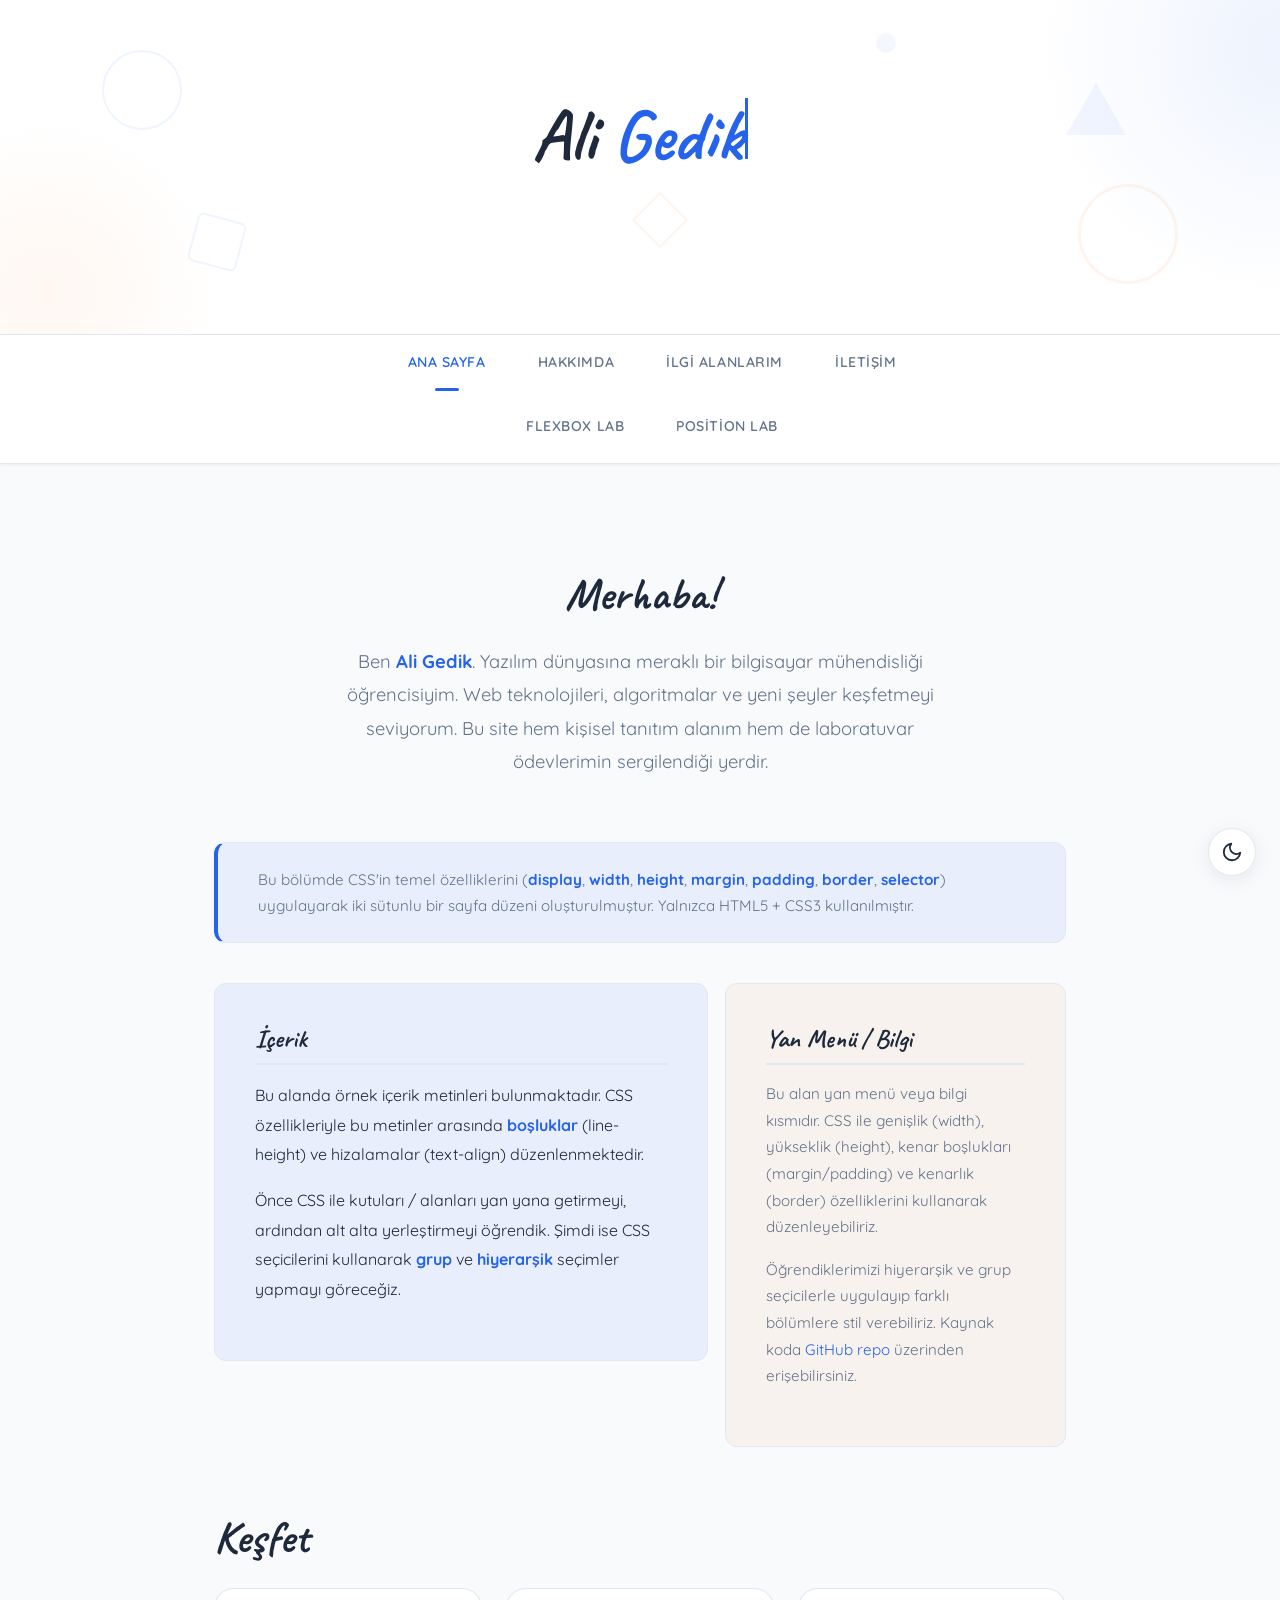
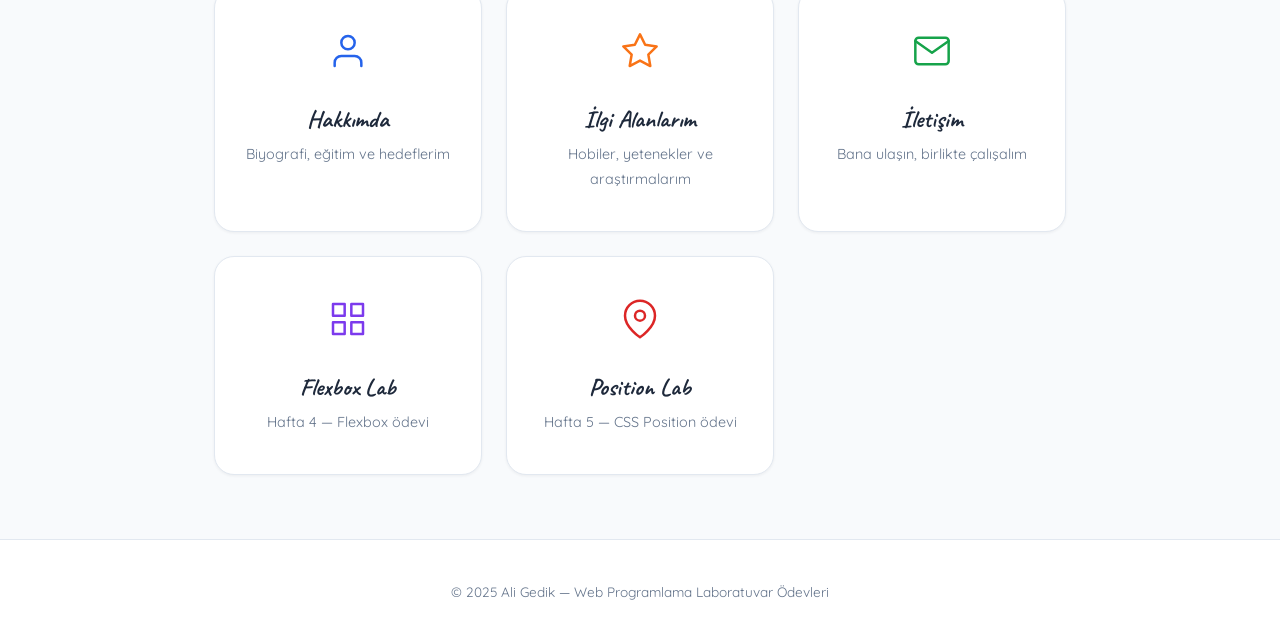
==== index.html @ cea8aae8 "Lab 5: CSS Position ile etkileşimli duyuru kartı - lab-position.html: Üniversite Tech Hackathon duyu" ====
<!DOCTYPE html>
<html lang="tr">
<head>
    <meta charset="UTF-8">
    <meta name="viewport" content="width=device-width, initial-scale=1.0">
    <title>Ali Gedik — Kişisel Portfolyo</title>
    <link rel="preconnect" href="https://fonts.googleapis.com">
    <link rel="preconnect" href="https://fonts.gstatic.com" crossorigin>
    <link href="https://fonts.googleapis.com/css2?family=Caveat:wght@400;500;600;700&family=Quicksand:wght@300;400;500;600;700&display=swap" rel="stylesheet">
    <link rel="stylesheet" href="styles/style.css">
</head>
<body>

<header>
    <div class="floating-shapes" aria-hidden="true">
        <div class="shape shape--circle"></div>
        <div class="shape shape--triangle"></div>
        <div class="shape shape--square"></div>
        <div class="shape shape--ring"></div>
        <div class="shape shape--diamond"></div>
        <div class="shape shape--dot"></div>
    </div>
    <div class="header-content">
        <h1 class="site-title" id="site-title" data-text="Ali |Gedik"></h1>
        <p class="site-slogan" id="site-slogan">Bilgisayar Mühendisliği Öğrencisi &amp; Web Geliştirici</p>
    </div>
</header>

<nav>
    <ul>
        <li><a href="index.html" class="active">Ana Sayfa</a></li>
        <li><a href="about.html">Hakkımda</a></li>
        <li><a href="interests.html">İlgi Alanlarım</a></li>
        <li><a href="contact.html">İletişim</a></li>
        <li><a href="flexbox.html">Flexbox Lab</a></li>
        <li><a href="lab-position.html">Position Lab</a></li>
    </ul>
</nav>

<main>
    <section class="hero reveal">
        <h2>Merhaba!</h2>
        <p>
            Ben <strong>Ali Gedik</strong>. Yazılım dünyasına meraklı bir
            bilgisayar mühendisliği öğrencisiyim. Web teknolojileri, algoritmalar
            ve yeni şeyler keşfetmeyi seviyorum. Bu site hem kişisel tanıtım
            alanım hem de laboratuvar ödevlerimin sergilendiği yerdir.
        </p>
    </section>

    <section class="css-info-box reveal">
        <p>
            Bu bölümde CSS'in temel özelliklerini (<strong>display</strong>, <strong>width</strong>,
            <strong>height</strong>, <strong>margin</strong>, <strong>padding</strong>,
            <strong>border</strong>, <strong>selector</strong>) uygulayarak iki sütunlu bir
            sayfa düzeni oluşturulmuştur. Yalnızca HTML5 + CSS3 kullanılmıştır.
        </p>
    </section>

    <section class="two-column-area reveal">
        <div class="column main-content">
            <h2>İçerik</h2>
            <p>
                Bu alanda örnek içerik metinleri bulunmaktadır. CSS özellikleriyle bu
                metinler arasında <strong>boşluklar</strong> (line-height) ve hizalamalar
                (text-align) düzenlenmektedir.
            </p>
            <p>
                Önce CSS ile kutuları / alanları yan yana getirmeyi, ardından alt alta
                yerleştirmeyi öğrendik. Şimdi ise CSS seçicilerini kullanarak <strong>grup</strong>
                ve <strong>hiyerarşik</strong> seçimler yapmayı göreceğiz.
            </p>
        </div>
        <div class="column sidebar">
            <h2>Yan Menü / Bilgi</h2>
            <p>
                Bu alan yan menü veya bilgi kısmıdır. CSS ile genişlik (width), yükseklik
                (height), kenar boşlukları (margin/padding) ve kenarlık (border) özelliklerini
                kullanarak düzenleyebiliriz.
            </p>
            <p>
                Öğrendiklerimizi hiyerarşik ve grup seçicilerle uygulayıp farklı bölümlere
                stil verebiliriz. Kaynak koda
                <a href="https://github.com/gedik25/gedik25.github.io" target="_blank" rel="noopener">GitHub repo</a>
                üzerinden erişebilirsiniz.
            </p>
        </div>
    </section>

    <section class="reveal">
        <h2>Keşfet</h2>
        <div class="link-cards">
            <a href="about.html" class="card">
                <span class="card-icon" aria-hidden="true">
                    <svg xmlns="http://www.w3.org/2000/svg" width="40" height="40" viewBox="0 0 24 24" fill="none" stroke="#2563EB" stroke-width="1.5" stroke-linecap="round" stroke-linejoin="round"><path d="M20 21v-2a4 4 0 0 0-4-4H8a4 4 0 0 0-4 4v2"/><circle cx="12" cy="7" r="4"/></svg>
                </span>
                <h3>Hakkımda</h3>
                <p>Biyografi, eğitim ve hedeflerim</p>
            </a>
            <a href="interests.html" class="card">
                <span class="card-icon" aria-hidden="true">
                    <svg xmlns="http://www.w3.org/2000/svg" width="40" height="40" viewBox="0 0 24 24" fill="none" stroke="#F97316" stroke-width="1.5" stroke-linecap="round" stroke-linejoin="round"><polygon points="12 2 15.09 8.26 22 9.27 17 14.14 18.18 21.02 12 17.77 5.82 21.02 7 14.14 2 9.27 8.91 8.26 12 2"/></svg>
                </span>
                <h3>İlgi Alanlarım</h3>
                <p>Hobiler, yetenekler ve araştırmalarım</p>
            </a>
            <a href="contact.html" class="card">
                <span class="card-icon" aria-hidden="true">
                    <svg xmlns="http://www.w3.org/2000/svg" width="40" height="40" viewBox="0 0 24 24" fill="none" stroke="#16A34A" stroke-width="1.5" stroke-linecap="round" stroke-linejoin="round"><path d="M4 4h16c1.1 0 2 .9 2 2v12c0 1.1-.9 2-2 2H4c-1.1 0-2-.9-2-2V6c0-1.1.9-2 2-2z"/><polyline points="22,6 12,13 2,6"/></svg>
                </span>
                <h3>İletişim</h3>
                <p>Bana ulaşın, birlikte çalışalım</p>
            </a>
            <a href="flexbox.html" class="card">
                <span class="card-icon" aria-hidden="true">
                    <svg xmlns="http://www.w3.org/2000/svg" width="40" height="40" viewBox="0 0 24 24" fill="none" stroke="#7C3AED" stroke-width="1.5" stroke-linecap="round" stroke-linejoin="round"><rect x="3" y="3" width="7" height="7"/><rect x="14" y="3" width="7" height="7"/><rect x="3" y="14" width="7" height="7"/><rect x="14" y="14" width="7" height="7"/></svg>
                </span>
                <h3>Flexbox Lab</h3>
                <p>Hafta 4 — Flexbox ödevi</p>
            </a>
            <a href="lab-position.html" class="card">
                <span class="card-icon" aria-hidden="true">
                    <svg xmlns="http://www.w3.org/2000/svg" width="40" height="40" viewBox="0 0 24 24" fill="none" stroke="#DC2626" stroke-width="1.5" stroke-linecap="round" stroke-linejoin="round"><path d="M21 10c0 7-9 13-9 13s-9-6-9-13a9 9 0 0 1 18 0z"/><circle cx="12" cy="10" r="3"/></svg>
                </span>
                <h3>Position Lab</h3>
                <p>Hafta 5 — CSS Position ödevi</p>
            </a>
        </div>
    </section>
</main>

<footer>
    <p>&copy; 2025 Ali Gedik — Web Programlama Laboratuvar Ödevleri</p>
</footer>

<button class="theme-toggle" id="theme-toggle" aria-label="Tema değiştir">
    <svg class="icon-moon" xmlns="http://www.w3.org/2000/svg" width="22" height="22" viewBox="0 0 24 24" fill="none" stroke="#1E293B" stroke-width="2" stroke-linecap="round" stroke-linejoin="round"><path d="M21 12.79A9 9 0 1 1 11.21 3 7 7 0 0 0 21 12.79z"/></svg>
    <svg class="icon-sun" xmlns="http://www.w3.org/2000/svg" width="22" height="22" viewBox="0 0 24 24" fill="none" stroke="#F1F5F9" stroke-width="2" stroke-linecap="round" stroke-linejoin="round"><circle cx="12" cy="12" r="5"/><line x1="12" y1="1" x2="12" y2="3"/><line x1="12" y1="21" x2="12" y2="23"/><line x1="4.22" y1="4.22" x2="5.64" y2="5.64"/><line x1="18.36" y1="18.36" x2="19.78" y2="19.78"/><line x1="1" y1="12" x2="3" y2="12"/><line x1="21" y1="12" x2="23" y2="12"/><line x1="4.22" y1="19.78" x2="5.64" y2="18.36"/><line x1="18.36" y1="5.64" x2="19.78" y2="4.22"/></svg>
</button>

<script src="scripts/main.js"></script>
</body>
</html>
---- styles/style.css ----
/* ══════════════════════════════════════════
   DESIGN SYSTEM — Ali Gedik Portfolio
   Style: Motion-Driven / Personal Portfolio
   Fonts: Caveat (display) + Quicksand (body)
   ══════════════════════════════════════════ */

:root {
    --color-primary: #2563EB;
    --color-primary-light: #3B82F6;
    --color-primary-dim: rgba(37, 99, 235, 0.08);
    --color-cta: #F97316;
    --color-cta-hover: #EA580C;
    --color-bg: #F8FAFC;
    --color-surface: #FFFFFF;
    --color-text: #1E293B;
    --color-text-muted: #64748B;
    --color-border: #E2E8F0;
    --color-success: #16A34A;
    --color-danger: #DC2626;

    --font-display: 'Caveat', cursive;
    --font-body: 'Quicksand', sans-serif;

    --space-xs: 0.5rem;
    --space-sm: 1rem;
    --space-md: 1.5rem;
    --space-lg: 2.5rem;
    --space-xl: 4rem;
    --space-2xl: 6rem;

    --radius: 12px;
    --radius-lg: 20px;
    --shadow-sm: 0 1px 3px rgba(30, 41, 59, 0.06);
    --shadow-md: 0 4px 20px rgba(30, 41, 59, 0.08);
    --shadow-lg: 0 12px 40px rgba(30, 41, 59, 0.1);
    --transition: 0.3s cubic-bezier(0.4, 0, 0.2, 1);
}

*, *::before, *::after {
    margin: 0;
    padding: 0;
    box-sizing: border-box;
}

html { scroll-behavior: smooth; }

body {
    font-family: var(--font-body);
    background: var(--color-bg);
    color: var(--color-text);
    line-height: 1.7;
    min-height: 100vh;
    display: flex;
    flex-direction: column;
    -webkit-font-smoothing: antialiased;
}

/* ── HEADER ── */
header {
    background: var(--color-surface);
    border-bottom: 1px solid var(--color-border);
    padding: var(--space-2xl) var(--space-md);
    text-align: center;
    position: relative;
    overflow: hidden;
    min-height: 220px;
}

header::before {
    content: '';
    position: absolute;
    top: -60%;
    right: -20%;
    width: 500px;
    height: 500px;
    background: radial-gradient(circle, var(--color-primary-dim) 0%, transparent 70%);
    border-radius: 50%;
    pointer-events: none;
}

header::after {
    content: '';
    position: absolute;
    bottom: -40%;
    left: -10%;
    width: 350px;
    height: 350px;
    background: radial-gradient(circle, rgba(249, 115, 22, 0.06) 0%, transparent 70%);
    border-radius: 50%;
    pointer-events: none;
}

/* ── FLOATING GEOMETRIC SHAPES ── */
.floating-shapes {
    position: absolute;
    inset: 0;
    pointer-events: none;
    overflow: hidden;
}

.shape {
    position: absolute;
    opacity: 0.07;
    border: 2px solid var(--color-primary);
}

.shape--circle {
    border-radius: 50%;
    width: 80px;
    height: 80px;
    top: 15%;
    left: 8%;
    animation: floatA 12s ease-in-out infinite;
}

.shape--triangle {
    width: 0;
    height: 0;
    border: none;
    border-left: 30px solid transparent;
    border-right: 30px solid transparent;
    border-bottom: 52px solid var(--color-primary);
    opacity: 0.06;
    top: 25%;
    right: 12%;
    animation: floatB 15s ease-in-out infinite;
}

.shape--square {
    width: 50px;
    height: 50px;
    border-radius: 6px;
    bottom: 20%;
    left: 15%;
    animation: floatC 10s ease-in-out infinite;
    transform: rotate(15deg);
}

.shape--ring {
    width: 100px;
    height: 100px;
    border-radius: 50%;
    border-width: 3px;
    border-color: var(--color-cta);
    bottom: 15%;
    right: 8%;
    animation: floatA 14s ease-in-out infinite reverse;
}

.shape--diamond {
    width: 40px;
    height: 40px;
    top: 60%;
    left: 50%;
    border-color: var(--color-cta);
    animation: floatB 11s ease-in-out infinite;
    transform: rotate(45deg);
}

.shape--dot {
    width: 20px;
    height: 20px;
    border-radius: 50%;
    border: none;
    background: var(--color-primary);
    opacity: 0.05;
    top: 10%;
    right: 30%;
    animation: floatC 9s ease-in-out infinite;
}

@keyframes floatA {
    0%, 100% { transform: translateY(0) rotate(0deg); }
    33% { transform: translateY(-18px) rotate(8deg); }
    66% { transform: translateY(10px) rotate(-5deg); }
}

@keyframes floatB {
    0%, 100% { transform: translateY(0) translateX(0); }
    50% { transform: translateY(-14px) translateX(10px); }
}

@keyframes floatC {
    0%, 100% { transform: translateY(0) rotate(15deg); }
    50% { transform: translateY(-20px) rotate(25deg); }
}

body.dark .shape { border-color: var(--color-primary-light); }
body.dark .shape--triangle { border-bottom-color: var(--color-primary-light); }
body.dark .shape--ring { border-color: var(--color-cta); }
body.dark .shape--diamond { border-color: var(--color-cta); }
body.dark .shape--dot { background: var(--color-primary-light); }

.header-content { position: relative; z-index: 1; }

/* ── TYPEWRITER ── */
.site-title {
    font-family: var(--font-display);
    font-size: clamp(2.8rem, 7vw, 4.5rem);
    font-weight: 700;
    color: var(--color-text);
    line-height: 1.1;
    min-height: 1.2em;
}

.site-title .typewriter-cursor {
    display: inline-block;
    width: 3px;
    height: 0.85em;
    background: var(--color-primary);
    margin-left: 2px;
    vertical-align: baseline;
    animation: blink 0.7s step-end infinite;
}

@keyframes blink {
    0%, 100% { opacity: 1; }
    50% { opacity: 0; }
}

/* ── GLOW PULSE ── */
.site-title span {
    color: var(--color-primary);
    transition: text-shadow 0.3s ease;
}

.site-title span.glow {
    animation: glowPulse 3s ease-in-out infinite;
}

@keyframes glowPulse {
    0%, 100% { text-shadow: 0 0 4px rgba(37, 99, 235, 0.15); }
    50% { text-shadow: 0 0 20px rgba(37, 99, 235, 0.4), 0 0 40px rgba(37, 99, 235, 0.15); }
}

body.dark .site-title span.glow {
    animation: glowPulseDark 3s ease-in-out infinite;
}

@keyframes glowPulseDark {
    0%, 100% { text-shadow: 0 0 6px rgba(59, 130, 246, 0.2); }
    50% { text-shadow: 0 0 24px rgba(59, 130, 246, 0.5), 0 0 50px rgba(59, 130, 246, 0.2); }
}

.site-slogan {
    font-size: 1.15rem;
    color: var(--color-text-muted);
    font-weight: 400;
    margin-top: var(--space-xs);
    letter-spacing: 0.03em;
    opacity: 0;
    transform: translateY(8px);
    transition: opacity 0.6s ease 0.2s, transform 0.6s ease 0.2s;
}

.site-slogan.visible {
    opacity: 1;
    transform: translateY(0);
}

/* ── NAV ── */
nav {
    background: var(--color-surface);
    border-bottom: 1px solid var(--color-border);
    position: sticky;
    top: 0;
    z-index: 100;
    box-shadow: var(--shadow-sm);
}

nav ul {
    list-style: none;
    text-align: center;
    max-width: 700px;
    margin: 0 auto;
}

nav li {
    display: inline-block;
}

nav a {
    display: block;
    padding: var(--space-sm) var(--space-md);
    color: var(--color-text-muted);
    text-decoration: none;
    font-weight: 600;
    font-size: 0.88rem;
    letter-spacing: 0.04em;
    text-transform: uppercase;
    transition: color var(--transition);
    position: relative;
    cursor: pointer;
}

nav a::after {
    content: '';
    position: absolute;
    bottom: 0;
    left: 50%;
    transform: translateX(-50%) scaleX(0);
    width: 24px;
    height: 3px;
    background: var(--color-primary);
    border-radius: 2px;
    transition: transform var(--transition);
}

nav a:hover { color: var(--color-primary); }
nav a:hover::after,
nav a.active::after { transform: translateX(-50%) scaleX(1); }
nav a.active { color: var(--color-primary); }

/* ── MAIN ── */
main {
    flex: 1;
    max-width: 900px;
    width: 100%;
    margin: 0 auto;
    padding: var(--space-xl) var(--space-md);
}

/* ── GRUP SEÇİCİ (Lab 2 requirement) ── */
h1, h2, h3 {
    font-family: var(--font-display);
    color: var(--color-text);
    line-height: 1.2;
}

h2 {
    font-size: clamp(2rem, 4vw, 2.8rem);
    margin-bottom: var(--space-md);
}

h3 {
    font-size: 1.5rem;
    margin-bottom: var(--space-sm);
}

p { margin-bottom: var(--space-sm); }

a {
    color: var(--color-primary);
    text-decoration: none;
    transition: color var(--transition);
    cursor: pointer;
}

a:hover { color: var(--color-cta); }

strong { color: var(--color-primary); font-weight: 700; }
em { color: var(--color-cta); font-style: italic; }

/* ── SECTION ANIMATIONS ── */
.reveal {
    opacity: 0;
    transform: translateY(30px);
    transition: opacity 0.7s ease-out, transform 0.7s ease-out;
}

.reveal.visible {
    opacity: 1;
    transform: translateY(0);
}

/* ── PAGE INTRO ── */
.page-intro {
    text-align: center;
    margin-bottom: var(--space-xl);
}

.page-intro p {
    color: var(--color-text-muted);
    font-size: 1.1rem;
    max-width: 550px;
    margin: 0 auto;
}

/* ── HERO (index) ── */
.hero {
    text-align: center;
    padding: var(--space-lg) 0 var(--space-xl);
}

.hero p {
    font-size: 1.15rem;
    max-width: 600px;
    margin: 0 auto;
    color: var(--color-text-muted);
    line-height: 1.8;
}

/* ── CSS BİLGİ KUTUSU (Lab 2) ── */
.css-info-box {
    background: var(--color-primary-dim);
    border: 1px solid var(--color-border);
    border-left: 4px solid var(--color-primary);
    border-radius: var(--radius);
    padding: var(--space-md) var(--space-lg);
    margin-bottom: var(--space-lg);
}

.css-info-box p {
    font-size: 0.95rem;
    color: var(--color-text-muted);
    line-height: 1.7;
    margin-bottom: 0;
}

.css-info-box strong { color: var(--color-primary); }

/* ── İKİ SÜTUNLU ALAN (Lab 2 — display: inline-block) ── */
.two-column-area {
    text-align: left;
    font-size: 0;
    margin-bottom: var(--space-xl);
}

.column {
    display: inline-block;
    vertical-align: top;
    font-size: 1rem;
    border-radius: var(--radius);
    padding: var(--space-lg);
}

.main-content {
    width: 58%;
    margin-right: 2%;
    background: var(--color-primary-dim);
    border: 1px solid var(--color-border);
}

.sidebar {
    width: 40%;
    background: rgba(249, 115, 22, 0.06);
    border: 1px solid var(--color-border);
}

.main-content h2, .sidebar h2 {
    font-size: 1.6rem;
    margin-bottom: var(--space-sm);
    padding-bottom: var(--space-xs);
    border-bottom: 2px solid var(--color-border);
}

.main-content p {
    font-size: 1rem;
    color: var(--color-text);
    line-height: 1.85;
    text-align: left;
}

.sidebar p {
    font-size: 0.95rem;
    color: var(--color-text-muted);
    line-height: 1.75;
    text-align: left;
}

/* ── CARDS ── */
.link-cards {
    display: grid;
    grid-template-columns: repeat(auto-fit, minmax(240px, 1fr));
    gap: var(--space-md);
    margin-top: var(--space-md);
}

.card {
    display: block;
    background: var(--color-surface);
    border: 1px solid var(--color-border);
    border-radius: var(--radius-lg);
    padding: var(--space-lg) var(--space-md);
    text-decoration: none;
    text-align: center;
    box-shadow: var(--shadow-sm);
    transition: transform var(--transition), box-shadow var(--transition), border-color var(--transition);
    cursor: pointer;
}

.card:hover {
    transform: translateY(-6px);
    box-shadow: var(--shadow-lg);
    border-color: var(--color-primary);
}

.card-icon {
    font-size: 2.2rem;
    display: block;
    margin-bottom: var(--space-sm);
}

.card h3 { color: var(--color-text); margin-bottom: var(--space-xs); }
.card p { color: var(--color-text-muted); font-size: 0.9rem; margin-bottom: 0; }

/* ── BIO (about) ── */
.bio p {
    font-size: 1.05rem;
    line-height: 1.85;
}

/* ── BLOCKQUOTE ── */
blockquote {
    border-left: 4px solid var(--color-cta);
    background: rgba(249, 115, 22, 0.05);
    margin: var(--space-lg) 0;
    padding: var(--space-md) var(--space-lg);
    border-radius: 0 var(--radius) var(--radius) 0;
    font-family: var(--font-display);
    font-size: 1.4rem;
    color: var(--color-text-muted);
    line-height: 1.5;
    position: relative;
}

/* ── TIMELINE ── */
.timeline-container {
    position: relative;
    padding-left: 32px;
    margin: var(--space-md) 0 var(--space-lg);
}

.timeline-container::before {
    content: '';
    position: absolute;
    left: 8px;
    top: 0;
    bottom: 0;
    width: 2px;
    background: linear-gradient(to bottom, var(--color-primary), var(--color-cta));
    border-radius: 1px;
}

.timeline-item {
    position: relative;
    margin-bottom: var(--space-lg);
    padding-left: var(--space-md);
}

.timeline-marker {
    position: absolute;
    left: -28px;
    top: 6px;
    width: 14px;
    height: 14px;
    border-radius: 50%;
    background: var(--color-primary);
    border: 3px solid var(--color-bg);
    box-shadow: 0 0 0 2px var(--color-primary);
}

.timeline-content h3 { font-size: 1.2rem; margin-bottom: 4px; }
.timeline-content p { color: var(--color-text-muted); font-size: 0.95rem; margin-bottom: 0; }

/* ── LISTS (interests) ── */
.interests-section {
    background: var(--color-surface);
    border: 1px solid var(--color-border);
    border-radius: var(--radius-lg);
    padding: var(--space-lg);
    margin-bottom: var(--space-md);
    box-shadow: var(--shadow-sm);
    transition: transform var(--transition), box-shadow var(--transition);
}

.interests-section:hover {
    transform: translateY(-3px);
    box-shadow: var(--shadow-md);
}

.interests-section h3 {
    color: var(--color-primary);
    margin-bottom: var(--space-sm);
    padding-bottom: var(--space-xs);
    border-bottom: 2px solid var(--color-border);
}

ul, ol { padding-left: var(--space-md); margin-bottom: var(--space-sm); }
li { margin-bottom: var(--space-xs); line-height: 1.7; }
ul li::marker { color: var(--color-primary); }
ol li::marker { color: var(--color-cta); font-weight: 700; }

dl { margin-bottom: var(--space-sm); }

dt {
    font-weight: 700;
    color: var(--color-text);
    font-size: 1.05rem;
    margin-top: var(--space-md);
    padding-bottom: 6px;
    border-bottom: 1px dashed var(--color-border);
}

dd {
    margin-left: 0;
    padding: var(--space-xs) 0 var(--space-xs) var(--space-sm);
    color: var(--color-text-muted);
    line-height: 1.8;
}

/* ── CONTACT CARDS ── */
.contact-info {
    display: grid;
    grid-template-columns: repeat(auto-fit, minmax(220px, 1fr));
    gap: var(--space-md);
    margin-bottom: var(--space-xl);
}

.contact-card {
    background: var(--color-surface);
    border: 1px solid var(--color-border);
    border-radius: var(--radius-lg);
    padding: var(--space-lg) var(--space-md);
    text-align: center;
    box-shadow: var(--shadow-sm);
    transition: transform var(--transition), box-shadow var(--transition), border-color var(--transition);
}

.contact-card:hover {
    transform: translateY(-4px);
    box-shadow: var(--shadow-md);
    border-color: var(--color-primary);
}

.contact-icon { font-size: 2.4rem; display: block; margin-bottom: var(--space-sm); }
.contact-card h3 { margin-bottom: var(--space-xs); }
.contact-card a { font-size: 0.9rem; }

/* ── İLETİŞİM FORMU (Lab 3 — contact-container / Box Model) ── */
.contact-container {
    width: 600px;
    max-width: 100%;
    margin: 0 auto var(--space-xl) auto;
    padding: var(--space-xl);
    background: var(--color-surface);
    border: 2px solid var(--color-border);
    border-radius: var(--radius-lg);
    box-shadow: var(--shadow-md);
}

.contact-container h3 {
    color: var(--color-text);
    font-size: 1.6rem;
    margin-bottom: var(--space-lg);
    text-align: center;
}

.form-group { margin-bottom: var(--space-md); }

.form-group label {
    display: block;
    font-weight: 600;
    margin-bottom: 6px;
    color: var(--color-text);
    font-size: 0.9rem;
}

/* Çoklu seçici (Lab 3) */
.contact-container input,
.contact-container select,
.contact-container textarea {
    width: 100%;
    padding: 12px 16px;
    margin-bottom: 4px;
    background: var(--color-bg);
    border: 1px solid var(--color-border);
    border-radius: 8px;
    color: var(--color-text);
    font-family: var(--font-body);
    font-size: 1rem;
    transition: border-color var(--transition), box-shadow var(--transition);
}

.contact-container input:focus,
.contact-container select:focus,
.contact-container textarea:focus {
    outline: none;
    border-color: var(--color-primary);
    box-shadow: 0 0 0 3px var(--color-primary-dim);
}

.contact-container select {
    appearance: none;
    -webkit-appearance: none;
    background-image: url("data:image/svg+xml,%3Csvg xmlns='http://www.w3.org/2000/svg' width='12' height='8'%3E%3Cpath d='M1 1l5 5 5-5' stroke='%2364748B' stroke-width='1.5' fill='none'/%3E%3C/svg%3E");
    background-repeat: no-repeat;
    background-position: right 16px center;
    cursor: pointer;
}

.contact-container textarea { resize: vertical; min-height: 120px; }

.contact-container input[type="file"] {
    padding: 10px;
    font-size: 0.9rem;
    cursor: pointer;
}

/* Fieldset & Legend */
.form-fieldset {
    border: 1px solid var(--color-border);
    border-radius: 8px;
    padding: var(--space-sm) var(--space-md);
    margin-bottom: var(--space-md);
    background: var(--color-bg);
}

.form-fieldset legend {
    color: var(--color-text);
    font-weight: 600;
    font-size: 0.9rem;
    padding: 0 8px;
}

.radio-label, .checkbox-label {
    display: block;
    padding: 6px 0;
    color: var(--color-text);
    font-size: 0.95rem;
    cursor: pointer;
}

.radio-label input, .checkbox-label input {
    width: auto;
    margin-right: 8px;
    accent-color: var(--color-primary);
    cursor: pointer;
}

/* Butonlar */
.form-buttons {
    display: flex;
    gap: var(--space-sm);
    margin-top: var(--space-sm);
}

.btn-submit {
    flex: 1;
    padding: 14px 24px;
    background: var(--color-success);
    color: #fff;
    border: none;
    border-radius: 8px;
    font-family: var(--font-body);
    font-size: 1rem;
    font-weight: 700;
    cursor: pointer;
    transition: background var(--transition), transform var(--transition);
}

.btn-submit:hover { background: #15803D; transform: translateY(-1px); }

.btn-reset {
    flex: 1;
    padding: 14px 24px;
    background: var(--color-danger);
    color: #fff;
    border: none;
    border-radius: 8px;
    font-family: var(--font-body);
    font-size: 1rem;
    font-weight: 700;
    cursor: pointer;
    transition: background var(--transition), transform var(--transition);
}

.btn-reset:hover { background: #B91C1C; transform: translateY(-1px); }

/* ── FOOTER ── */
footer {
    background: var(--color-surface);
    border-top: 1px solid var(--color-border);
    text-align: center;
    padding: var(--space-lg) var(--space-md);
    margin-top: auto;
}

footer p {
    color: var(--color-text-muted);
    font-size: 0.85rem;
    margin-bottom: 0;
}

/* ── RESPONSIVE ── */
@media (max-width: 768px) {
    nav ul { text-align: center; }
    nav a { padding: var(--space-xs) var(--space-sm); font-size: 0.8rem; }
    main { padding: var(--space-lg) var(--space-sm); }
    .link-cards { grid-template-columns: 1fr; }
    .contact-info { grid-template-columns: 1fr; }

    .main-content, .sidebar {
        display: block;
        width: 100%;
        margin-right: 0;
        margin-bottom: var(--space-md);
    }

    .contact-container { padding: var(--space-md); }
    .form-buttons { flex-direction: column; }
}

/* ── DARK MODE TOGGLE BUTTON ── */
.theme-toggle {
    position: fixed;
    bottom: 24px;
    right: 24px;
    z-index: 200;
    width: 48px;
    height: 48px;
    border: 1px solid var(--color-border);
    border-radius: 50%;
    background: var(--color-surface);
    box-shadow: var(--shadow-md);
    cursor: pointer;
    display: flex;
    align-items: center;
    justify-content: center;
    transition: background var(--transition), box-shadow var(--transition), transform var(--transition);
}

.theme-toggle:hover {
    transform: scale(1.1);
    box-shadow: var(--shadow-lg);
}

.theme-toggle svg { transition: transform 0.4s ease; }
.theme-toggle:hover svg { transform: rotate(20deg); }

.theme-toggle .icon-sun { display: none; }
.theme-toggle .icon-moon { display: block; }
body.dark .theme-toggle .icon-sun { display: block; }
body.dark .theme-toggle .icon-moon { display: none; }

/* ── DARK MODE ── */
body.dark {
    --color-bg: #0F172A;
    --color-surface: #1E293B;
    --color-text: #F1F5F9;
    --color-text-muted: #94A3B8;
    --color-border: #334155;
    --color-primary-dim: rgba(37, 99, 235, 0.15);
    --shadow-sm: 0 1px 3px rgba(0, 0, 0, 0.2);
    --shadow-md: 0 4px 20px rgba(0, 0, 0, 0.3);
    --shadow-lg: 0 12px 40px rgba(0, 0, 0, 0.35);
}

body.dark .sidebar {
    background: rgba(249, 115, 22, 0.1);
}

body.dark blockquote {
    background: rgba(249, 115, 22, 0.08);
}

body.dark .contact-container select {
    background-image: url("data:image/svg+xml,%3Csvg xmlns='http://www.w3.org/2000/svg' width='12' height='8'%3E%3Cpath d='M1 1l5 5 5-5' stroke='%2394A3B8' stroke-width='1.5' fill='none'/%3E%3C/svg%3E");
}

body.dark .card-icon svg,
body.dark .contact-icon svg {
    stroke: currentColor;
}

body.dark .card-icon svg { color: var(--color-primary-light); }

@media (max-width: 768px) {
    .theme-toggle { bottom: 16px; right: 16px; width: 44px; height: 44px; }
}

@media (prefers-reduced-motion: reduce) {
    .reveal { opacity: 1; transform: none; transition: none; }
    * { animation-duration: 0.01ms !important; transition-duration: 0.01ms !important; }
}
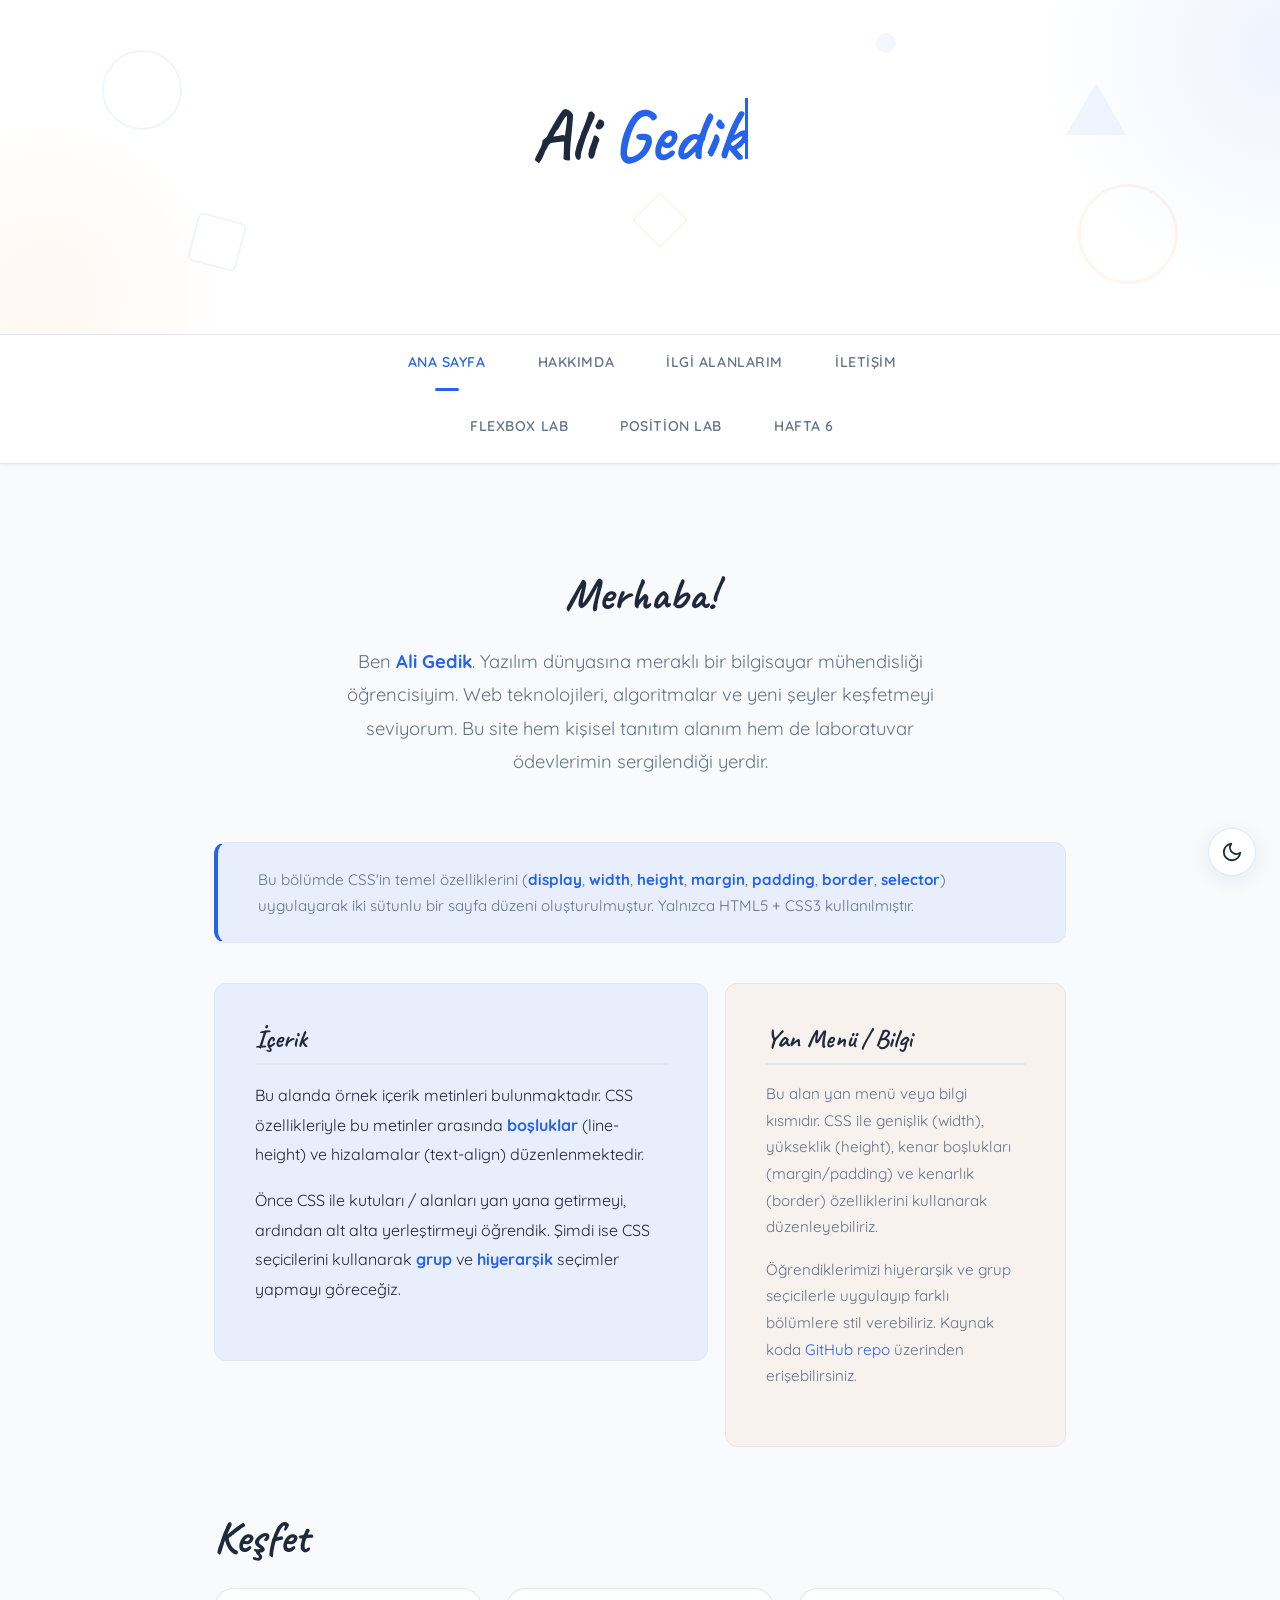
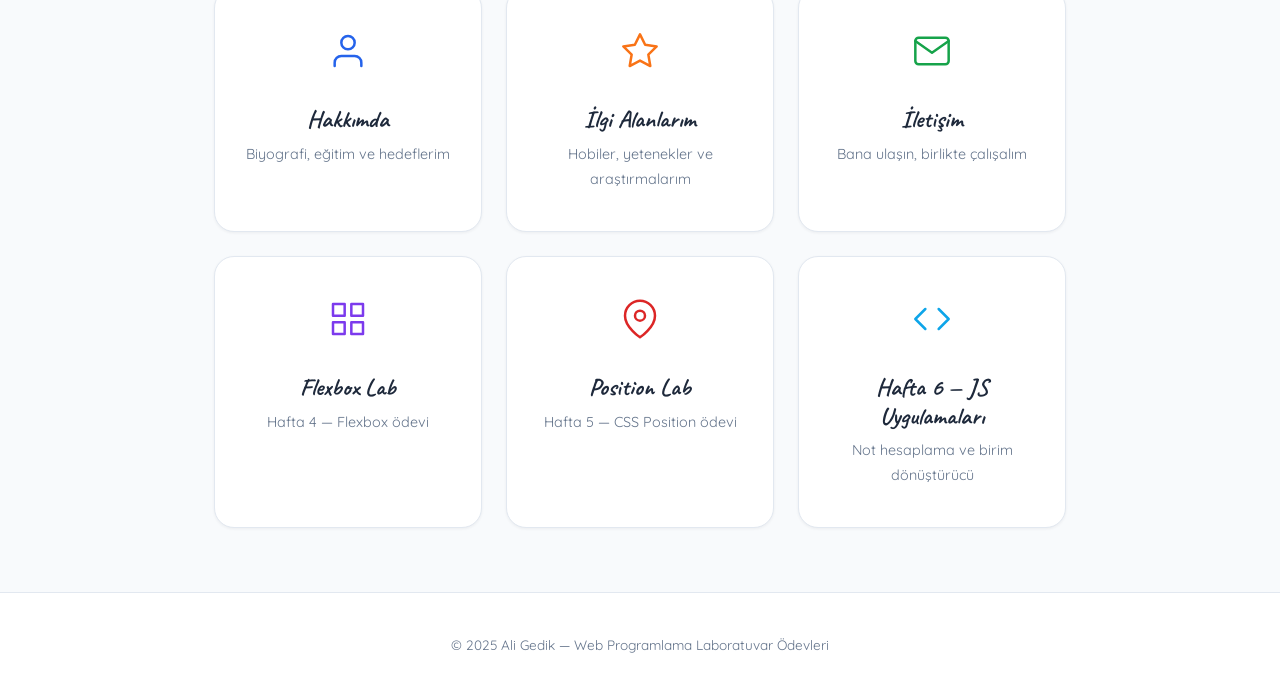
==== commit cde73327: "Hafta 6: Not hesaplama ve birim dönüştürücü uygulamaları eklendi - hafta6/uygulama1.html + scripts/u" ====
--- a/index.html
+++ b/index.html
@@ -34,6 +34,7 @@
         <li><a href="contact.html">İletişim</a></li>
         <li><a href="flexbox.html">Flexbox Lab</a></li>
         <li><a href="lab-position.html">Position Lab</a></li>
+        <li><a href="hafta6/index.html">Hafta 6</a></li>
     </ul>
 </nav>
 
@@ -125,6 +126,13 @@
                 <h3>Position Lab</h3>
                 <p>Hafta 5 — CSS Position ödevi</p>
             </a>
+            <a href="hafta6/index.html" class="card">
+                <span class="card-icon" aria-hidden="true">
+                    <svg xmlns="http://www.w3.org/2000/svg" width="40" height="40" viewBox="0 0 24 24" fill="none" stroke="#0EA5E9" stroke-width="1.5" stroke-linecap="round" stroke-linejoin="round"><polyline points="16 18 22 12 16 6"/><polyline points="8 6 2 12 8 18"/></svg>
+                </span>
+                <h3>Hafta 6 — JS Uygulamaları</h3>
+                <p>Not hesaplama ve birim dönüştürücü</p>
+            </a>
         </div>
     </section>
 </main>
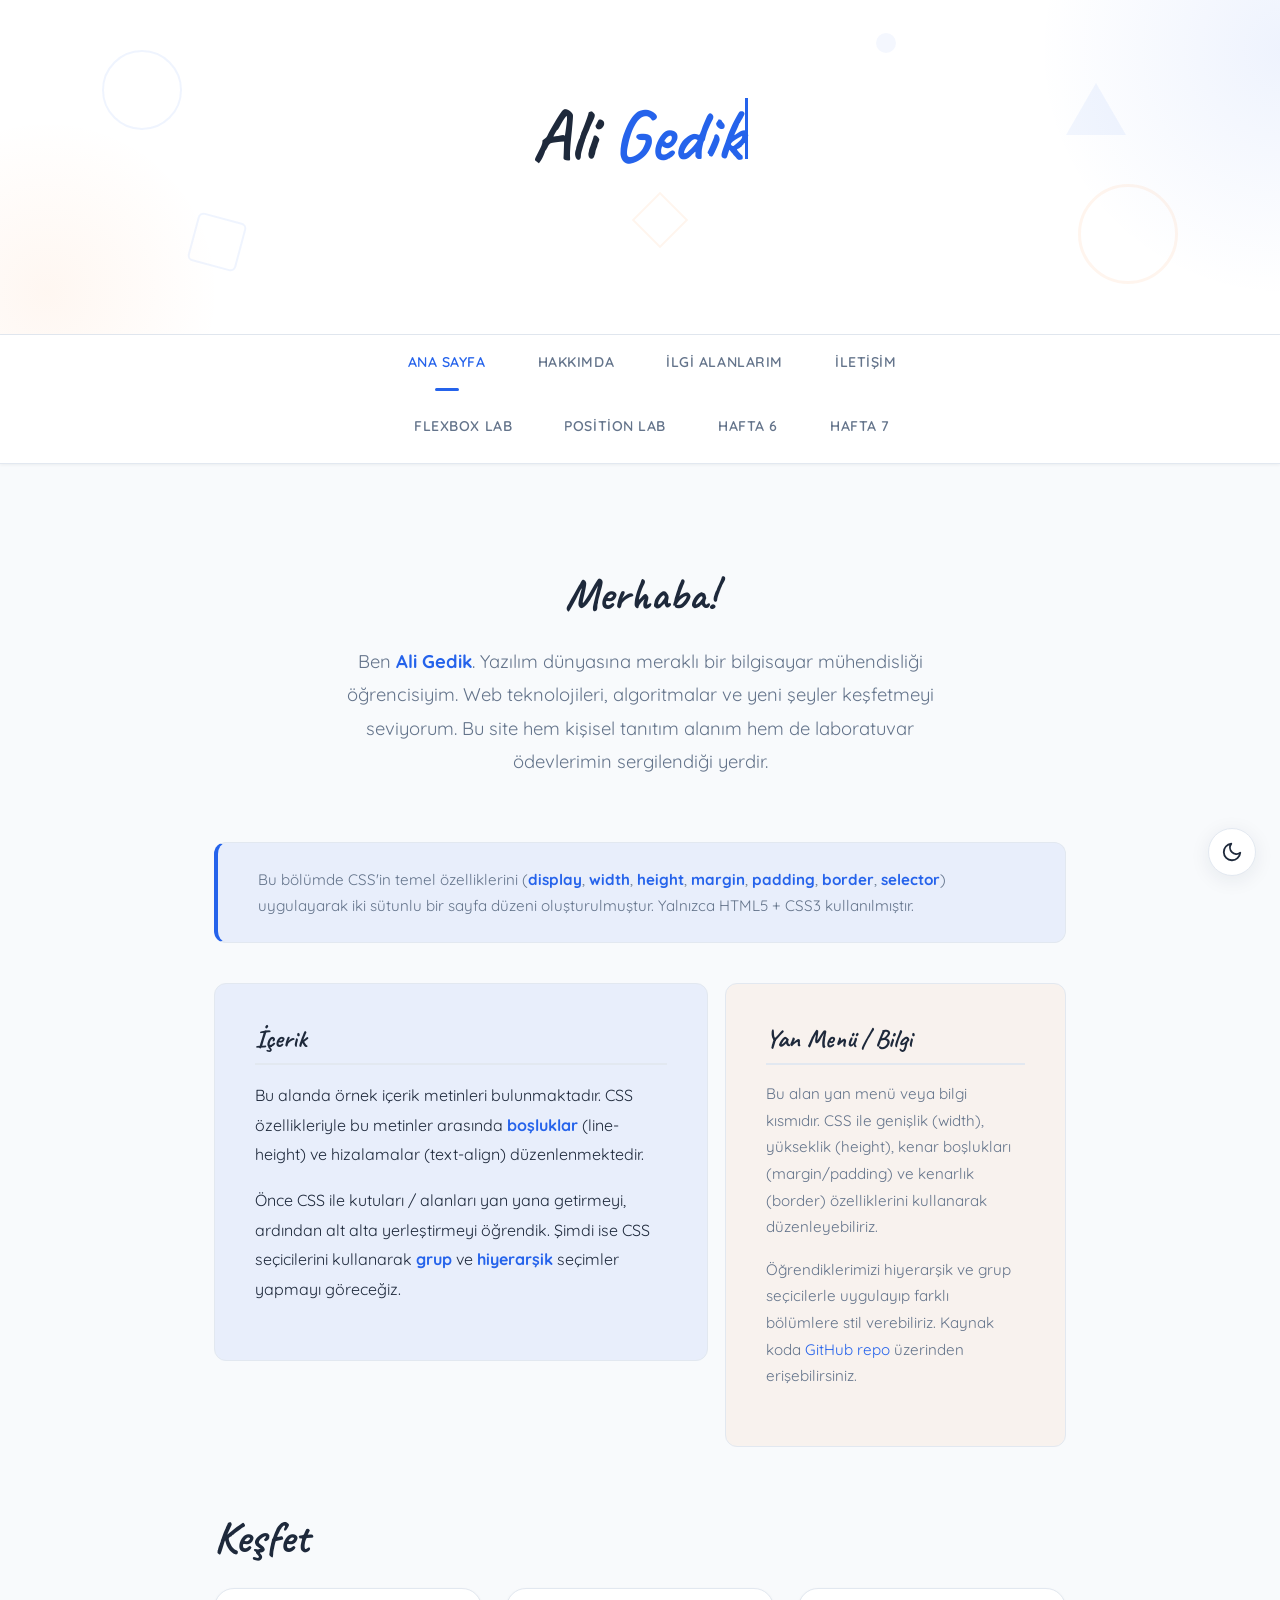
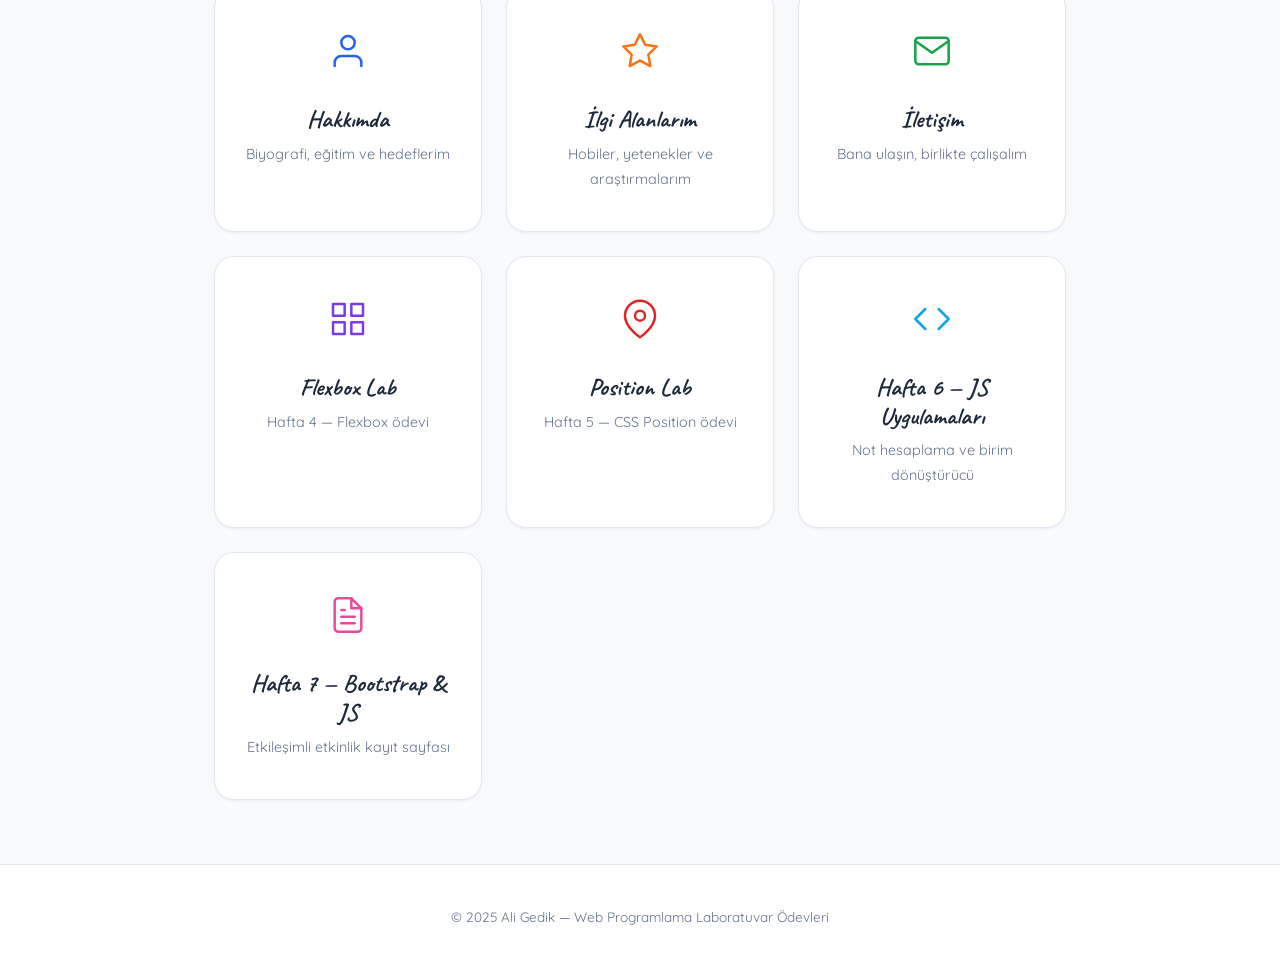
==== commit bb7e58f4: "feat: Hafta 7 Bootstrap ve JS uygulaması eklendi" ====
--- a/index.html
+++ b/index.html
@@ -35,6 +35,7 @@
         <li><a href="flexbox.html">Flexbox Lab</a></li>
         <li><a href="lab-position.html">Position Lab</a></li>
         <li><a href="hafta6/index.html">Hafta 6</a></li>
+        <li><a href="hafta7.html">Hafta 7</a></li>
     </ul>
 </nav>
 
@@ -133,6 +134,13 @@
                 <h3>Hafta 6 — JS Uygulamaları</h3>
                 <p>Not hesaplama ve birim dönüştürücü</p>
             </a>
+            <a href="hafta7.html" class="card">
+                <span class="card-icon" aria-hidden="true">
+                    <svg xmlns="http://www.w3.org/2000/svg" width="40" height="40" viewBox="0 0 24 24" fill="none" stroke="#EC4899" stroke-width="1.5" stroke-linecap="round" stroke-linejoin="round"><path d="M14 2H6a2 2 0 0 0-2 2v16a2 2 0 0 0 2 2h12a2 2 0 0 0 2-2V8z"/><polyline points="14 2 14 8 20 8"/><path d="M16 13H8"/><path d="M16 17H8"/><path d="M10 9H8"/></svg>
+                </span>
+                <h3>Hafta 7 — Bootstrap &amp; JS</h3>
+                <p>Etkileşimli etkinlik kayıt sayfası</p>
+            </a>
         </div>
     </section>
 </main>
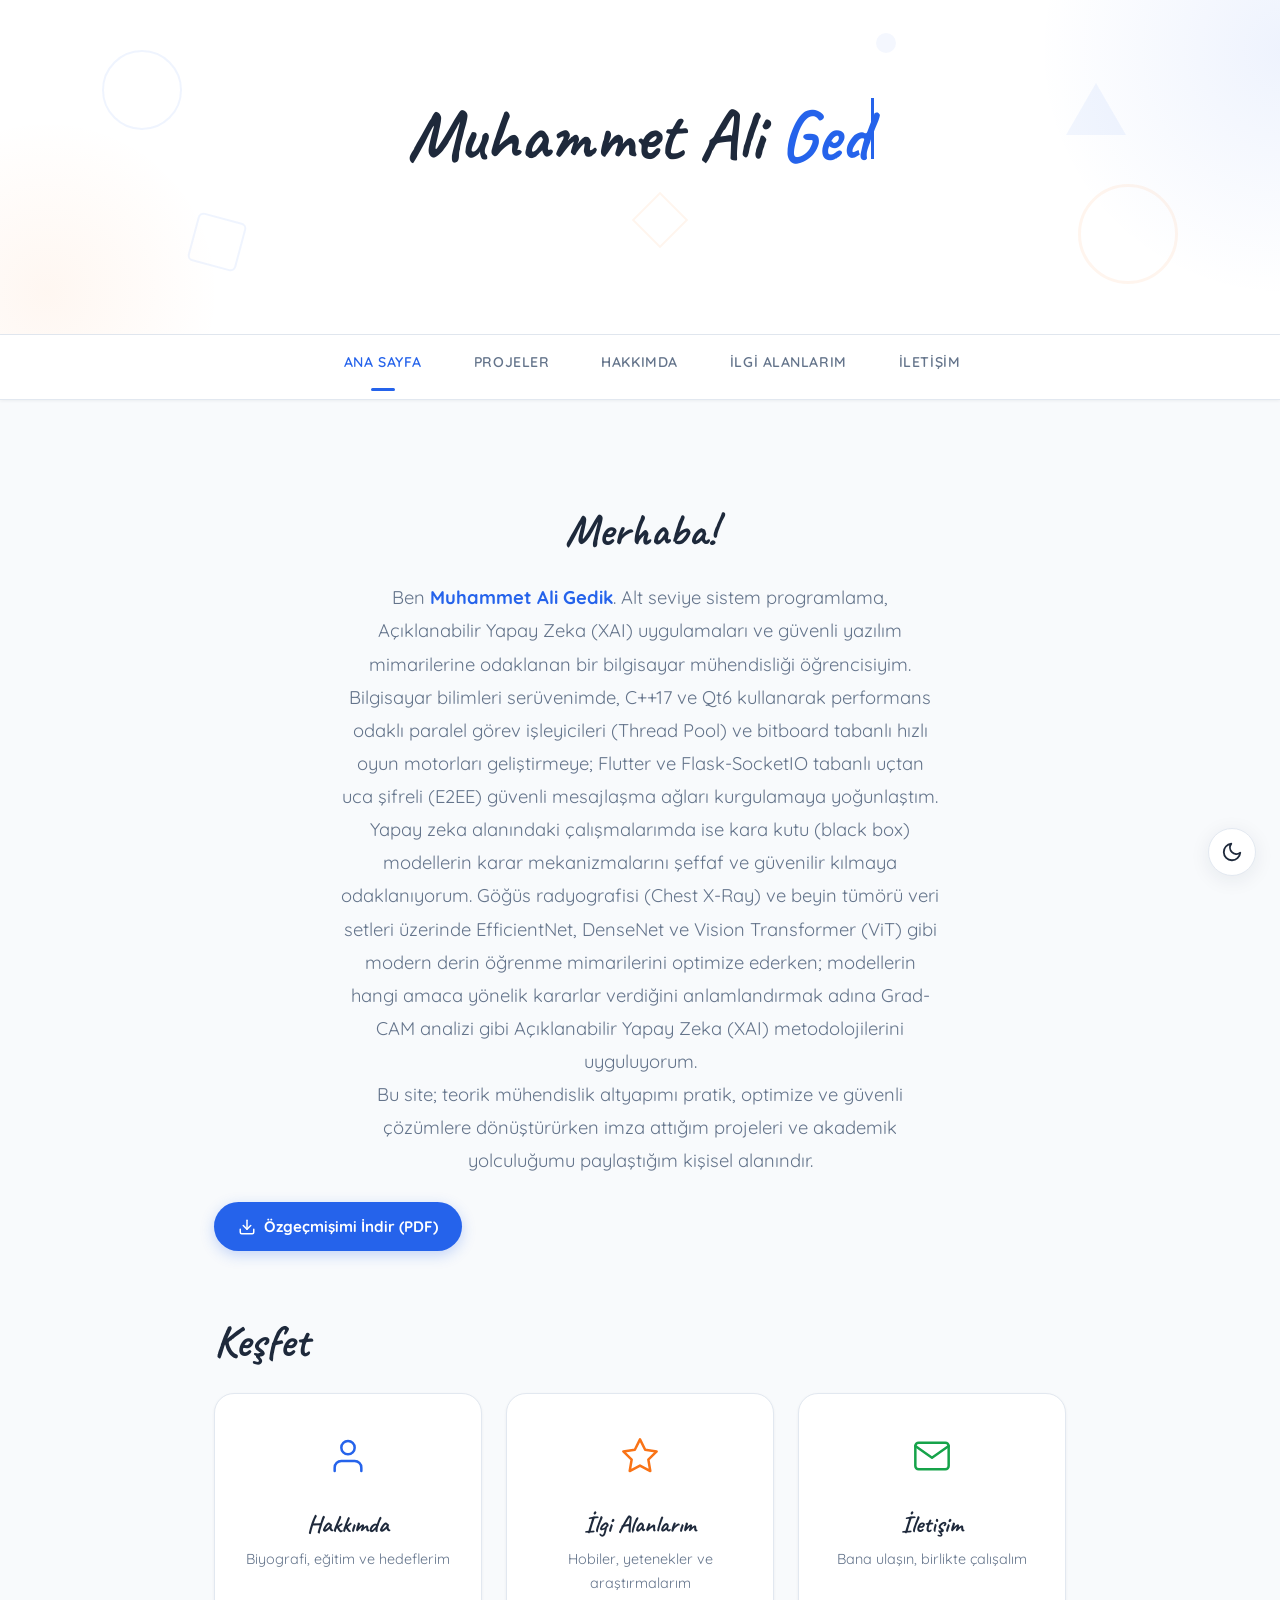
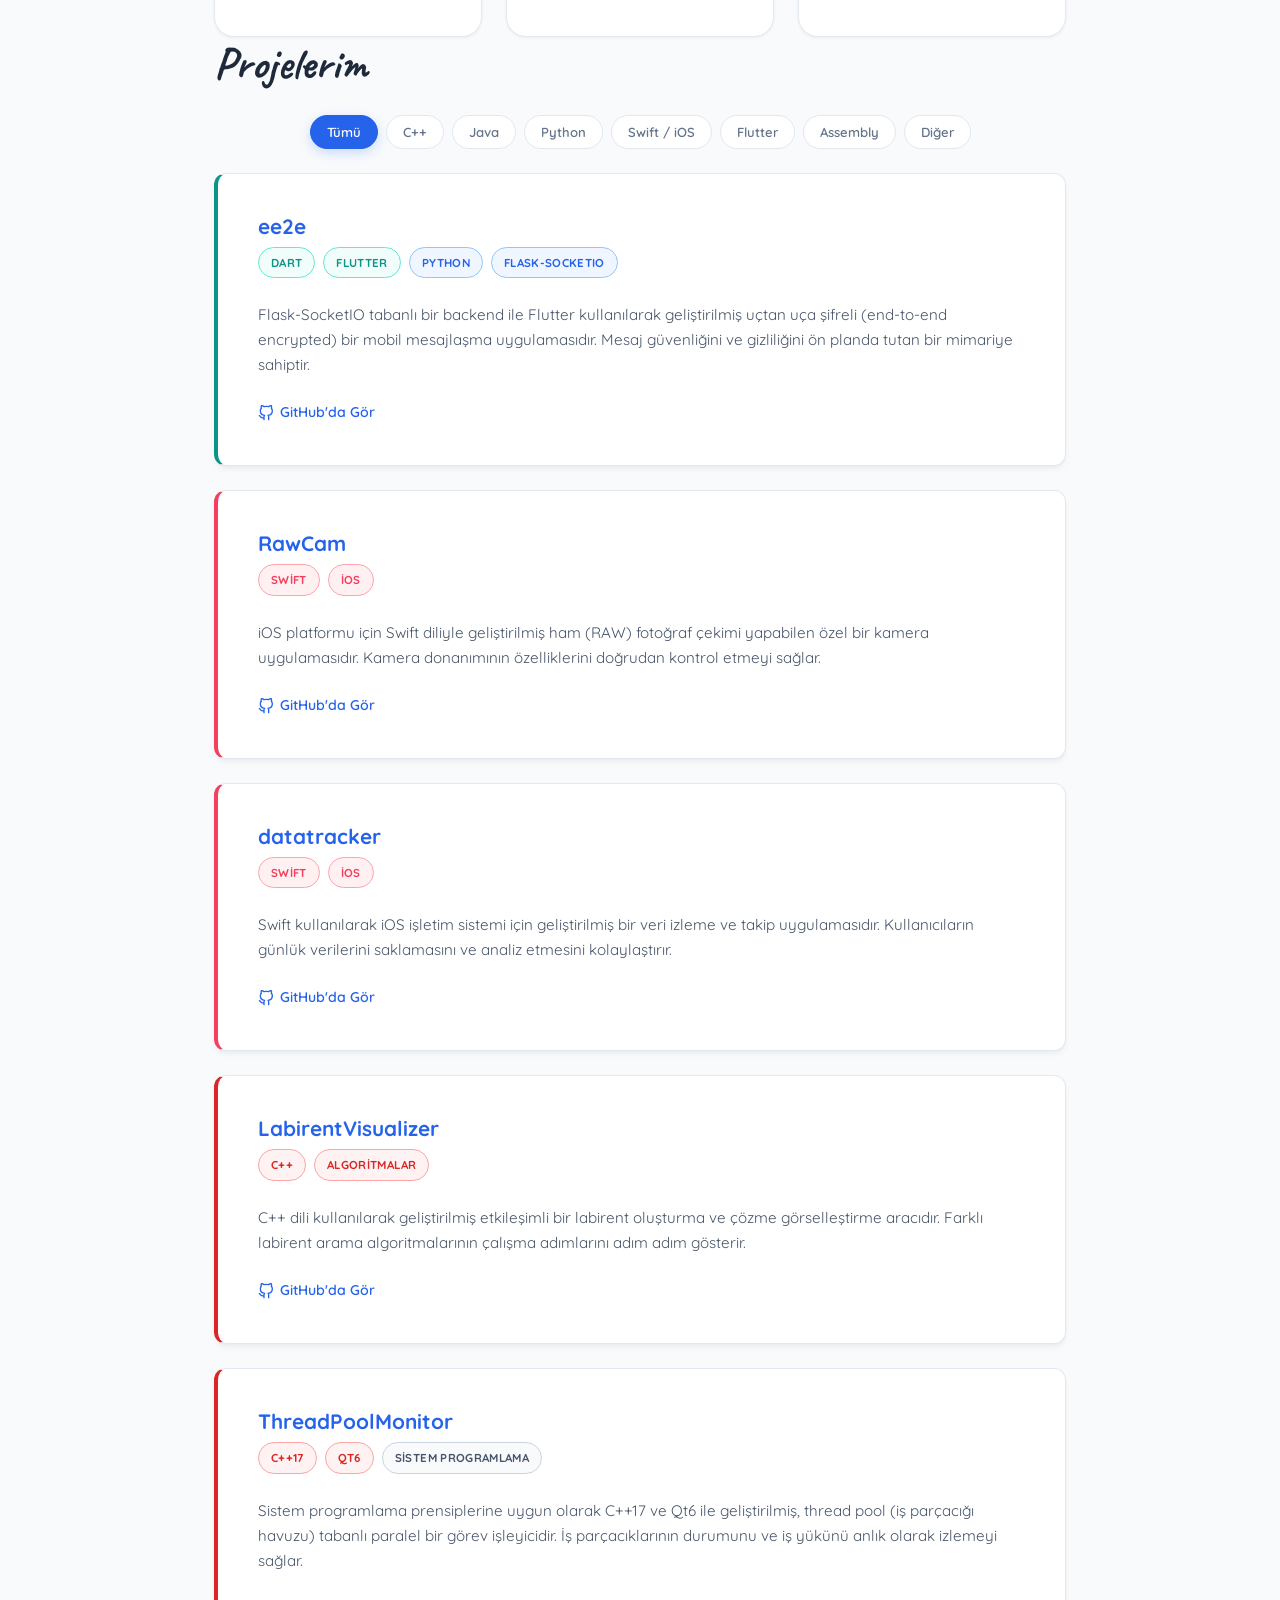
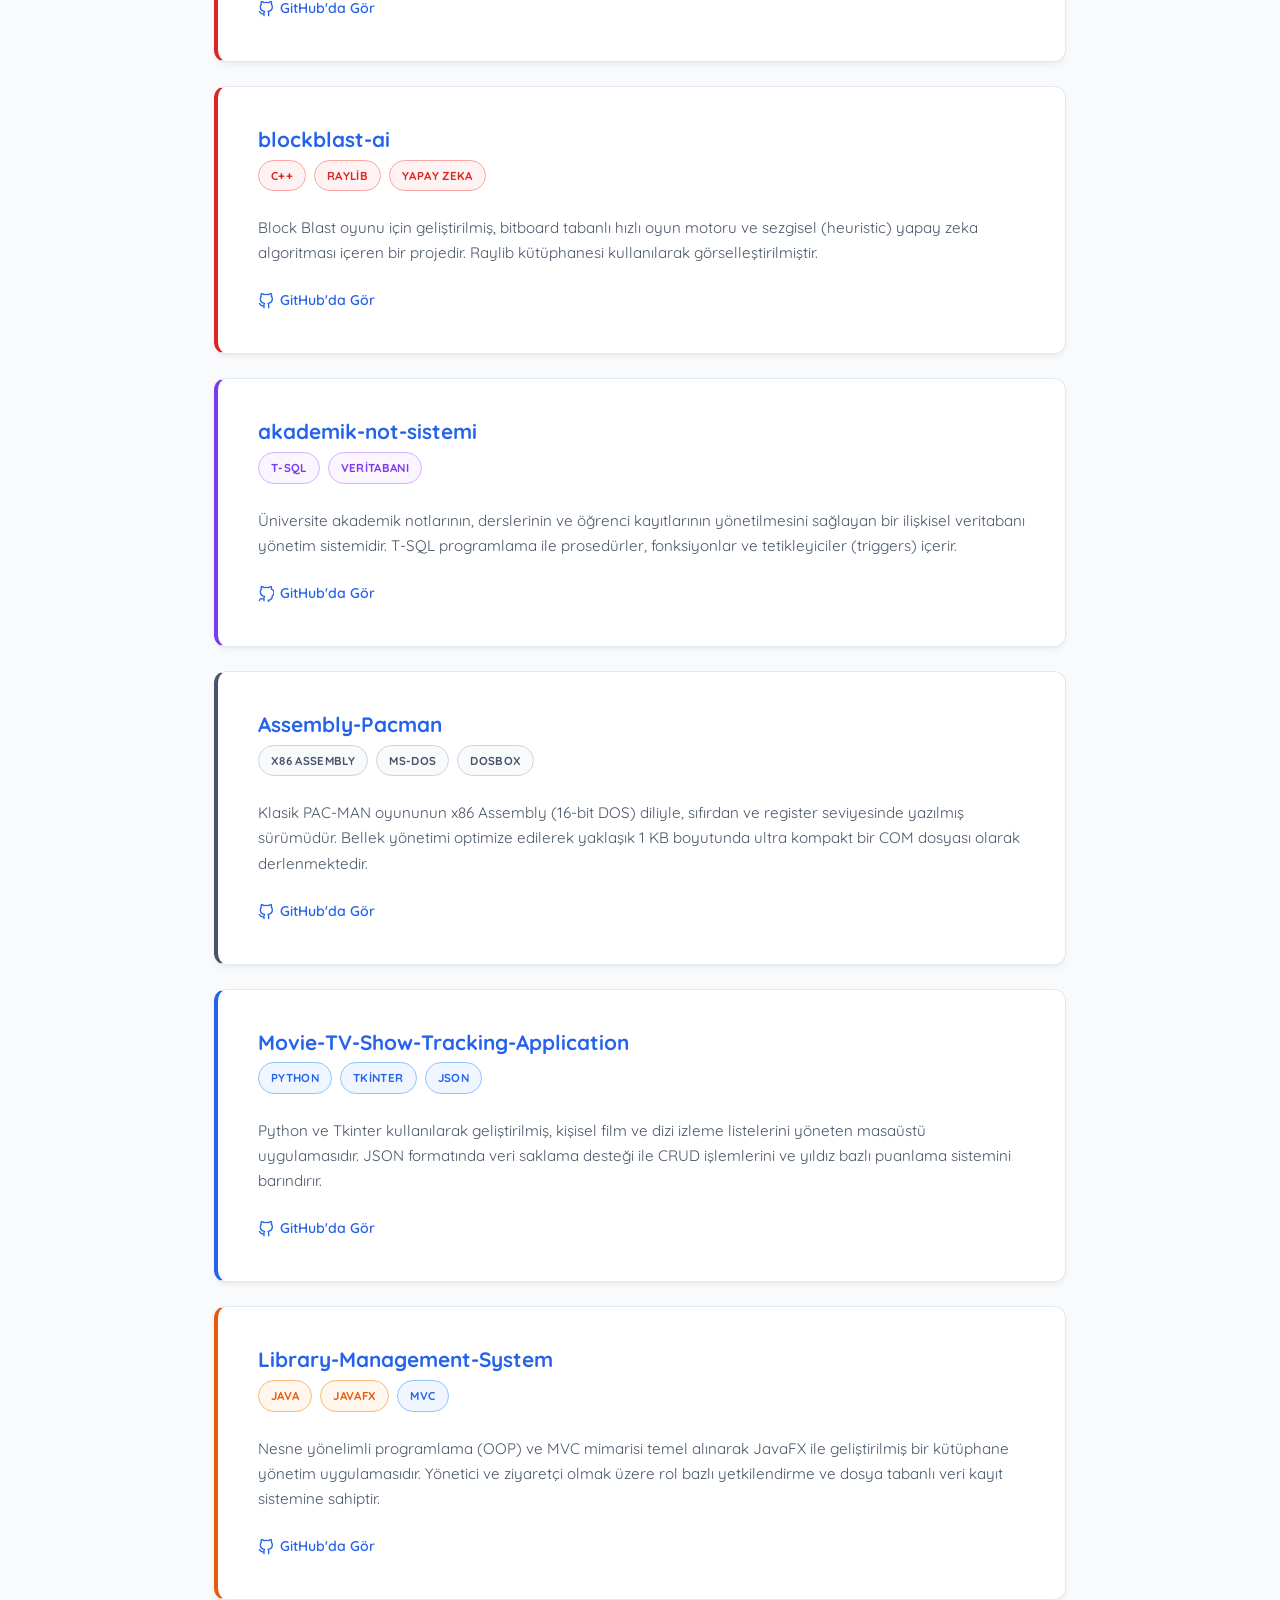
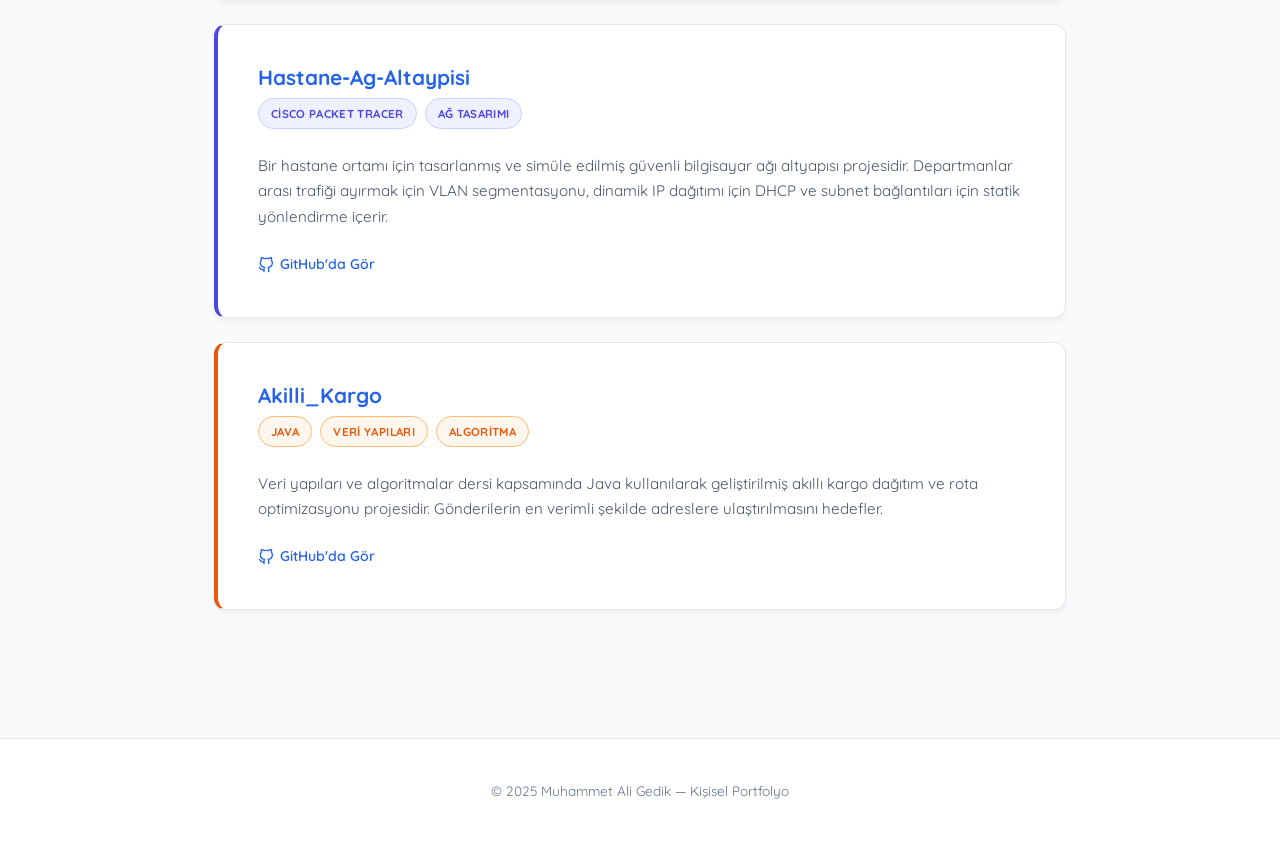
==== commit 92133485: "feat: modern portfolyo tasarımı, dinamik proje filtreleme ve CV entegrasyonu" ====
--- a/index.html
+++ b/index.html
@@ -3,11 +3,12 @@
 <head>
     <meta charset="UTF-8">
     <meta name="viewport" content="width=device-width, initial-scale=1.0">
-    <title>Ali Gedik — Kişisel Portfolyo</title>
+    <title>Muhammet Ali Gedik — Kişisel Portfolyo</title>
     <link rel="preconnect" href="https://fonts.googleapis.com">
     <link rel="preconnect" href="https://fonts.gstatic.com" crossorigin>
     <link href="https://fonts.googleapis.com/css2?family=Caveat:wght@400;500;600;700&family=Quicksand:wght@300;400;500;600;700&display=swap" rel="stylesheet">
-    <link rel="stylesheet" href="styles/style.css">
+    <link rel="icon" href="data:image/svg+xml,<svg xmlns=%22http://www.w3.org/2000/svg%22 viewBox=%220 0 100 100%22><text y=%22.9em%22 font-size=%2280%22>🚀</text></svg>">
+    <link rel="stylesheet" href="styles/style.css?v=1.3">
 </head>
 <body>
 
@@ -21,21 +22,18 @@
         <div class="shape shape--dot"></div>
     </div>
     <div class="header-content">
-        <h1 class="site-title" id="site-title" data-text="Ali |Gedik"></h1>
-        <p class="site-slogan" id="site-slogan">Bilgisayar Mühendisliği Öğrencisi &amp; Web Geliştirici</p>
+        <h1 class="site-title" id="site-title" data-text="Muhammet Ali |Gedik"></h1>
+        <p class="site-slogan" id="site-slogan">Bilgisayar Mühendisliği Öğrencisi</p>
     </div>
 </header>
 
 <nav>
     <ul>
         <li><a href="index.html" class="active">Ana Sayfa</a></li>
+        <li><a href="index.html#projects">Projeler</a></li>
         <li><a href="about.html">Hakkımda</a></li>
         <li><a href="interests.html">İlgi Alanlarım</a></li>
         <li><a href="contact.html">İletişim</a></li>
-        <li><a href="flexbox.html">Flexbox Lab</a></li>
-        <li><a href="lab-position.html">Position Lab</a></li>
-        <li><a href="hafta6/index.html">Hafta 6</a></li>
-        <li><a href="hafta7.html">Hafta 7</a></li>
     </ul>
 </nav>
 
@@ -43,49 +41,34 @@
     <section class="hero reveal">
         <h2>Merhaba!</h2>
         <p>
-            Ben <strong>Ali Gedik</strong>. Yazılım dünyasına meraklı bir
-            bilgisayar mühendisliği öğrencisiyim. Web teknolojileri, algoritmalar
-            ve yeni şeyler keşfetmeyi seviyorum. Bu site hem kişisel tanıtım
-            alanım hem de laboratuvar ödevlerimin sergilendiği yerdir.
-        </p>
-    </section>
-
-    <section class="css-info-box reveal">
-        <p>
-            Bu bölümde CSS'in temel özelliklerini (<strong>display</strong>, <strong>width</strong>,
-            <strong>height</strong>, <strong>margin</strong>, <strong>padding</strong>,
-            <strong>border</strong>, <strong>selector</strong>) uygulayarak iki sütunlu bir
-            sayfa düzeni oluşturulmuştur. Yalnızca HTML5 + CSS3 kullanılmıştır.
-        </p>
-    </section>
-
-    <section class="two-column-area reveal">
-        <div class="column main-content">
-            <h2>İçerik</h2>
-            <p>
-                Bu alanda örnek içerik metinleri bulunmaktadır. CSS özellikleriyle bu
-                metinler arasında <strong>boşluklar</strong> (line-height) ve hizalamalar
-                (text-align) düzenlenmektedir.
-            </p>
-            <p>
-                Önce CSS ile kutuları / alanları yan yana getirmeyi, ardından alt alta
-                yerleştirmeyi öğrendik. Şimdi ise CSS seçicilerini kullanarak <strong>grup</strong>
-                ve <strong>hiyerarşik</strong> seçimler yapmayı göreceğiz.
-            </p>
-        </div>
-        <div class="column sidebar">
-            <h2>Yan Menü / Bilgi</h2>
-            <p>
-                Bu alan yan menü veya bilgi kısmıdır. CSS ile genişlik (width), yükseklik
-                (height), kenar boşlukları (margin/padding) ve kenarlık (border) özelliklerini
-                kullanarak düzenleyebiliriz.
-            </p>
-            <p>
-                Öğrendiklerimizi hiyerarşik ve grup seçicilerle uygulayıp farklı bölümlere
-                stil verebiliriz. Kaynak koda
-                <a href="https://github.com/gedik25/gedik25.github.io" target="_blank" rel="noopener">GitHub repo</a>
-                üzerinden erişebilirsiniz.
-            </p>
+            Ben <strong>Muhammet Ali Gedik</strong>. Alt seviye sistem programlama,
+            Açıklanabilir Yapay Zeka (XAI) uygulamaları ve güvenli yazılım mimarilerine
+            odaklanan bir bilgisayar mühendisliği öğrencisiyim.
+        </p>
+        <p>
+            Bilgisayar bilimleri serüvenimde, C++17 ve Qt6 kullanarak performans
+            odaklı paralel görev işleyicileri (Thread Pool) ve bitboard tabanlı hızlı oyun
+            motorları geliştirmeye; Flutter ve Flask-SocketIO tabanlı uçtan uca şifreli
+            (E2EE) güvenli mesajlaşma ağları kurgulamaya yoğunlaştım.
+        </p>
+        <p>
+            Yapay zeka alanındaki çalışmalarımda ise kara kutu (black box) modellerin
+            karar mekanizmalarını şeffaf ve güvenilir kılmaya odaklanıyorum. Göğüs
+            radyografisi (Chest X-Ray) ve beyin tümörü veri setleri üzerinde EfficientNet,
+            DenseNet ve Vision Transformer (ViT) gibi modern derin öğrenme mimarilerini
+            optimize ederken; modellerin hangi amaca yönelik kararlar verdiğini anlamlandırmak
+            adına Grad-CAM analizi gibi Açıklanabilir Yapay Zeka (XAI) metodolojilerini uyguluyorum.
+        </p>
+        <p>
+            Bu site; teorik mühendislik altyapımı pratik, optimize ve güvenli çözümlere
+            dönüştürürken imza attığım projeleri ve akademik yolculuğumu paylaştığım
+            kişisel alanındır.
+        </p>
+        <div class="hero-actions">
+            <a href="Muhammet_Ali_Gedik_CV2.pdf" target="_blank" class="btn-cv">
+                <svg xmlns="http://www.w3.org/2000/svg" width="18" height="18" viewBox="0 0 24 24" fill="none" stroke="currentColor" stroke-width="2" stroke-linecap="round" stroke-linejoin="round"><path d="M21 15v4a2 2 0 0 1-2 2H5a2 2 0 0 1-2-2v-4"/><polyline points="7 10 12 15 17 10"/><line x1="12" y1="15" x2="12" y2="3"/></svg>
+                Özgeçmişimi İndir (PDF)
+            </a>
         </div>
     </section>
 
@@ -113,41 +96,196 @@
                 <h3>İletişim</h3>
                 <p>Bana ulaşın, birlikte çalışalım</p>
             </a>
-            <a href="flexbox.html" class="card">
-                <span class="card-icon" aria-hidden="true">
-                    <svg xmlns="http://www.w3.org/2000/svg" width="40" height="40" viewBox="0 0 24 24" fill="none" stroke="#7C3AED" stroke-width="1.5" stroke-linecap="round" stroke-linejoin="round"><rect x="3" y="3" width="7" height="7"/><rect x="14" y="3" width="7" height="7"/><rect x="3" y="14" width="7" height="7"/><rect x="14" y="14" width="7" height="7"/></svg>
-                </span>
-                <h3>Flexbox Lab</h3>
-                <p>Hafta 4 — Flexbox ödevi</p>
-            </a>
-            <a href="lab-position.html" class="card">
-                <span class="card-icon" aria-hidden="true">
-                    <svg xmlns="http://www.w3.org/2000/svg" width="40" height="40" viewBox="0 0 24 24" fill="none" stroke="#DC2626" stroke-width="1.5" stroke-linecap="round" stroke-linejoin="round"><path d="M21 10c0 7-9 13-9 13s-9-6-9-13a9 9 0 0 1 18 0z"/><circle cx="12" cy="10" r="3"/></svg>
-                </span>
-                <h3>Position Lab</h3>
-                <p>Hafta 5 — CSS Position ödevi</p>
-            </a>
-            <a href="hafta6/index.html" class="card">
-                <span class="card-icon" aria-hidden="true">
-                    <svg xmlns="http://www.w3.org/2000/svg" width="40" height="40" viewBox="0 0 24 24" fill="none" stroke="#0EA5E9" stroke-width="1.5" stroke-linecap="round" stroke-linejoin="round"><polyline points="16 18 22 12 16 6"/><polyline points="8 6 2 12 8 18"/></svg>
-                </span>
-                <h3>Hafta 6 — JS Uygulamaları</h3>
-                <p>Not hesaplama ve birim dönüştürücü</p>
-            </a>
-            <a href="hafta7.html" class="card">
-                <span class="card-icon" aria-hidden="true">
-                    <svg xmlns="http://www.w3.org/2000/svg" width="40" height="40" viewBox="0 0 24 24" fill="none" stroke="#EC4899" stroke-width="1.5" stroke-linecap="round" stroke-linejoin="round"><path d="M14 2H6a2 2 0 0 0-2 2v16a2 2 0 0 0 2 2h12a2 2 0 0 0 2-2V8z"/><polyline points="14 2 14 8 20 8"/><path d="M16 13H8"/><path d="M16 17H8"/><path d="M10 9H8"/></svg>
-                </span>
-                <h3>Hafta 7 — Bootstrap &amp; JS</h3>
-                <p>Etkileşimli etkinlik kayıt sayfası</p>
-            </a>
+        </div>
+    </section>
+
+    <section class="reveal" id="projects">
+        <h2>Projelerim</h2>
+        <div class="project-filters">
+            <button class="filter-btn active" data-filter="all">Tümü</button>
+            <button class="filter-btn" data-filter="cpp">C++</button>
+            <button class="filter-btn" data-filter="java">Java</button>
+            <button class="filter-btn" data-filter="python">Python</button>
+            <button class="filter-btn" data-filter="swift">Swift / iOS</button>
+            <button class="filter-btn" data-filter="dart">Flutter</button>
+            <button class="filter-btn" data-filter="asm">Assembly</button>
+            <button class="filter-btn" data-filter="other">Diğer</button>
+        </div>
+        <div class="projects-grid">
+            <div class="project-card accent-dart show" data-category="dart">
+                <h3>ee2e</h3>
+                <div class="project-meta">
+                    <span class="tech-badge badge-dart">Dart</span>
+                    <span class="tech-badge badge-dart">Flutter</span>
+                    <span class="tech-badge badge-python">Python</span>
+                    <span class="tech-badge badge-python">Flask-SocketIO</span>
+                </div>
+                <p>Flask-SocketIO tabanlı bir backend ile Flutter kullanılarak geliştirilmiş uçtan uça şifreli (end-to-end encrypted) bir mobil mesajlaşma uygulamasıdır. Mesaj güvenliğini ve gizliliğini ön planda tutan bir mimariye sahiptir.</p>
+                <a href="https://github.com/gedik25/ee2e" target="_blank" rel="noopener" class="project-link">
+                    <svg xmlns="http://www.w3.org/2000/svg" width="16" height="16" viewBox="0 0 24 24" fill="none" stroke="currentColor" stroke-width="2" stroke-linecap="round" stroke-linejoin="round"><path d="M9 19c-5 1.5-5-2.5-7-3m14 6v-3.87a3.37 3.37 0 0 0-.94-2.61c3.14-.35 6.44-1.54 6.44-7A5.44 5.44 0 0 0 20 4.77 5.07 5.07 0 0 0 19.91 1S18.73.65 16 2.48a13.38 13.38 0 0 0-7 0C6.27.65 5.09 1 5.09 1A5.07 5.07 0 0 0 5 4.77a5.44 5.44 0 0 0-1.5 3.78c0 5.42 3.3 6.61 6.44 7A3.37 3.37 0 0 0 9 18.13V22"></path></svg>
+                    GitHub'da Gör
+                </a>
+            </div>
+
+            <div class="project-card accent-swift show" data-category="swift">
+                <h3>RawCam</h3>
+                <div class="project-meta">
+                    <span class="tech-badge badge-swift">Swift</span>
+                    <span class="tech-badge badge-swift">iOS</span>
+                </div>
+                <p>iOS platformu için Swift diliyle geliştirilmiş ham (RAW) fotoğraf çekimi yapabilen özel bir kamera uygulamasıdır. Kamera donanımının özelliklerini doğrudan kontrol etmeyi sağlar.</p>
+                <a href="https://github.com/gedik25/RawCam" target="_blank" rel="noopener" class="project-link">
+                    <svg xmlns="http://www.w3.org/2000/svg" width="16" height="16" viewBox="0 0 24 24" fill="none" stroke="currentColor" stroke-width="2" stroke-linecap="round" stroke-linejoin="round"><path d="M9 19c-5 1.5-5-2.5-7-3m14 6v-3.87a3.37 3.37 0 0 0-.94-2.61c3.14-.35 6.44-1.54 6.44-7A5.44 5.44 0 0 0 20 4.77 5.07 5.07 0 0 0 19.91 1S18.73.65 16 2.48a13.38 13.38 0 0 0-7 0C6.27.65 5.09 1 5.09 1A5.07 5.07 0 0 0 5 4.77a5.44 5.44 0 0 0-1.5 3.78c0 5.42 3.3 6.61 6.44 7A3.37 3.37 0 0 0 9 18.13V22"></path></svg>
+                    GitHub'da Gör
+                </a>
+            </div>
+
+            <div class="project-card accent-swift show" data-category="swift">
+                <h3>datatracker</h3>
+                <div class="project-meta">
+                    <span class="tech-badge badge-swift">Swift</span>
+                    <span class="tech-badge badge-swift">iOS</span>
+                </div>
+                <p>Swift kullanılarak iOS işletim sistemi için geliştirilmiş bir veri izleme ve takip uygulamasıdır. Kullanıcıların günlük verilerini saklamasını ve analiz etmesini kolaylaştırır.</p>
+                <a href="https://github.com/gedik25/datatracker" target="_blank" rel="noopener" class="project-link">
+                    <svg xmlns="http://www.w3.org/2000/svg" width="16" height="16" viewBox="0 0 24 24" fill="none" stroke="currentColor" stroke-width="2" stroke-linecap="round" stroke-linejoin="round"><path d="M9 19c-5 1.5-5-2.5-7-3m14 6v-3.87a3.37 3.37 0 0 0-.94-2.61c3.14-.35 6.44-1.54 6.44-7A5.44 5.44 0 0 0 20 4.77 5.07 5.07 0 0 0 19.91 1S18.73.65 16 2.48a13.38 13.38 0 0 0-7 0C6.27.65 5.09 1 5.09 1A5.07 5.07 0 0 0 5 4.77a5.44 5.44 0 0 0-1.5 3.78c0 5.42 3.3 6.61 6.44 7A3.37 3.37 0 0 0 9 18.13V22"></path></svg>
+                    GitHub'da Gör
+                </a>
+            </div>
+
+            <div class="project-card accent-cpp show" data-category="cpp">
+                <h3>LabirentVisualizer</h3>
+                <div class="project-meta">
+                    <span class="tech-badge badge-cpp">C++</span>
+                    <span class="tech-badge badge-cpp">Algoritmalar</span>
+                </div>
+                <p>C++ dili kullanılarak geliştirilmiş etkileşimli bir labirent oluşturma ve çözme görselleştirme aracıdır. Farklı labirent arama algoritmalarının çalışma adımlarını adım adım gösterir.</p>
+                <a href="https://github.com/gedik25/LabirentVisualizer" target="_blank" rel="noopener" class="project-link">
+                    <svg xmlns="http://www.w3.org/2000/svg" width="16" height="16" viewBox="0 0 24 24" fill="none" stroke="currentColor" stroke-width="2" stroke-linecap="round" stroke-linejoin="round"><path d="M9 19c-5 1.5-5-2.5-7-3m14 6v-3.87a3.37 3.37 0 0 0-.94-2.61c3.14-.35 6.44-1.54 6.44-7A5.44 5.44 0 0 0 20 4.77 5.07 5.07 0 0 0 19.91 1S18.73.65 16 2.48a13.38 13.38 0 0 0-7 0C6.27.65 5.09 1 5.09 1A5.07 5.07 0 0 0 5 4.77a5.44 5.44 0 0 0-1.5 3.78c0 5.42 3.3 6.61 6.44 7A3.37 3.37 0 0 0 9 18.13V22"></path></svg>
+                    GitHub'da Gör
+                </a>
+            </div>
+
+            <div class="project-card accent-cpp show" data-category="cpp">
+                <h3>ThreadPoolMonitor</h3>
+                <div class="project-meta">
+                    <span class="tech-badge badge-cpp">C++17</span>
+                    <span class="tech-badge badge-cpp">Qt6</span>
+                    <span class="tech-badge badge-asm">Sistem Programlama</span>
+                </div>
+                <p>Sistem programlama prensiplerine uygun olarak C++17 ve Qt6 ile geliştirilmiş, thread pool (iş parçacığı havuzu) tabanlı paralel bir görev işleyicidir. İş parçacıklarının durumunu ve iş yükünü anlık olarak izlemeyi sağlar.</p>
+                <a href="https://github.com/gedik25/ThreadPoolMonitor" target="_blank" rel="noopener" class="project-link">
+                    <svg xmlns="http://www.w3.org/2000/svg" width="16" height="16" viewBox="0 0 24 24" fill="none" stroke="currentColor" stroke-width="2" stroke-linecap="round" stroke-linejoin="round"><path d="M9 19c-5 1.5-5-2.5-7-3m14 6v-3.87a3.37 3.37 0 0 0-.94-2.61c3.14-.35 6.44-1.54 6.44-7A5.44 5.44 0 0 0 20 4.77 5.07 5.07 0 0 0 19.91 1S18.73.65 16 2.48a13.38 13.38 0 0 0-7 0C6.27.65 5.09 1 5.09 1A5.07 5.07 0 0 0 5 4.77a5.44 5.44 0 0 0-1.5 3.78c0 5.42 3.3 6.61 6.44 7A3.37 3.37 0 0 0 9 18.13V22"></path></svg>
+                    GitHub'da Gör
+                </a>
+            </div>
+
+            <div class="project-card accent-cpp show" data-category="cpp">
+                <h3>blockblast-ai</h3>
+                <div class="project-meta">
+                    <span class="tech-badge badge-cpp">C++</span>
+                    <span class="tech-badge badge-cpp">Raylib</span>
+                    <span class="tech-badge badge-cpp">Yapay Zeka</span>
+                </div>
+                <p>Block Blast oyunu için geliştirilmiş, bitboard tabanlı hızlı oyun motoru ve sezgisel (heuristic) yapay zeka algoritması içeren bir projedir. Raylib kütüphanesi kullanılarak görselleştirilmiştir.</p>
+                <a href="https://github.com/gedik25/blockblast-ai" target="_blank" rel="noopener" class="project-link">
+                    <svg xmlns="http://www.w3.org/2000/svg" width="16" height="16" viewBox="0 0 24 24" fill="none" stroke="currentColor" stroke-width="2" stroke-linecap="round" stroke-linejoin="round"><path d="M9 19c-5 1.5-5-2.5-7-3m14 6v-3.87a3.37 3.37 0 0 0-.94-2.61c3.14-.35 6.44-1.54 6.44-7A5.44 5.44 0 0 0 20 4.77 5.07 5.07 0 0 0 19.91 1S18.73.65 16 2.48a13.38 13.38 0 0 0-7 0C6.27.65 5.09 1 5.09 1A5.07 5.07 0 0 0 5 4.77a5.44 5.44 0 0 0-1.5 3.78c0 5.42 3.3 6.61 6.44 7A3.37 3.37 0 0 0 9 18.13V22"></path></svg>
+                    GitHub'da Gör
+                </a>
+            </div>
+
+            <div class="project-card accent-db show" data-category="other">
+                <h3>akademik-not-sistemi</h3>
+                <div class="project-meta">
+                    <span class="tech-badge badge-db">T-SQL</span>
+                    <span class="tech-badge badge-db">Veritabanı</span>
+                </div>
+                <p>Üniversite akademik notlarının, derslerinin ve öğrenci kayıtlarının yönetilmesini sağlayan bir ilişkisel veritabanı yönetim sistemidir. T-SQL programlama ile prosedürler, fonksiyonlar ve tetikleyiciler (triggers) içerir.</p>
+                <a href="https://github.com/gedik25/akademik-not-sistemi" target="_blank" rel="noopener" class="project-link">
+                    <svg xmlns="http://www.w3.org/2000/svg" width="16" height="16" viewBox="0 0 24 24" fill="none" stroke="currentColor" stroke-width="2" stroke-linecap="round" stroke-linejoin="round"><path d="M9 19c-5 1.5-5-2.5-7 3m14 6v-3.87a3.37 3.37 0 0 0-.94-2.61c3.14-.35 6.44-1.54 6.44-7A5.44 5.44 0 0 0 20 4.77 5.07 5.07 0 0 0 19.91 1S18.73.65 16 2.48a13.38 13.38 0 0 0-7 0C6.27.65 5.09 1 5.09 1A5.07 5.07 0 0 0 5 4.77a5.44 5.44 0 0 0-1.5 3.78c0 5.42 3.3 6.61 6.44 7A3.37 3.37 0 0 0 9 18.13V22"></path></svg>
+                    GitHub'da Gör
+                </a>
+            </div>
+
+            <div class="project-card accent-asm show" data-category="asm">
+                <h3>Assembly-Pacman</h3>
+                <div class="project-meta">
+                    <span class="tech-badge badge-asm">x86 Assembly</span>
+                    <span class="tech-badge badge-asm">MS-DOS</span>
+                    <span class="tech-badge badge-asm">DOSBox</span>
+                </div>
+                <p>Klasik PAC-MAN oyununun x86 Assembly (16-bit DOS) diliyle, sıfırdan ve register seviyesinde yazılmış sürümüdür. Bellek yönetimi optimize edilerek yaklaşık 1 KB boyutunda ultra kompakt bir COM dosyası olarak derlenmektedir.</p>
+                <a href="https://github.com/gedik25/Assembly-Pacman" target="_blank" rel="noopener" class="project-link">
+                    <svg xmlns="http://www.w3.org/2000/svg" width="16" height="16" viewBox="0 0 24 24" fill="none" stroke="currentColor" stroke-width="2" stroke-linecap="round" stroke-linejoin="round"><path d="M9 19c-5 1.5-5-2.5-7-3m14 6v-3.87a3.37 3.37 0 0 0-.94-2.61c3.14-.35 6.44-1.54 6.44-7A5.44 5.44 0 0 0 20 4.77 5.07 5.07 0 0 0 19.91 1S18.73.65 16 2.48a13.38 13.38 0 0 0-7 0C6.27.65 5.09 1 5.09 1A5.07 5.07 0 0 0 5 4.77a5.44 5.44 0 0 0-1.5 3.78c0 5.42 3.3 6.61 6.44 7A3.37 3.37 0 0 0 9 18.13V22"></path></svg>
+                    GitHub'da Gör
+                </a>
+            </div>
+
+            <div class="project-card accent-python show" data-category="python">
+                <h3>Movie-TV-Show-Tracking-Application</h3>
+                <div class="project-meta">
+                    <span class="tech-badge badge-python">Python</span>
+                    <span class="tech-badge badge-python">Tkinter</span>
+                    <span class="tech-badge badge-python">JSON</span>
+                </div>
+                <p>Python ve Tkinter kullanılarak geliştirilmiş, kişisel film ve dizi izleme listelerini yöneten masaüstü uygulamasıdır. JSON formatında veri saklama desteği ile CRUD işlemlerini ve yıldız bazlı puanlama sistemini barındırır.</p>
+                <a href="https://github.com/gedik25/Movie-TV-Show-Tracking-Application" target="_blank" rel="noopener" class="project-link">
+                    <svg xmlns="http://www.w3.org/2000/svg" width="16" height="16" viewBox="0 0 24 24" fill="none" stroke="currentColor" stroke-width="2" stroke-linecap="round" stroke-linejoin="round"><path d="M9 19c-5 1.5-5-2.5-7-3m14 6v-3.87a3.37 3.37 0 0 0-.94-2.61c3.14-.35 6.44-1.54 6.44-7A5.44 5.44 0 0 0 20 4.77 5.07 5.07 0 0 0 19.91 1S18.73.65 16 2.48a13.38 13.38 0 0 0-7 0C6.27.65 5.09 1 5.09 1A5.07 5.07 0 0 0 5 4.77a5.44 5.44 0 0 0-1.5 3.78c0 5.42 3.3 6.61 6.44 7A3.37 3.37 0 0 0 9 18.13V22"></path></svg>
+                    GitHub'da Gör
+                </a>
+            </div>
+
+            <div class="project-card accent-java show" data-category="java">
+                <h3>Library-Management-System</h3>
+                <div class="project-meta">
+                    <span class="tech-badge badge-java">Java</span>
+                    <span class="tech-badge badge-java">JavaFX</span>
+                    <span class="tech-badge badge-python">MVC</span>
+                </div>
+                <p>Nesne yönelimli programlama (OOP) ve MVC mimarisi temel alınarak JavaFX ile geliştirilmiş bir kütüphane yönetim uygulamasıdır. Yönetici ve ziyaretçi olmak üzere rol bazlı yetkilendirme ve dosya tabanlı veri kayıt sistemine sahiptir.</p>
+                <a href="https://github.com/gedik25/Library-Management-System" target="_blank" rel="noopener" class="project-link">
+                    <svg xmlns="http://www.w3.org/2000/svg" width="16" height="16" viewBox="0 0 24 24" fill="none" stroke="currentColor" stroke-width="2" stroke-linecap="round" stroke-linejoin="round"><path d="M9 19c-5 1.5-5-2.5-7-3m14 6v-3.87a3.37 3.37 0 0 0-.94-2.61c3.14-.35 6.44-1.54 6.44-7A5.44 5.44 0 0 0 20 4.77 5.07 5.07 0 0 0 19.91 1S18.73.65 16 2.48a13.38 13.38 0 0 0-7 0C6.27.65 5.09 1 5.09 1A5.07 5.07 0 0 0 5 4.77a5.44 5.44 0 0 0-1.5 3.78c0 5.42 3.3 6.61 6.44 7A3.37 3.37 0 0 0 9 18.13V22"></path></svg>
+                    GitHub'da Gör
+                </a>
+            </div>
+
+            <div class="project-card accent-network show" data-category="other">
+                <h3>Hastane-Ag-Altaypisi</h3>
+                <div class="project-meta">
+                    <span class="tech-badge badge-network">Cisco Packet Tracer</span>
+                    <span class="tech-badge badge-network">Ağ Tasarımı</span>
+                </div>
+                <p>Bir hastane ortamı için tasarlanmış ve simüle edilmiş güvenli bilgisayar ağı altyapısı projesidir. Departmanlar arası trafiği ayırmak için VLAN segmentasyonu, dinamik IP dağıtımı için DHCP ve subnet bağlantıları için statik yönlendirme içerir.</p>
+                <a href="https://github.com/gedik25/Hastane-Ag-Altaypisi" target="_blank" rel="noopener" class="project-link">
+                    <svg xmlns="http://www.w3.org/2000/svg" width="16" height="16" viewBox="0 0 24 24" fill="none" stroke="currentColor" stroke-width="2" stroke-linecap="round" stroke-linejoin="round"><path d="M9 19c-5 1.5-5-2.5-7-3m14 6v-3.87a3.37 3.37 0 0 0-.94-2.61c3.14-.35 6.44-1.54 6.44-7A5.44 5.44 0 0 0 20 4.77 5.07 5.07 0 0 0 19.91 1S18.73.65 16 2.48a13.38 13.38 0 0 0-7 0C6.27.65 5.09 1 5.09 1A5.07 5.07 0 0 0 5 4.77a5.44 5.44 0 0 0-1.5 3.78c0 5.42 3.3 6.61 6.44 7A3.37 3.37 0 0 0 9 18.13V22"></path></svg>
+                    GitHub'da Gör
+                </a>
+            </div>
+
+            <div class="project-card accent-java show" data-category="java">
+                <h3>Akilli_Kargo</h3>
+                <div class="project-meta">
+                    <span class="tech-badge badge-java">Java</span>
+                    <span class="tech-badge badge-java">Veri Yapıları</span>
+                    <span class="tech-badge badge-java">Algoritma</span>
+                </div>
+                <p>Veri yapıları ve algoritmalar dersi kapsamında Java kullanılarak geliştirilmiş akıllı kargo dağıtım ve rota optimizasyonu projesidir. Gönderilerin en verimli şekilde adreslere ulaştırılmasını hedefler.</p>
+                <a href="https://github.com/gedik25/Akilli_Kargo" target="_blank" rel="noopener" class="project-link">
+                    <svg xmlns="http://www.w3.org/2000/svg" width="16" height="16" viewBox="0 0 24 24" fill="none" stroke="currentColor" stroke-width="2" stroke-linecap="round" stroke-linejoin="round"><path d="M9 19c-5 1.5-5-2.5-7-3m14 6v-3.87a3.37 3.37 0 0 0-.94-2.61c3.14-.35 6.44-1.54 6.44-7A5.44 5.44 0 0 0 20 4.77 5.07 5.07 0 0 0 19.91 1S18.73.65 16 2.48a13.38 13.38 0 0 0-7 0C6.27.65 5.09 1 5.09 1A5.07 5.07 0 0 0 5 4.77a5.44 5.44 0 0 0-1.5 3.78c0 5.42 3.3 6.61 6.44 7A3.37 3.37 0 0 0 9 18.13V22"></path></svg>
+                    GitHub'da Gör
+                </a>
+            </div>
         </div>
     </section>
 </main>
 
 <footer>
-    <p>&copy; 2025 Ali Gedik — Web Programlama Laboratuvar Ödevleri</p>
+    <p>&copy; 2025 Muhammet Ali Gedik — Kişisel Portfolyo</p>
 </footer>
+
+<button class="scroll-to-top" id="scroll-to-top" aria-label="Yukarı git">
+    <svg xmlns="http://www.w3.org/2000/svg" width="22" height="22" viewBox="0 0 24 24" fill="none" stroke="currentColor" stroke-width="2.5" stroke-linecap="round" stroke-linejoin="round"><polyline points="18 15 12 9 6 15"/></svg>
+</button>
 
 <button class="theme-toggle" id="theme-toggle" aria-label="Tema değiştir">
     <svg class="icon-moon" xmlns="http://www.w3.org/2000/svg" width="22" height="22" viewBox="0 0 24 24" fill="none" stroke="#1E293B" stroke-width="2" stroke-linecap="round" stroke-linejoin="round"><path d="M21 12.79A9 9 0 1 1 11.21 3 7 7 0 0 0 21 12.79z"/></svg>
--- a/styles/style.css
+++ b/styles/style.css
@@ -34,6 +34,17 @@
     --shadow-md: 0 4px 20px rgba(30, 41, 59, 0.08);
     --shadow-lg: 0 12px 40px rgba(30, 41, 59, 0.1);
     --transition: 0.3s cubic-bezier(0.4, 0, 0.2, 1);
+
+    /* Tech Badge Variables (Light Mode) */
+    --badge-cpp-bg: #FEF2F2; --badge-cpp-color: #DC2626; --badge-cpp-border: #FCA5A5; --badge-cpp-glow: rgba(220, 38, 38, 0.25);
+    --badge-java-bg: #FFF7ED; --badge-java-color: #EA580C; --badge-java-border: #FDBA74; --badge-java-glow: rgba(234, 88, 12, 0.25);
+    --badge-python-bg: #EFF6FF; --badge-python-color: #2563EB; --badge-python-border: #93C5FD; --badge-python-glow: rgba(37, 99, 235, 0.25);
+    --badge-swift-bg: #FFF1F2; --badge-swift-color: #F43F5E; --badge-swift-border: #FDA4AF; --badge-swift-glow: rgba(244, 63, 94, 0.25);
+    --badge-dart-bg: #F0FDFA; --badge-dart-color: #0D9488; --badge-dart-border: #5EEAD4; --badge-dart-glow: rgba(13, 148, 136, 0.25);
+    --badge-db-bg: #FAF5FF; --badge-db-color: #7C3AED; --badge-db-border: #D8B4FE; --badge-db-glow: rgba(124, 58, 237, 0.25);
+    --badge-network-bg: #EEF2FF; --badge-network-color: #4F46E5; --badge-network-border: #C7D2FE; --badge-network-glow: rgba(79, 70, 229, 0.25);
+    --badge-asm-bg: #F8FAFC; --badge-asm-color: #475569; --badge-asm-border: #CBD5E1; --badge-asm-glow: rgba(71, 85, 105, 0.25);
+    --badge-web-bg: #F0FDF4; --badge-web-color: #16A34A; --badge-web-border: #86EFAC; --badge-web-glow: rgba(22, 163, 74, 0.25);
 }
 
 *, *::before, *::after {
@@ -833,6 +844,55 @@
 body.dark .theme-toggle .icon-sun { display: block; }
 body.dark .theme-toggle .icon-moon { display: none; }
 
+/* ── SCROLL TO TOP BUTTON ── */
+.scroll-to-top {
+    position: fixed;
+    bottom: 84px;
+    right: 24px;
+    z-index: 200;
+    width: 48px;
+    height: 48px;
+    border: 1px solid var(--color-border);
+    border-radius: 50%;
+    background: var(--color-surface);
+    box-shadow: var(--shadow-md);
+    cursor: pointer;
+    display: flex;
+    align-items: center;
+    justify-content: center;
+    color: var(--color-text);
+    opacity: 0;
+    visibility: hidden;
+    transform: translateY(10px) scale(0.9);
+    transition: background var(--transition), 
+                box-shadow var(--transition), 
+                transform var(--transition),
+                opacity var(--transition),
+                visibility var(--transition),
+                color var(--transition);
+}
+
+.scroll-to-top.visible {
+    opacity: 1;
+    visibility: visible;
+    transform: translateY(0) scale(1);
+}
+
+.scroll-to-top:hover {
+    transform: translateY(-3px) scale(1.1);
+    box-shadow: var(--shadow-lg);
+    background: var(--color-primary-dim);
+    color: var(--color-primary);
+}
+
+.scroll-to-top svg {
+    transition: transform var(--transition);
+}
+
+.scroll-to-top:hover svg {
+    transform: translateY(-2px);
+}
+
 /* ── DARK MODE ── */
 body.dark {
     --color-bg: #0F172A;
@@ -844,6 +904,17 @@
     --shadow-sm: 0 1px 3px rgba(0, 0, 0, 0.2);
     --shadow-md: 0 4px 20px rgba(0, 0, 0, 0.3);
     --shadow-lg: 0 12px 40px rgba(0, 0, 0, 0.35);
+
+    /* Tech Badge Variables (Dark Mode) */
+    --badge-cpp-bg: rgba(239, 68, 68, 0.12); --badge-cpp-color: #FCA5A5; --badge-cpp-border: rgba(239, 68, 68, 0.3); --badge-cpp-glow: rgba(239, 68, 68, 0.4);
+    --badge-java-bg: rgba(249, 115, 22, 0.12); --badge-java-color: #FDBA74; --badge-java-border: rgba(249, 115, 22, 0.3); --badge-java-glow: rgba(249, 115, 22, 0.4);
+    --badge-python-bg: rgba(59, 130, 246, 0.12); --badge-python-color: #93C5FD; --badge-python-border: rgba(59, 130, 246, 0.3); --badge-python-glow: rgba(59, 130, 246, 0.4);
+    --badge-swift-bg: rgba(244, 63, 94, 0.12); --badge-swift-color: #FDA4AF; --badge-swift-border: rgba(244, 63, 94, 0.3); --badge-swift-glow: rgba(244, 63, 94, 0.4);
+    --badge-dart-bg: rgba(20, 184, 166, 0.12); --badge-dart-color: #5EEAD4; --badge-dart-border: rgba(20, 184, 166, 0.3); --badge-dart-glow: rgba(20, 184, 166, 0.4);
+    --badge-db-bg: rgba(139, 92, 246, 0.12); --badge-db-color: #C084FC; --badge-db-border: rgba(139, 92, 246, 0.3); --badge-db-glow: rgba(139, 92, 246, 0.4);
+    --badge-network-bg: rgba(99, 102, 241, 0.12); --badge-network-color: #A5B4FC; --badge-network-border: rgba(99, 102, 241, 0.3); --badge-network-glow: rgba(99, 102, 241, 0.4);
+    --badge-asm-bg: rgba(100, 116, 139, 0.15); --badge-asm-color: #CBD5E1; --badge-asm-border: rgba(100, 116, 139, 0.3); --badge-asm-glow: rgba(100, 116, 139, 0.4);
+    --badge-web-bg: rgba(34, 197, 94, 0.12); --badge-web-color: #86EFAC; --badge-web-border: rgba(34, 197, 94, 0.3); --badge-web-glow: rgba(34, 197, 94, 0.4);
 }
 
 body.dark .sidebar {
@@ -867,7 +938,334 @@
 
 @media (max-width: 768px) {
     .theme-toggle { bottom: 16px; right: 16px; width: 44px; height: 44px; }
-}
+    .scroll-to-top { bottom: 68px; right: 16px; width: 44px; height: 44px; }
+}
+
+/* ── PROJECTS SECTION ── */
+.projects-grid {
+    display: grid;
+    grid-template-columns: 1fr; /* Single column layout! */
+    gap: var(--space-md);
+    margin-top: var(--space-md);
+    margin-bottom: var(--space-xl);
+}
+
+.project-card {
+    display: flex;
+    flex-direction: column;
+    background: var(--color-surface);
+    border: 1px solid var(--color-border);
+    border-left: 4px solid var(--accent-color, var(--color-border)) !important;
+    border-radius: var(--radius);
+    padding: var(--space-lg);
+    box-shadow: 0 4px 6px -1px rgba(0, 0, 0, 0.05), 0 2px 4px -1px rgba(0, 0, 0, 0.03);
+    position: relative;
+    transition: transform 0.4s cubic-bezier(0.34, 1.56, 0.64, 1), 
+                box-shadow 0.4s ease, 
+                border-color 0.4s ease,
+                border-left-color 0.4s ease,
+                opacity 0.4s ease;
+}
+
+/* Card hover dynamic states */
+.project-card:hover {
+    transform: translateY(-6px);
+    box-shadow: 0 12px 24px -5px rgba(0, 0, 0, 0.1), 0 8px 16px -6px rgba(0, 0, 0, 0.05);
+    border-color: var(--accent-color, var(--color-primary)) !important;
+}
+
+body.dark .project-card:hover {
+    box-shadow: 0 12px 24px -5px rgba(0, 0, 0, 0.4), 0 0 15px rgba(255, 255, 255, 0.02);
+}
+
+.project-card.show {
+    display: flex !important;
+    animation: cardFadeIn 0.4s cubic-bezier(0.34, 1.56, 0.64, 1) forwards;
+}
+
+.project-card.hide {
+    display: none !important;
+}
+
+@keyframes cardFadeIn {
+    from {
+        opacity: 0;
+        transform: translateY(15px);
+    }
+    to {
+        opacity: 1;
+        transform: translateY(0);
+    }
+}
+
+/* Left Accent Categories */
+.project-card.accent-cpp { --accent-color: var(--badge-cpp-color); }
+.project-card.accent-java { --accent-color: var(--badge-java-color); }
+.project-card.accent-python { --accent-color: var(--badge-python-color); }
+.project-card.accent-swift { --accent-color: var(--badge-swift-color); }
+.project-card.accent-dart { --accent-color: var(--badge-dart-color); }
+.project-card.accent-db { --accent-color: var(--badge-db-color); }
+.project-card.accent-network { --accent-color: var(--badge-network-color); }
+.project-card.accent-asm { --accent-color: var(--badge-asm-color); }
+
+.project-card h3 {
+    font-family: var(--font-body) !important;
+    font-weight: 700 !important;
+    font-size: 1.3rem;
+    color: var(--color-primary);
+    margin-top: 0;
+    margin-bottom: var(--space-xs);
+}
+
+body.dark .project-card h3 {
+    color: var(--color-primary-light);
+}
+
+.project-card p {
+    color: #475569;
+    font-size: 0.95rem;
+    line-height: 1.65;
+    flex: 1;
+    margin-bottom: var(--space-md);
+}
+
+body.dark .project-card p {
+    color: #94A3B8;
+}
+
+.project-meta {
+    display: flex;
+    flex-wrap: wrap;
+    gap: 8px;
+    margin-bottom: var(--space-md);
+}
+
+/* Tech Badges upgraded */
+.tech-badge {
+    display: inline-flex;
+    align-items: center;
+    font-size: 0.72rem;
+    font-weight: 700;
+    padding: 5px 12px;
+    border-radius: 20px;
+    background: var(--badge-bg-active, #F1F5F9);
+    color: var(--badge-color-active, #475569);
+    border: 1px solid var(--badge-border-active, #E2E8F0);
+    text-transform: uppercase;
+    letter-spacing: 0.03em;
+    cursor: pointer;
+    position: relative;
+    overflow: hidden;
+    transition: transform 0.3s cubic-bezier(0.34, 1.56, 0.64, 1), 
+                background-color 0.3s ease, 
+                color 0.3s ease, 
+                border-color 0.3s ease,
+                box-shadow 0.3s ease;
+}
+
+.tech-badge::after {
+    content: '';
+    position: absolute;
+    top: 0;
+    left: -50%;
+    width: 25%;
+    height: 100%;
+    background: linear-gradient(
+        to right,
+        rgba(255, 255, 255, 0) 0%,
+        rgba(255, 255, 255, 0.4) 50%,
+        rgba(255, 255, 255, 0) 100%
+    );
+    transform: skewX(-25deg);
+    transition: none;
+}
+
+.tech-badge:hover::after {
+    left: 150%;
+    transition: left 0.7s ease-in-out;
+}
+
+.tech-badge:hover {
+    transform: translateY(-3px) scale(1.08);
+    background: var(--badge-color-active);
+    color: #FFFFFF !important;
+    border-color: var(--badge-color-active);
+    box-shadow: 0 4px 12px var(--badge-glow-active);
+}
+
+/* Badge specific color scopes (Light Mode variables by default) */
+.badge-cpp {
+    --badge-bg-active: var(--badge-cpp-bg);
+    --badge-color-active: var(--badge-cpp-color);
+    --badge-border-active: var(--badge-cpp-border);
+    --badge-glow-active: var(--badge-cpp-glow);
+}
+.badge-java {
+    --badge-bg-active: var(--badge-java-bg);
+    --badge-color-active: var(--badge-java-color);
+    --badge-border-active: var(--badge-java-border);
+    --badge-glow-active: var(--badge-java-glow);
+}
+.badge-python {
+    --badge-bg-active: var(--badge-python-bg);
+    --badge-color-active: var(--badge-python-color);
+    --badge-border-active: var(--badge-python-border);
+    --badge-glow-active: var(--badge-python-glow);
+}
+.badge-swift {
+    --badge-bg-active: var(--badge-swift-bg);
+    --badge-color-active: var(--badge-swift-color);
+    --badge-border-active: var(--badge-swift-border);
+    --badge-glow-active: var(--badge-swift-glow);
+}
+.badge-dart {
+    --badge-bg-active: var(--badge-dart-bg);
+    --badge-color-active: var(--badge-dart-color);
+    --badge-border-active: var(--badge-dart-border);
+    --badge-glow-active: var(--badge-dart-glow);
+}
+.badge-db {
+    --badge-bg-active: var(--badge-db-bg);
+    --badge-color-active: var(--badge-db-color);
+    --badge-border-active: var(--badge-db-border);
+    --badge-glow-active: var(--badge-db-glow);
+}
+.badge-network {
+    --badge-bg-active: var(--badge-network-bg);
+    --badge-color-active: var(--badge-network-color);
+    --badge-border-active: var(--badge-network-border);
+    --badge-glow-active: var(--badge-network-glow);
+}
+.badge-asm {
+    --badge-bg-active: var(--badge-asm-bg);
+    --badge-color-active: var(--badge-asm-color);
+    --badge-border-active: var(--badge-asm-border);
+    --badge-glow-active: var(--badge-asm-glow);
+}
+.badge-web {
+    --badge-bg-active: var(--badge-web-bg);
+    --badge-color-active: var(--badge-web-color);
+    --badge-border-active: var(--badge-web-border);
+    --badge-glow-active: var(--badge-web-glow);
+}
+
+/* ── PROJECT FILTERS ── */
+.project-filters {
+    display: flex;
+    flex-wrap: wrap;
+    gap: 8px;
+    margin-bottom: var(--space-md);
+    justify-content: center;
+}
+
+.filter-btn {
+    font-family: var(--font-body);
+    font-size: 0.82rem;
+    font-weight: 600;
+    padding: 8px 16px;
+    border-radius: 30px;
+    background: var(--color-surface);
+    color: var(--color-text-muted);
+    border: 1px solid var(--color-border);
+    cursor: pointer;
+    transition: all 0.3s cubic-bezier(0.4, 0, 0.2, 1);
+}
+
+.filter-btn:hover {
+    border-color: var(--color-primary);
+    color: var(--color-primary);
+    transform: translateY(-2px);
+}
+
+.filter-btn.active {
+    background: var(--color-primary);
+    color: #FFFFFF !important;
+    border-color: var(--color-primary);
+    box-shadow: 0 4px 12px rgba(37, 99, 235, 0.2);
+}
+
+body.dark .filter-btn.active {
+    background: var(--color-primary-light);
+    color: #0F172A !important;
+    border-color: var(--color-primary-light);
+    box-shadow: 0 4px 12px rgba(96, 165, 250, 0.3);
+}
+
+.project-link {
+    align-self: flex-start;
+    display: inline-flex;
+    align-items: center;
+    gap: 6px;
+    font-size: 0.88rem;
+    font-weight: 600;
+    color: var(--color-primary);
+    transition: color var(--transition);
+}
+
+.project-link:hover {
+    color: var(--color-cta);
+}
+
+.project-link svg {
+    transition: transform var(--transition);
+}
+
+.project-link:hover svg {
+    transform: translateX(3px);
+}
+
+/* CV Butonu Tasarımı */
+.btn-cv {
+    display: inline-flex;
+    align-items: center;
+    gap: 8px;
+    padding: 12px 24px;
+    background: var(--color-primary);
+    color: #FFFFFF !important;
+    text-decoration: none;
+    border-radius: 30px;
+    font-weight: 700;
+    font-size: 0.95rem;
+    box-shadow: 0 4px 14px rgba(37, 99, 235, 0.25);
+    transition: background var(--transition), transform var(--transition), box-shadow var(--transition);
+}
+
+.btn-cv:hover {
+    background: var(--color-primary-light);
+    transform: translateY(-2px);
+    box-shadow: 0 6px 20px rgba(37, 99, 235, 0.35);
+}
+
+.btn-cv svg {
+    transition: transform var(--transition);
+    stroke: #FFFFFF !important;
+}
+
+.btn-cv:hover svg {
+    transform: translateY(2px);
+}
+
+body.dark .btn-cv {
+    background: var(--color-primary-light);
+    color: #0F172A !important;
+    box-shadow: 0 4px 14px rgba(96, 165, 250, 0.3);
+}
+
+body.dark .btn-cv svg {
+    stroke: #0F172A !important;
+}
+
+body.dark .btn-cv:hover {
+    background: #93C5FD;
+    box-shadow: 0 6px 20px rgba(96, 165, 250, 0.4);
+}
+
+.hero-actions, .bio-actions {
+    display: flex;
+    gap: var(--space-sm);
+    margin-top: var(--space-md);
+}
+
 
 @media (prefers-reduced-motion: reduce) {
     .reveal { opacity: 1; transform: none; transition: none; }
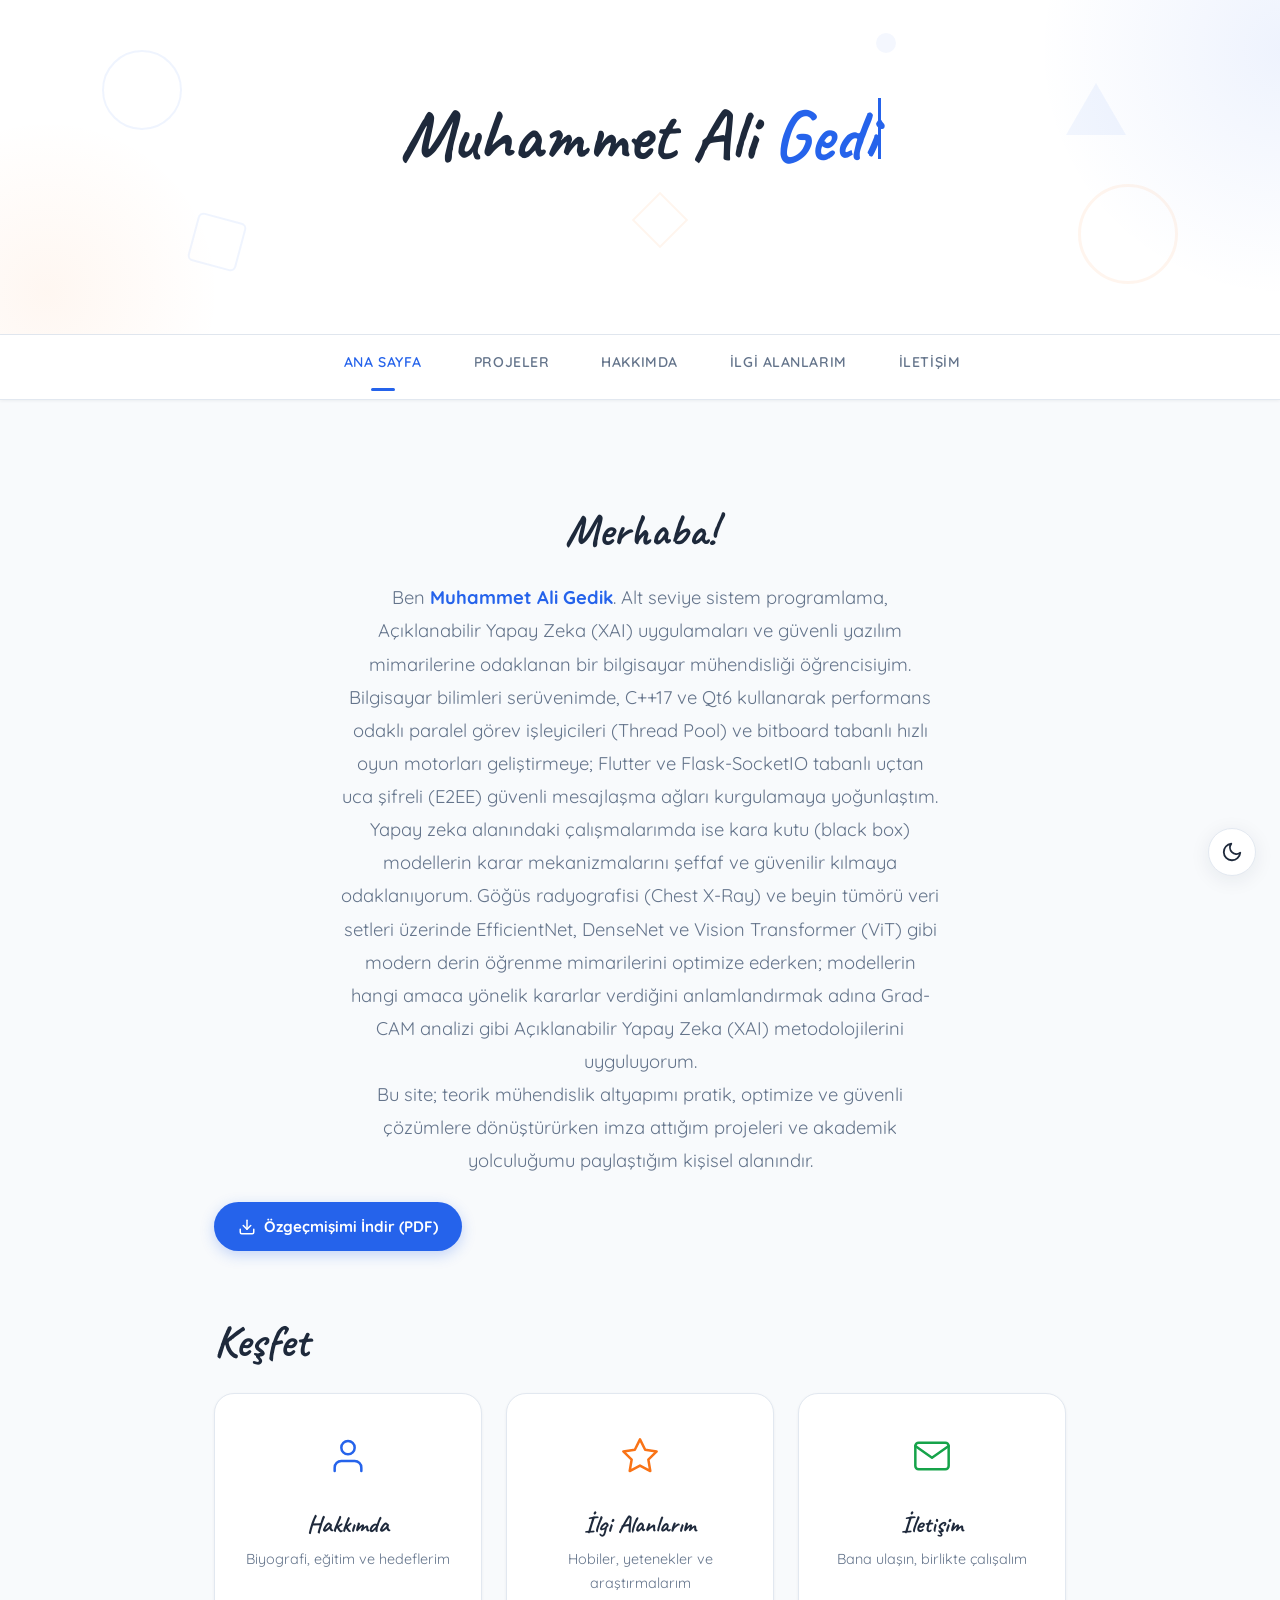
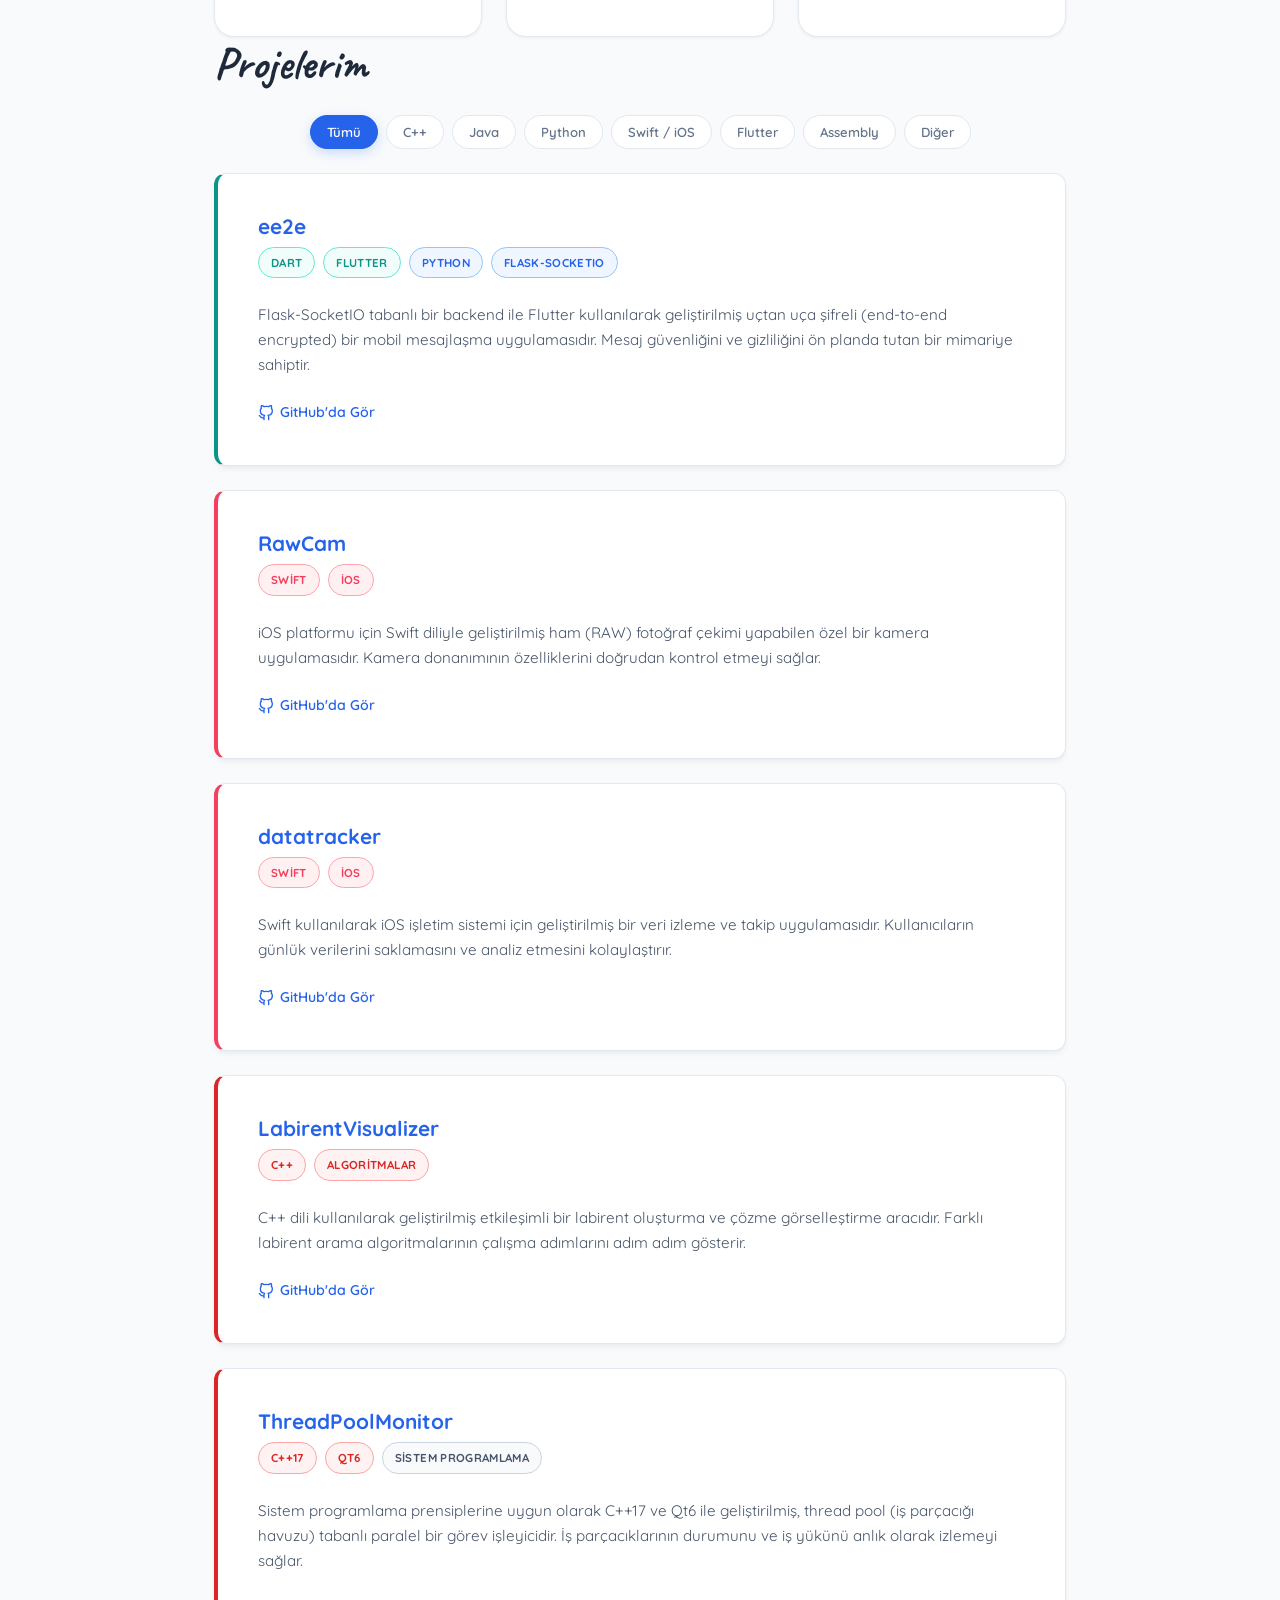
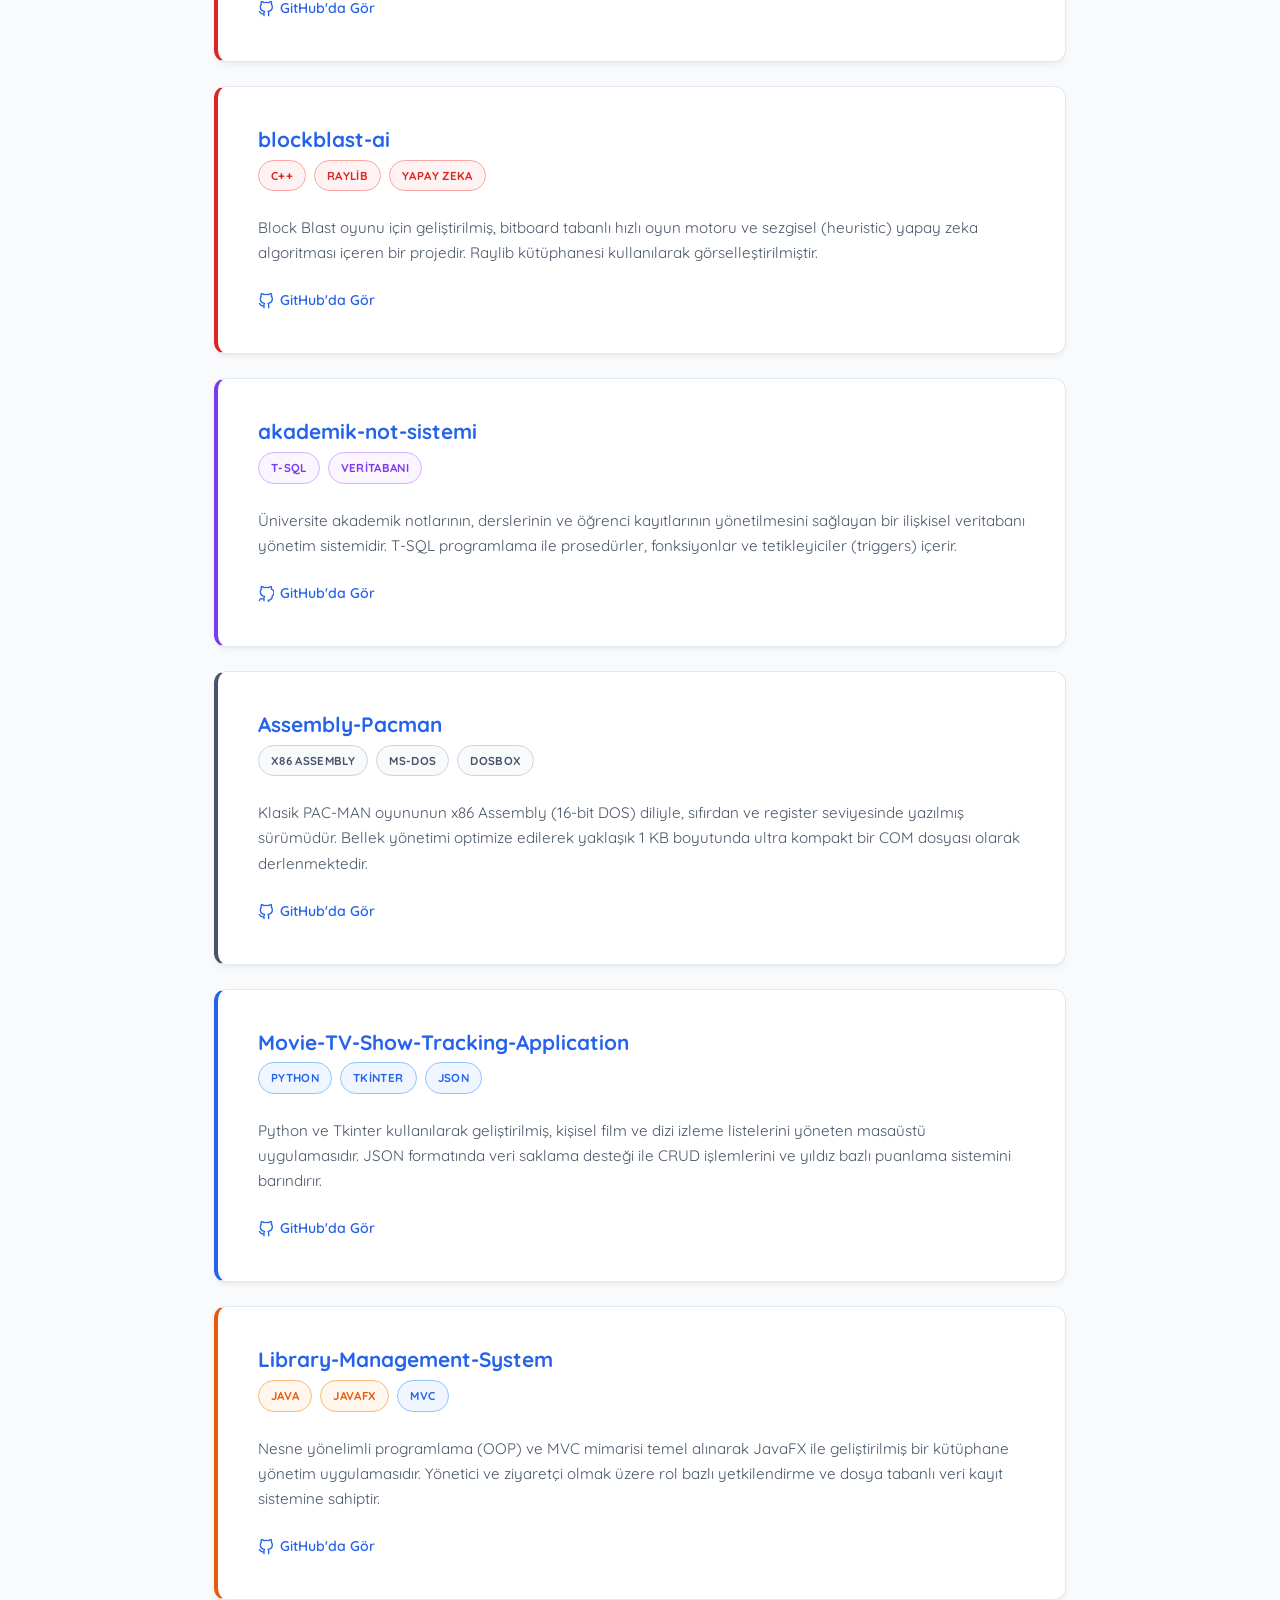
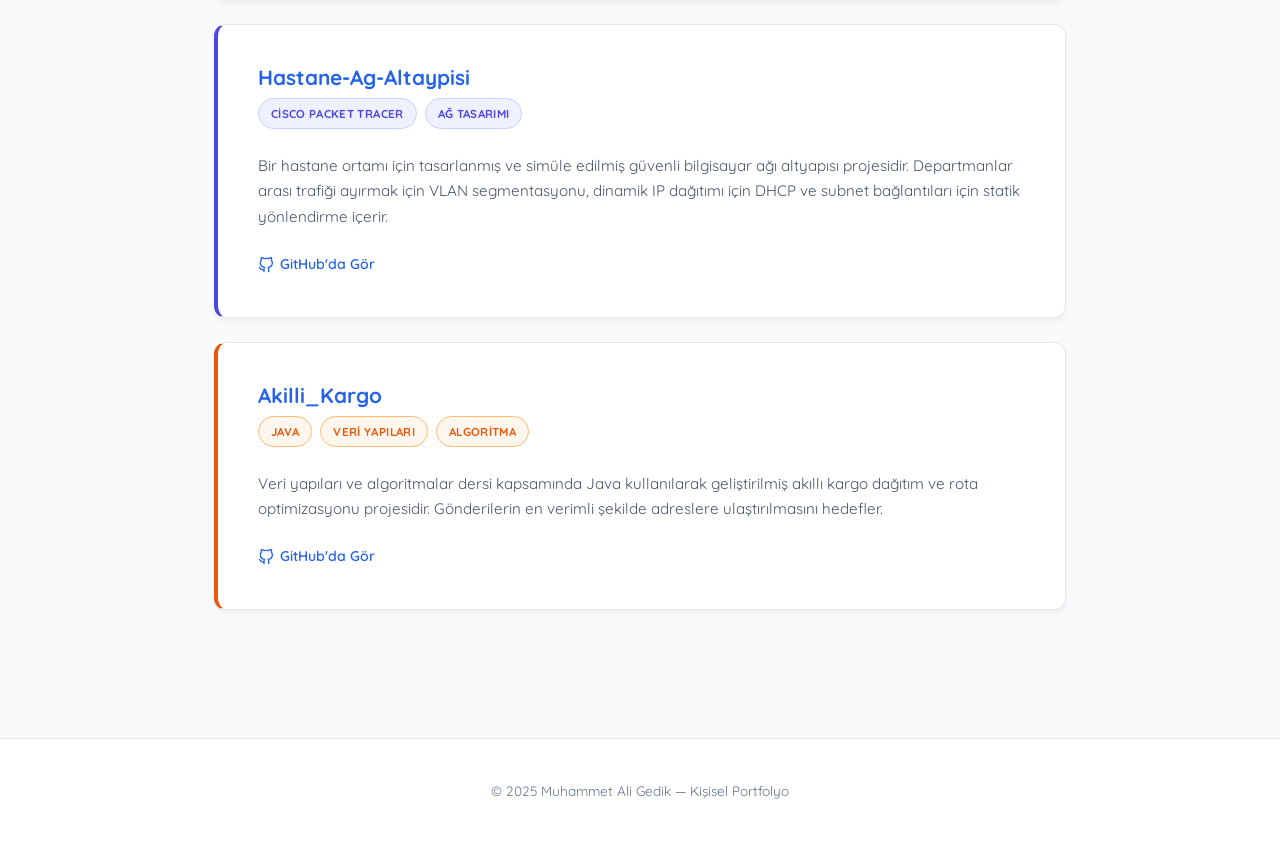
==== commit 8656a377: "fix: force cache bust to fix scroll-to-top on live, and adjust projects scroll-margin-top" ====
--- a/index.html
+++ b/index.html
@@ -8,7 +8,7 @@
     <link rel="preconnect" href="https://fonts.gstatic.com" crossorigin>
     <link href="https://fonts.googleapis.com/css2?family=Caveat:wght@400;500;600;700&family=Quicksand:wght@300;400;500;600;700&display=swap" rel="stylesheet">
     <link rel="icon" href="data:image/svg+xml,<svg xmlns=%22http://www.w3.org/2000/svg%22 viewBox=%220 0 100 100%22><text y=%22.9em%22 font-size=%2280%22>🚀</text></svg>">
-    <link rel="stylesheet" href="styles/style.css?v=1.3">
+    <link rel="stylesheet" href="styles/style.css?v=1.4">
 </head>
 <body>
 
@@ -292,6 +292,6 @@
     <svg class="icon-sun" xmlns="http://www.w3.org/2000/svg" width="22" height="22" viewBox="0 0 24 24" fill="none" stroke="#F1F5F9" stroke-width="2" stroke-linecap="round" stroke-linejoin="round"><circle cx="12" cy="12" r="5"/><line x1="12" y1="1" x2="12" y2="3"/><line x1="12" y1="21" x2="12" y2="23"/><line x1="4.22" y1="4.22" x2="5.64" y2="5.64"/><line x1="18.36" y1="18.36" x2="19.78" y2="19.78"/><line x1="1" y1="12" x2="3" y2="12"/><line x1="21" y1="12" x2="23" y2="12"/><line x1="4.22" y1="19.78" x2="5.64" y2="18.36"/><line x1="18.36" y1="5.64" x2="19.78" y2="4.22"/></svg>
 </button>
 
-<script src="scripts/main.js"></script>
+<script src="scripts/main.js?v=1.4"></script>
 </body>
 </html>
--- a/styles/style.css
+++ b/styles/style.css
@@ -1266,6 +1266,10 @@
     margin-top: var(--space-md);
 }
 
+/* ── SCROLL MARGIN FOR PROJECTS SECTION ── */
+#projects {
+    scroll-margin-top: 100px;
+}
 
 @media (prefers-reduced-motion: reduce) {
     .reveal { opacity: 1; transform: none; transition: none; }
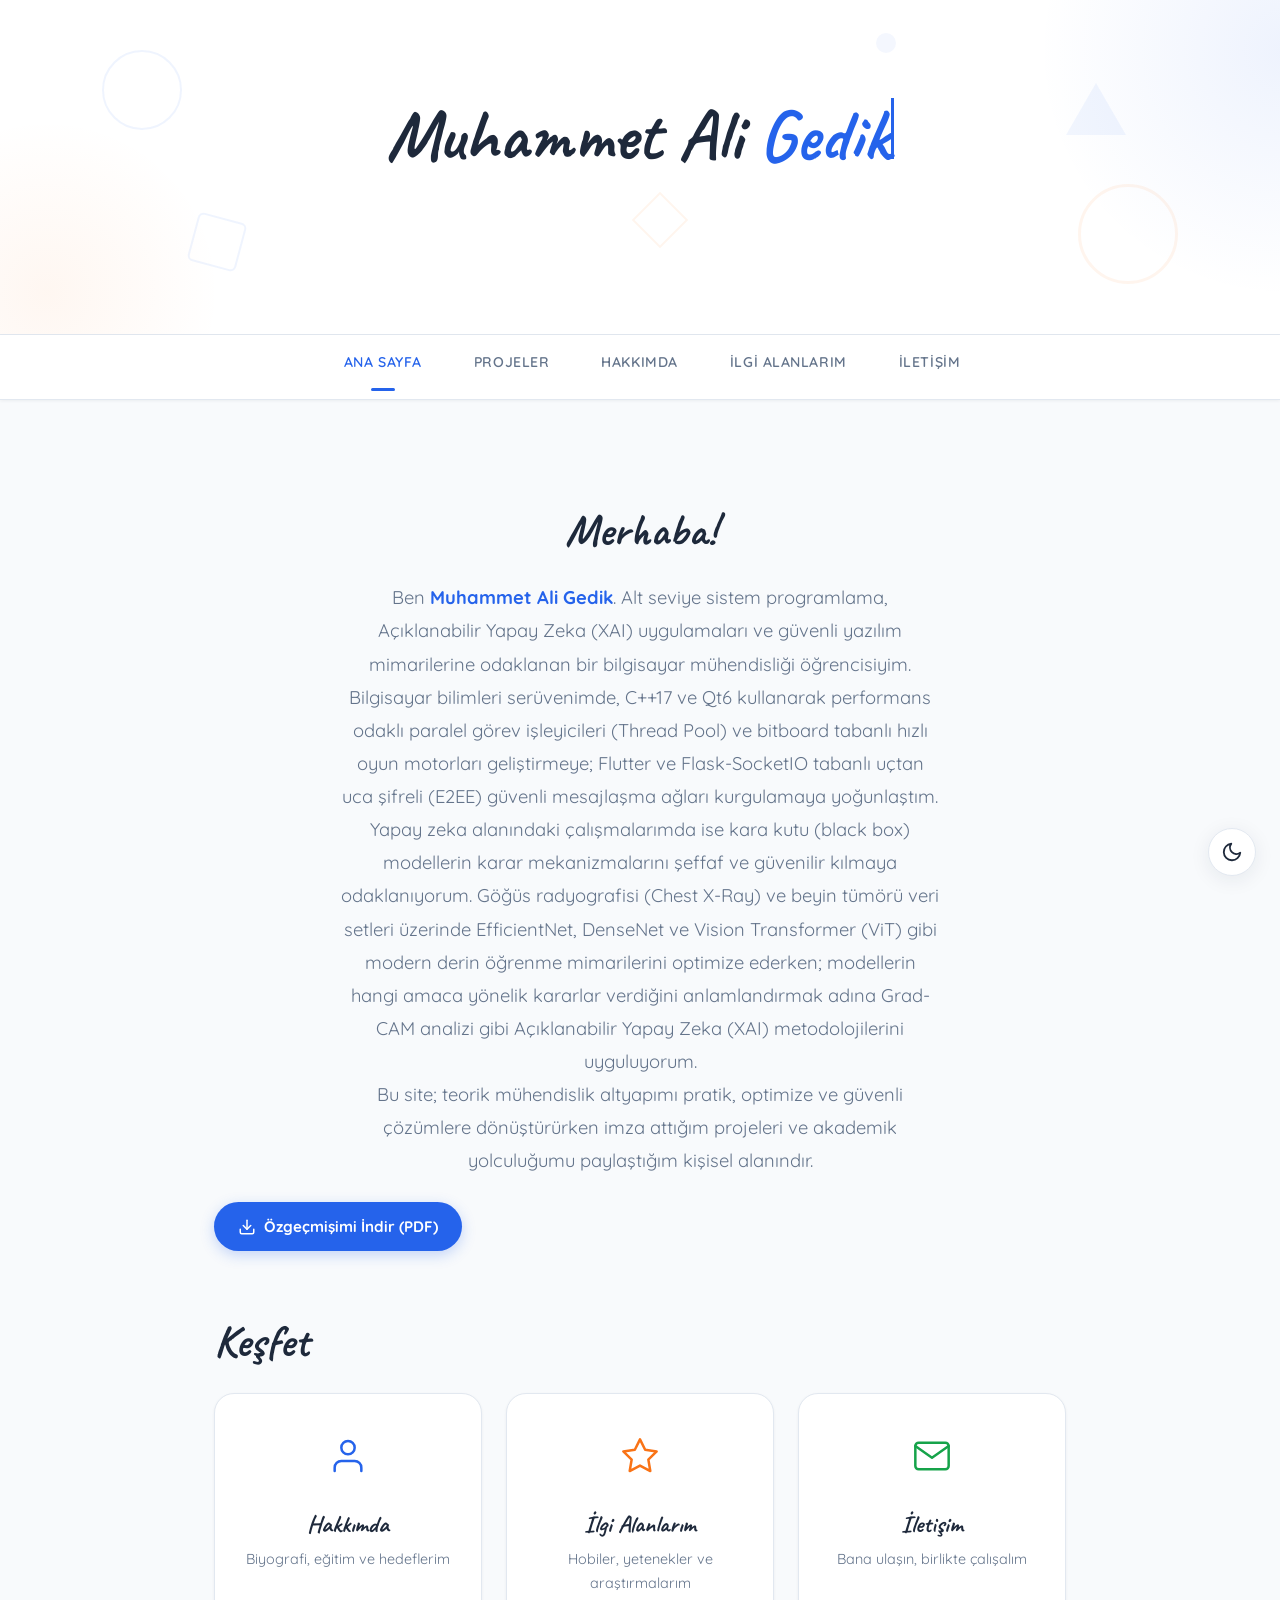
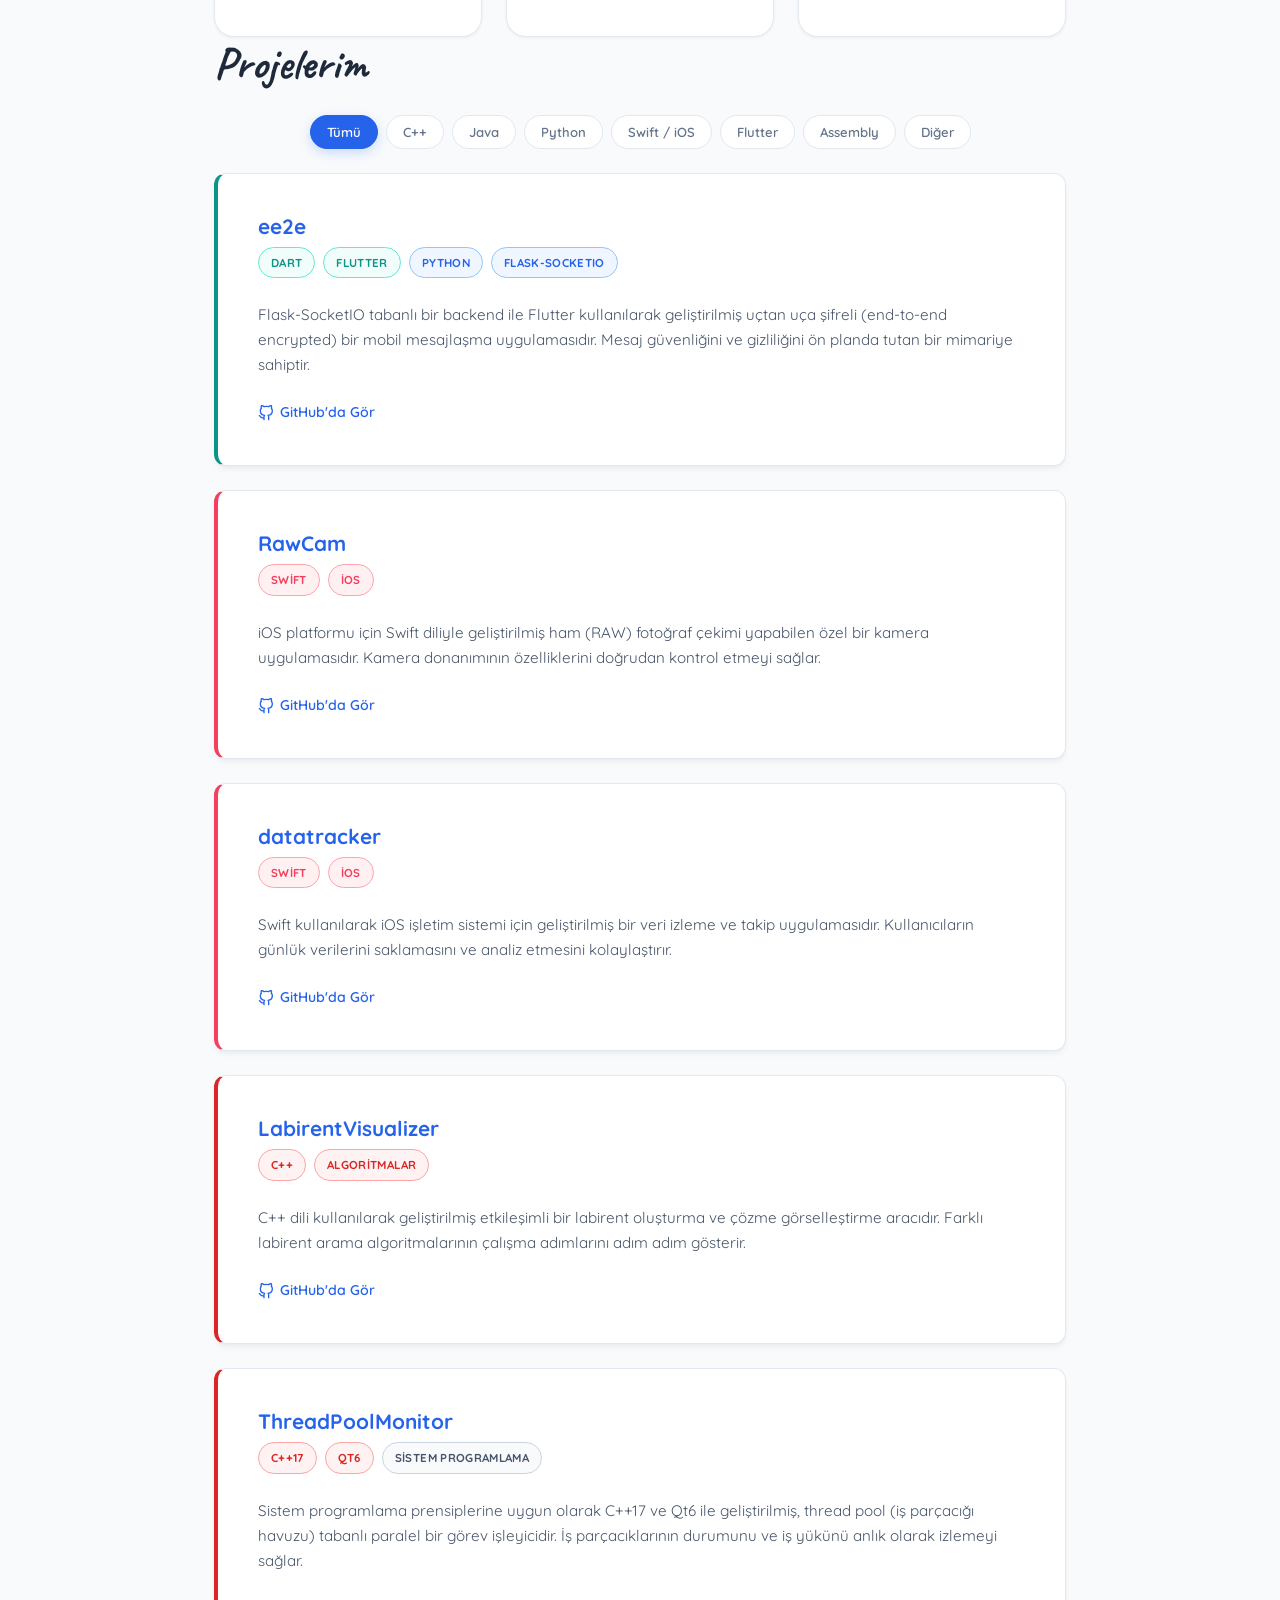
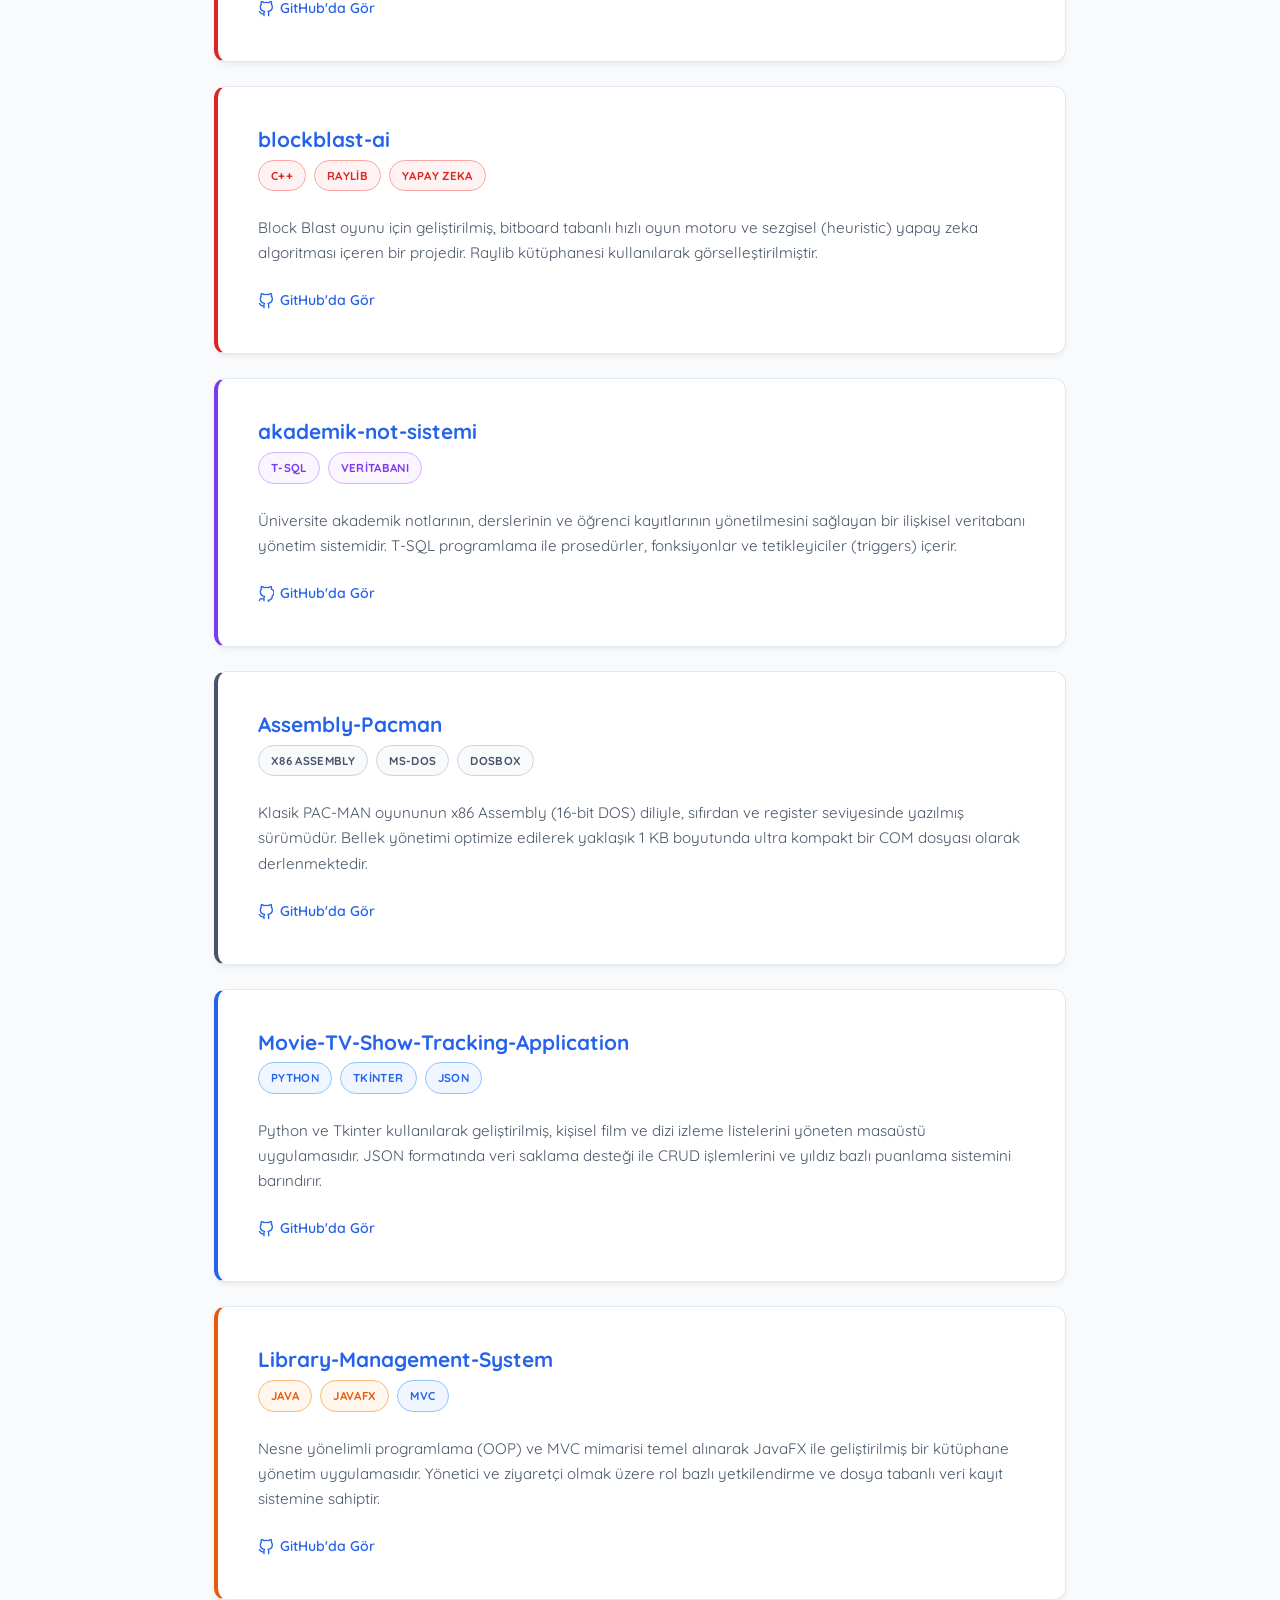
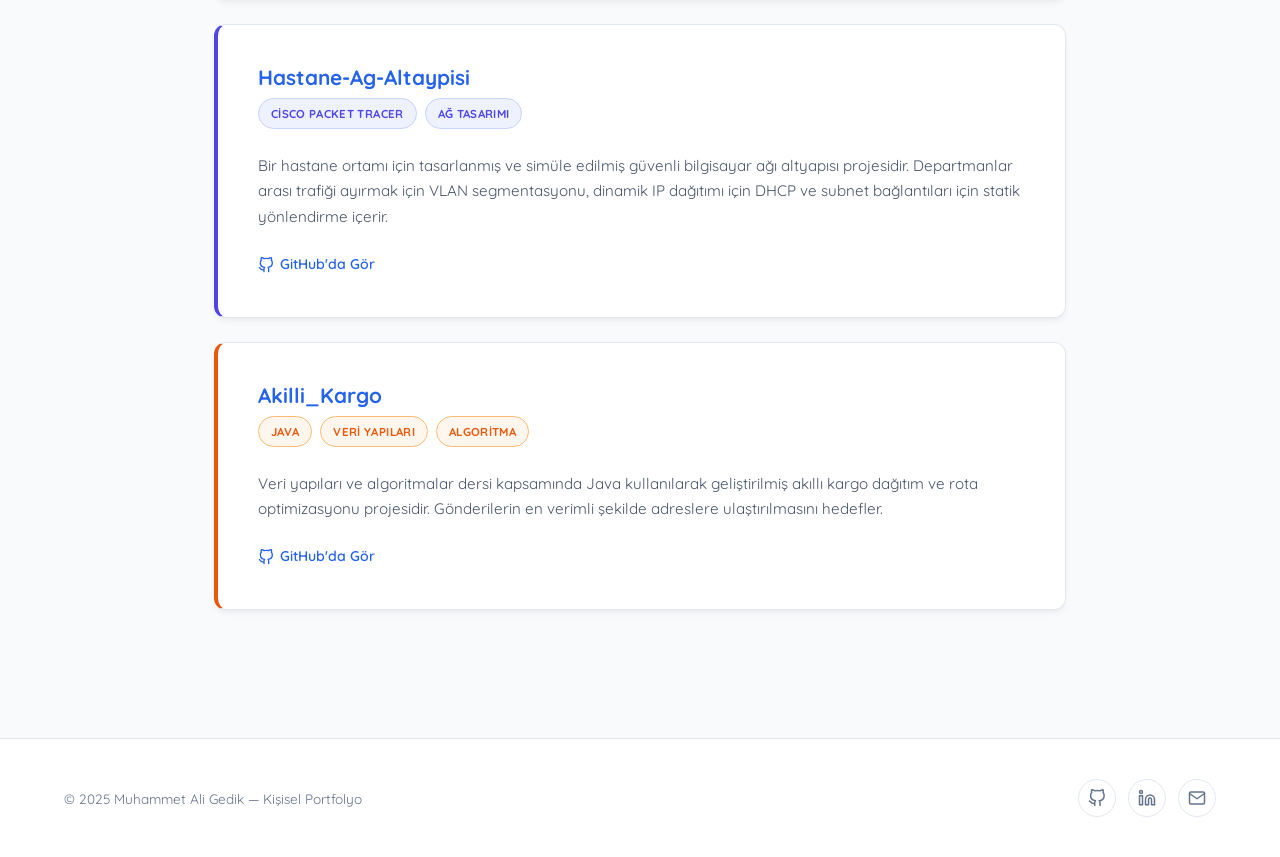
==== commit b276fa11: "feat: add animated social links to the page footer" ====
--- a/index.html
+++ b/index.html
@@ -280,7 +280,20 @@
 </main>
 
 <footer>
-    <p>&copy; 2025 Muhammet Ali Gedik — Kişisel Portfolyo</p>
+    <div class="footer-content">
+        <p>&copy; 2025 Muhammet Ali Gedik — Kişisel Portfolyo</p>
+        <div class="footer-socials">
+            <a href="https://github.com/gedik25" target="_blank" rel="noopener" aria-label="GitHub" class="footer-social-link">
+                <svg xmlns="http://www.w3.org/2000/svg" width="18" height="18" viewBox="0 0 24 24" fill="none" stroke="currentColor" stroke-width="2" stroke-linecap="round" stroke-linejoin="round"><path d="M9 19c-5 1.5-5-2.5-7-3m14 6v-3.87a3.37 3.37 0 0 0-.94-2.61c3.14-.35 6.44-1.54 6.44-7A5.44 5.44 0 0 0 20 4.77 5.07 5.07 0 0 0 19.91 1S18.73.65 16 2.48a13.38 13.38 0 0 0-7 0C6.27.65 5.09 1 5.09 1A5.07 5.07 0 0 0 5 4.77a5.44 5.44 0 0 0-1.5 3.78c0 5.42 3.3 6.61 6.44 7A3.37 3.37 0 0 0 9 18.13V22"></path></svg>
+            </a>
+            <a href="https://www.linkedin.com/in/muhammetaligedik/" target="_blank" rel="noopener" aria-label="LinkedIn" class="footer-social-link">
+                <svg xmlns="http://www.w3.org/2000/svg" width="18" height="18" viewBox="0 0 24 24" fill="none" stroke="currentColor" stroke-width="2" stroke-linecap="round" stroke-linejoin="round"><path d="M16 8a6 6 0 0 1 6 6v7h-4v-7a2 2 0 0 0-2-2 2 2 0 0 0-2 2v7h-4v-7a6 6 0 0 1 6-6z"></path><rect x="2" y="9" width="4" height="12"></rect><circle cx="4" cy="4" r="2"></circle></svg>
+            </a>
+            <a href="mailto:ali.101gedik@gmail.com" aria-label="E-posta" class="footer-social-link">
+                <svg xmlns="http://www.w3.org/2000/svg" width="18" height="18" viewBox="0 0 24 24" fill="none" stroke="currentColor" stroke-width="2" stroke-linecap="round" stroke-linejoin="round"><path d="M4 4h16c1.1 0 2 .9 2 2v12c0 1.1-.9 2-2 2H4c-1.1 0-2-.9-2-2V6c0-1.1.9-2 2-2z"></path><polyline points="22,6 12,13 2,6"></polyline></svg>
+            </a>
+        </div>
+    </div>
 </footer>
 
 <button class="scroll-to-top" id="scroll-to-top" aria-label="Yukarı git">
--- a/styles/style.css
+++ b/styles/style.css
@@ -787,10 +787,71 @@
     margin-top: auto;
 }
 
+.footer-content {
+    display: flex;
+    flex-direction: column;
+    align-items: center;
+    justify-content: center;
+    gap: var(--space-xs);
+    max-width: 1200px;
+    margin: 0 auto;
+}
+
+@media (min-width: 768px) {
+    .footer-content {
+        flex-direction: row;
+        justify-content: space-between;
+        gap: 0;
+        padding: 0 var(--space-md);
+    }
+}
+
 footer p {
     color: var(--color-text-muted);
     font-size: 0.85rem;
     margin-bottom: 0;
+}
+
+.footer-socials {
+    display: flex;
+    gap: 12px;
+    align-items: center;
+    margin-top: var(--space-xs);
+}
+
+@media (min-width: 768px) {
+    .footer-socials {
+        margin-top: 0;
+    }
+}
+
+.footer-social-link {
+    display: inline-flex;
+    align-items: center;
+    justify-content: center;
+    width: 38px;
+    height: 38px;
+    border-radius: 50%;
+    border: 1px solid var(--color-border);
+    background: rgba(255, 255, 255, 0.03);
+    color: var(--color-text-muted);
+    transition: background var(--transition), 
+                color var(--transition), 
+                border-color var(--transition), 
+                transform var(--transition);
+}
+
+.footer-social-link:hover {
+    color: var(--color-primary);
+    border-color: var(--color-primary);
+    background: var(--color-primary-dim);
+    transform: translateY(-3px);
+}
+
+body.dark .footer-social-link:hover {
+    color: #60A5FA;
+    border-color: #60A5FA;
+    background: rgba(96, 165, 250, 0.15);
 }
 
 /* ── RESPONSIVE ── */
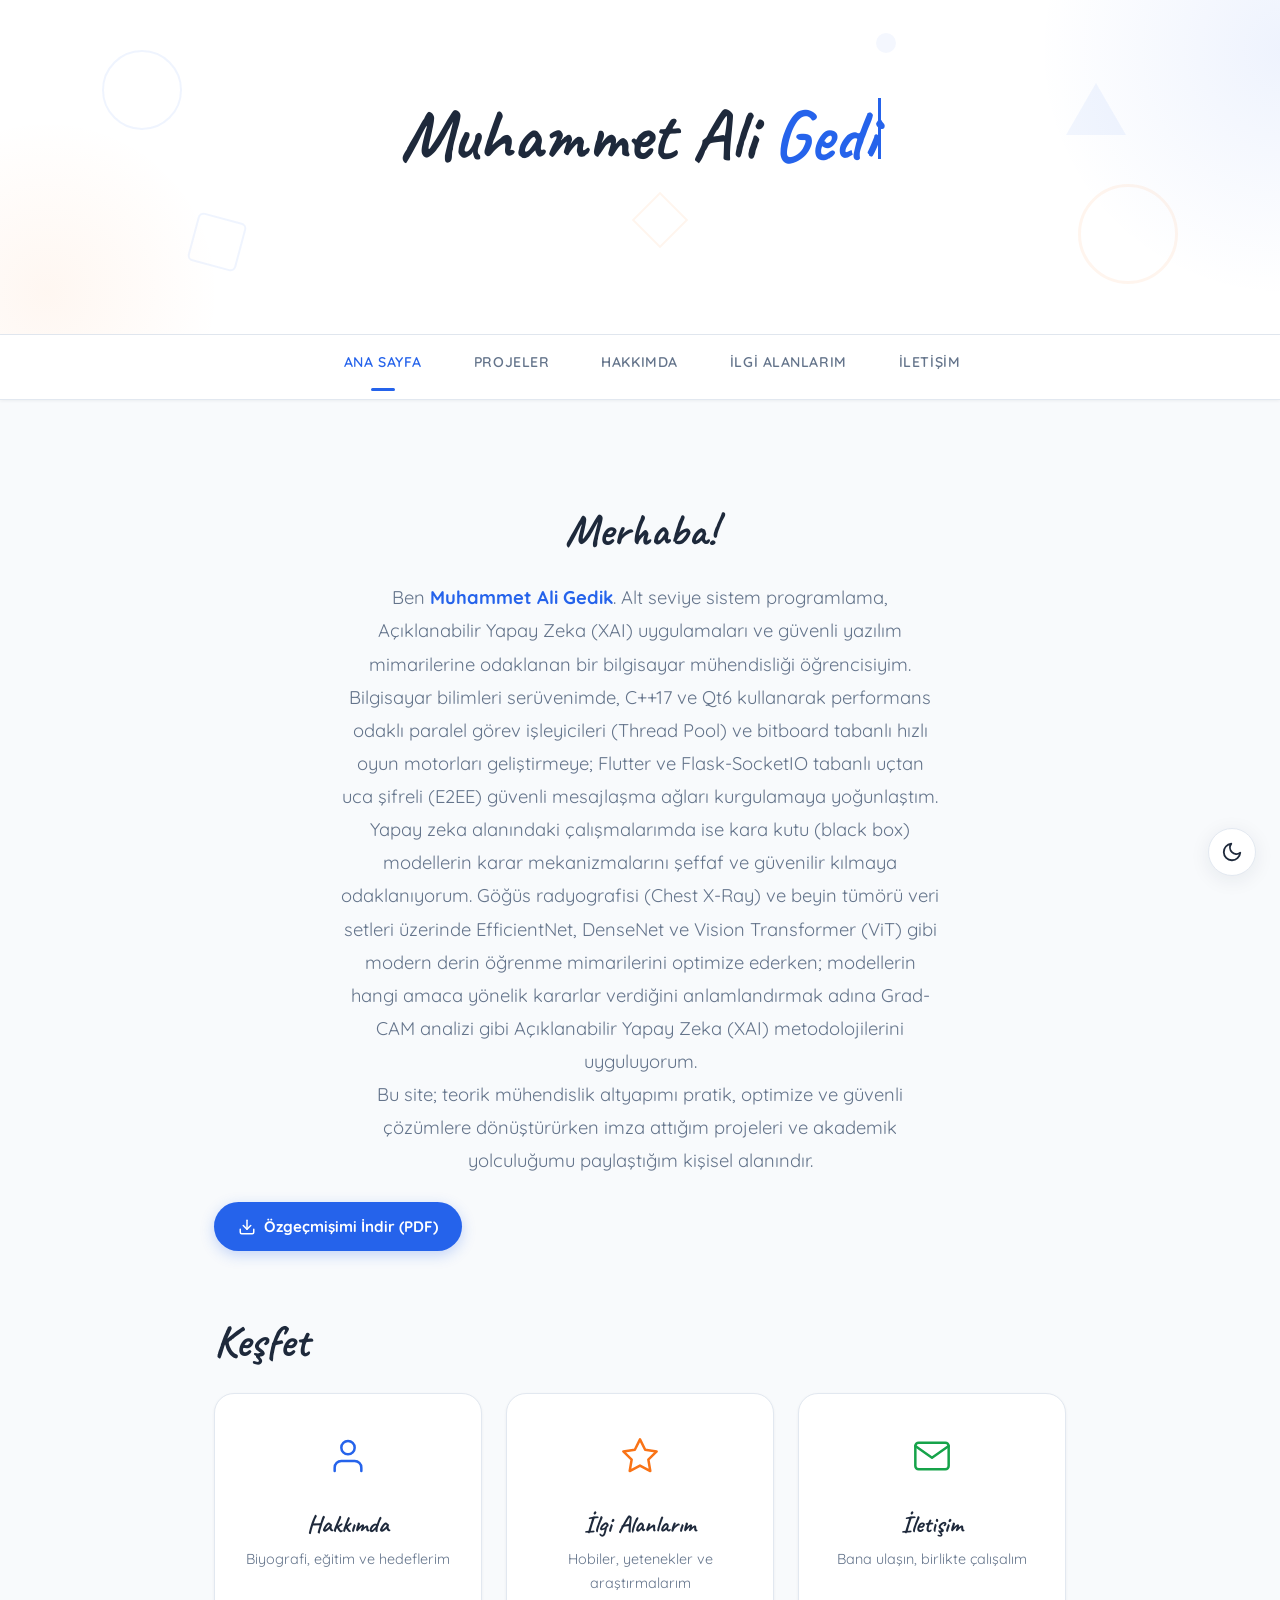
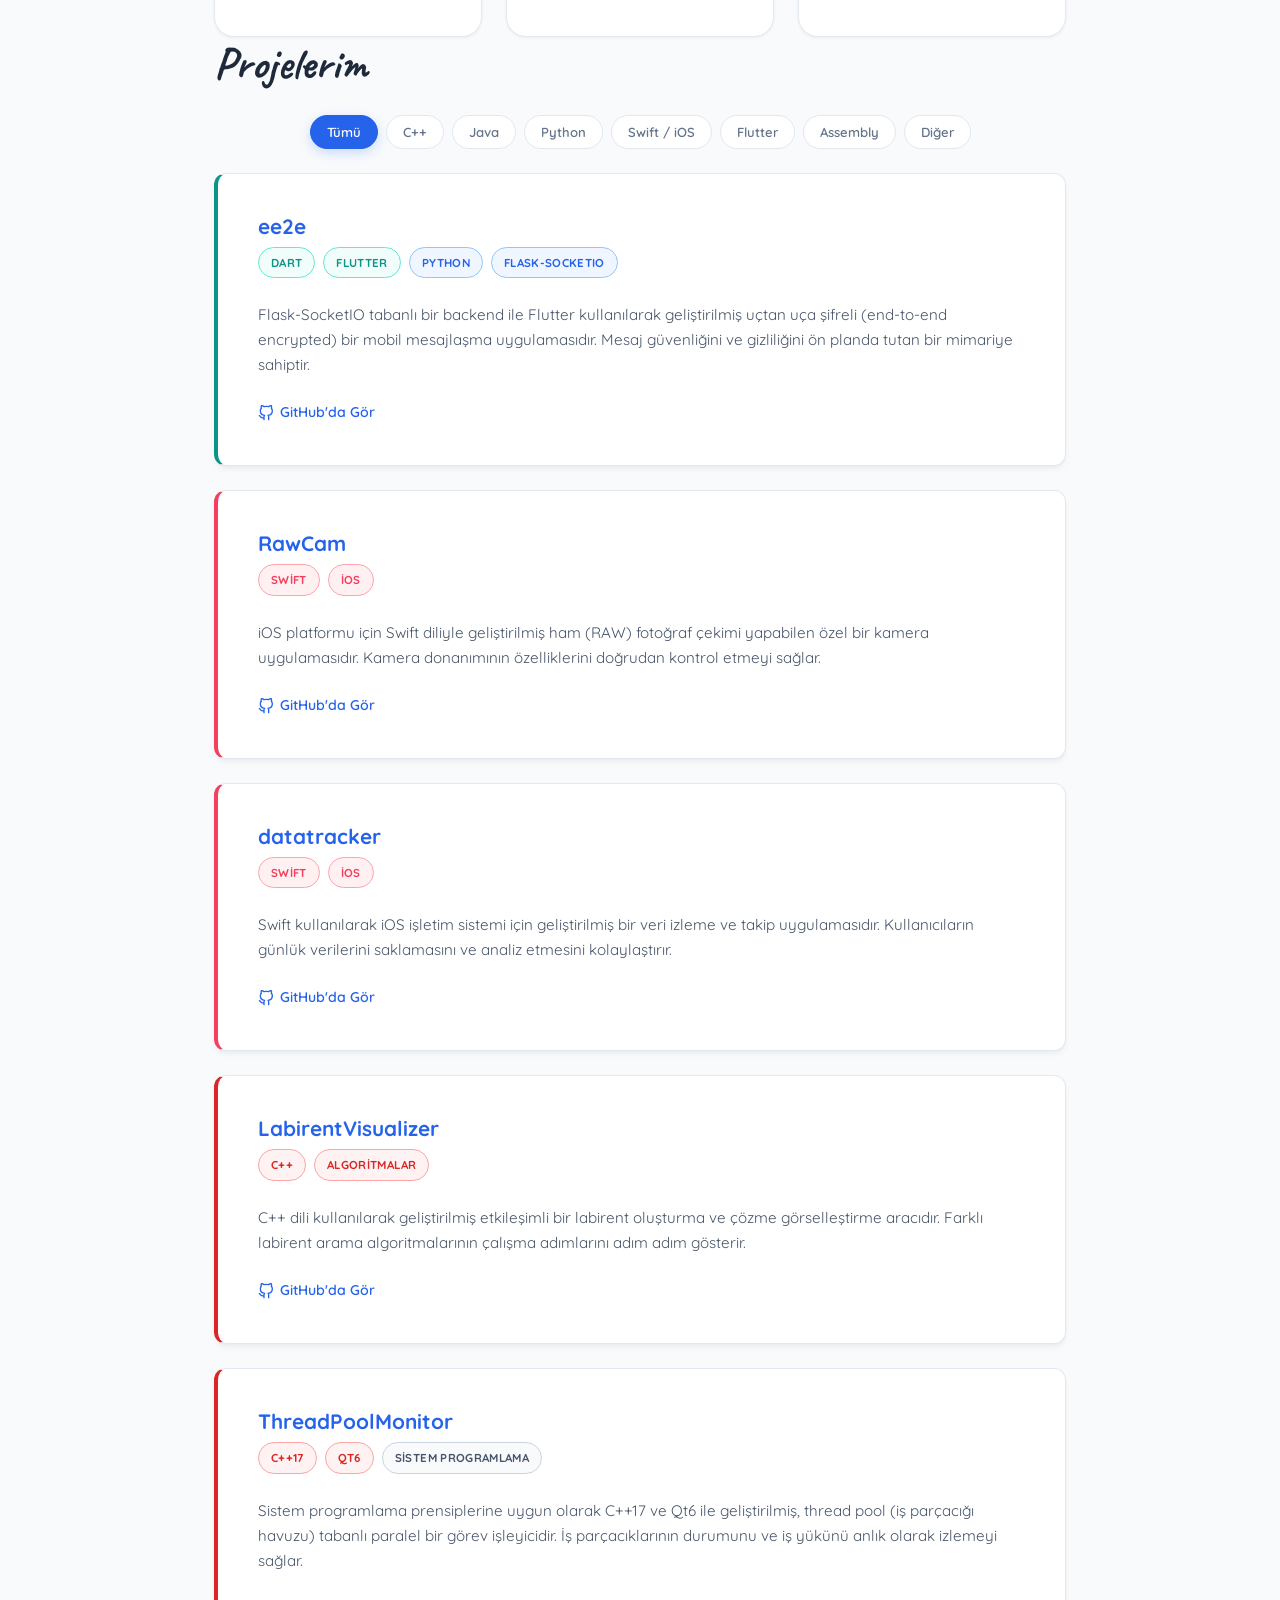
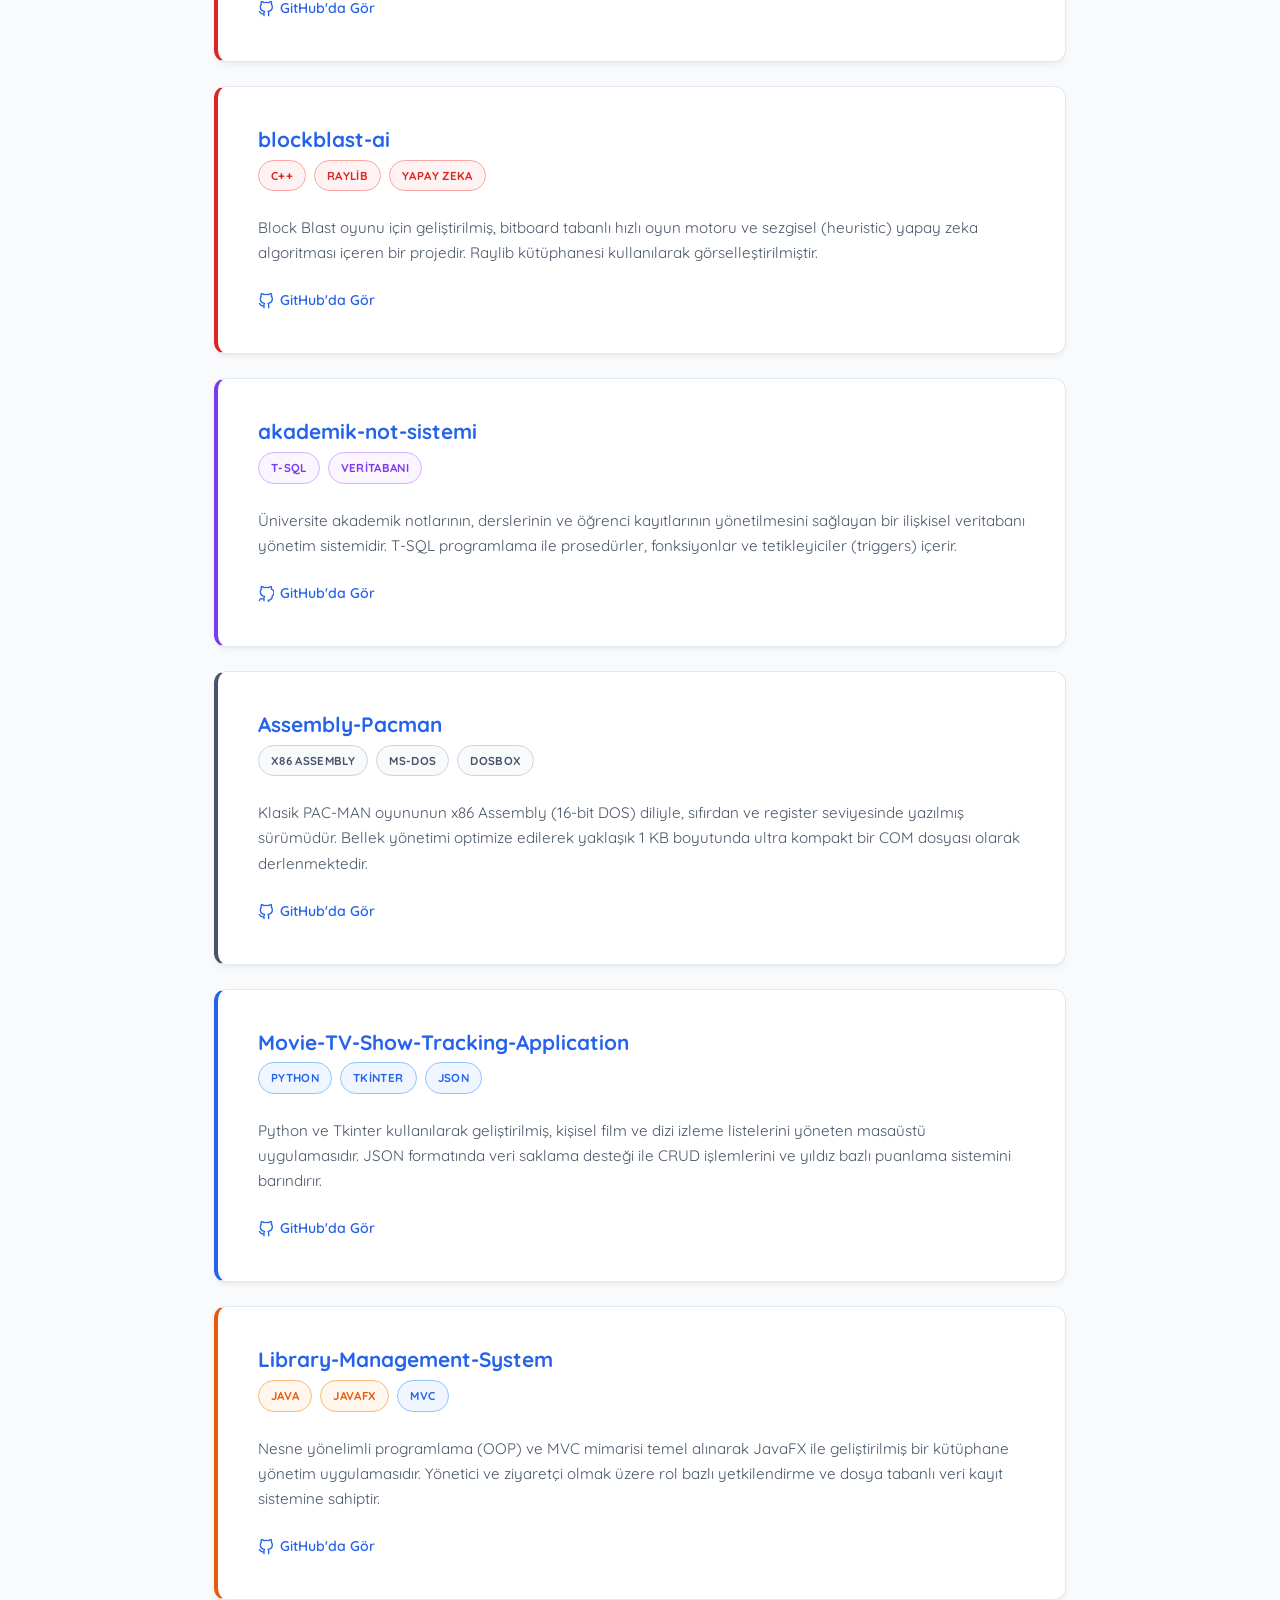
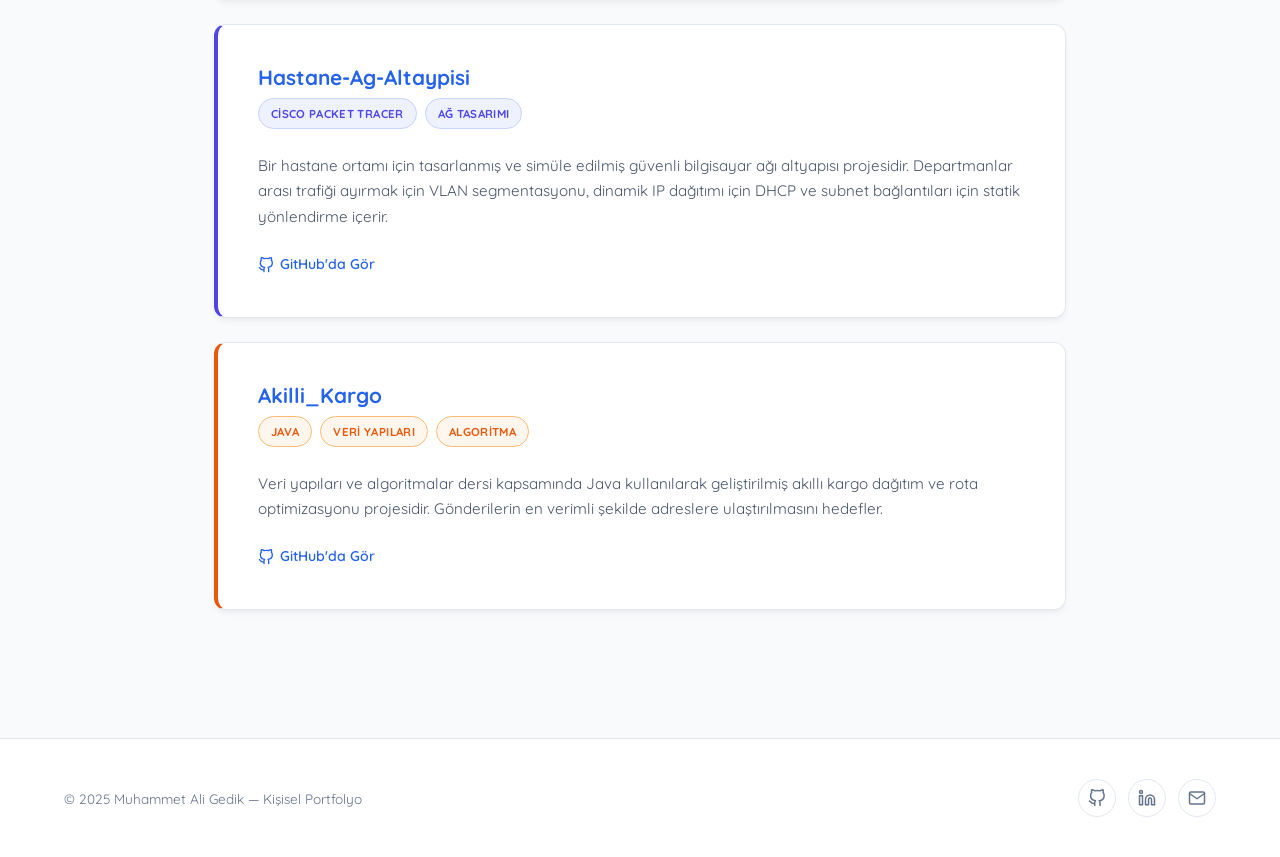
==== commit da20a901: "feat: remove contact form and clean up javascript submit handler" ====
--- a/index.html
+++ b/index.html
@@ -8,7 +8,7 @@
     <link rel="preconnect" href="https://fonts.gstatic.com" crossorigin>
     <link href="https://fonts.googleapis.com/css2?family=Caveat:wght@400;500;600;700&family=Quicksand:wght@300;400;500;600;700&display=swap" rel="stylesheet">
     <link rel="icon" href="data:image/svg+xml,<svg xmlns=%22http://www.w3.org/2000/svg%22 viewBox=%220 0 100 100%22><text y=%22.9em%22 font-size=%2280%22>🚀</text></svg>">
-    <link rel="stylesheet" href="styles/style.css?v=1.4">
+    <link rel="stylesheet" href="styles/style.css?v=1.5">
 </head>
 <body>
 
@@ -305,6 +305,6 @@
     <svg class="icon-sun" xmlns="http://www.w3.org/2000/svg" width="22" height="22" viewBox="0 0 24 24" fill="none" stroke="#F1F5F9" stroke-width="2" stroke-linecap="round" stroke-linejoin="round"><circle cx="12" cy="12" r="5"/><line x1="12" y1="1" x2="12" y2="3"/><line x1="12" y1="21" x2="12" y2="23"/><line x1="4.22" y1="4.22" x2="5.64" y2="5.64"/><line x1="18.36" y1="18.36" x2="19.78" y2="19.78"/><line x1="1" y1="12" x2="3" y2="12"/><line x1="21" y1="12" x2="23" y2="12"/><line x1="4.22" y1="19.78" x2="5.64" y2="18.36"/><line x1="18.36" y1="5.64" x2="19.78" y2="4.22"/></svg>
 </button>
 
-<script src="scripts/main.js?v=1.4"></script>
+<script src="scripts/main.js?v=1.5"></script>
 </body>
 </html>
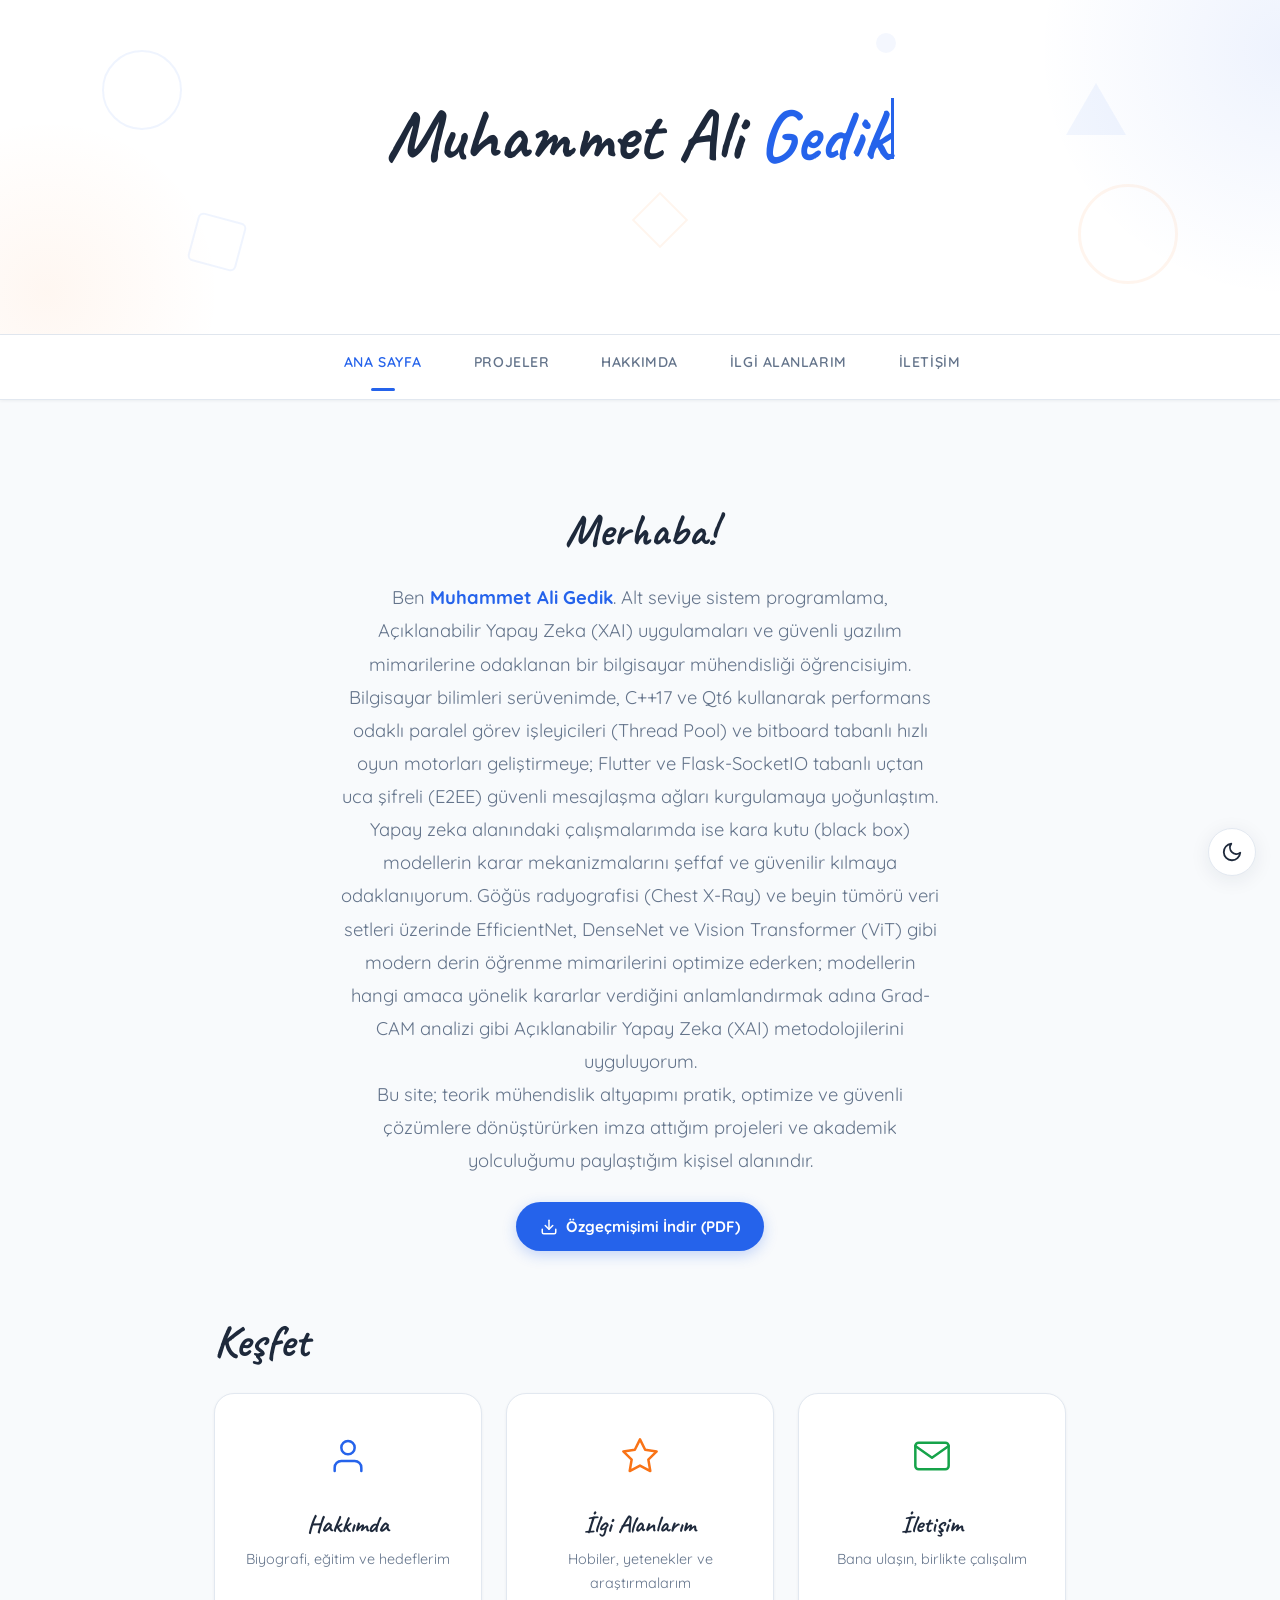
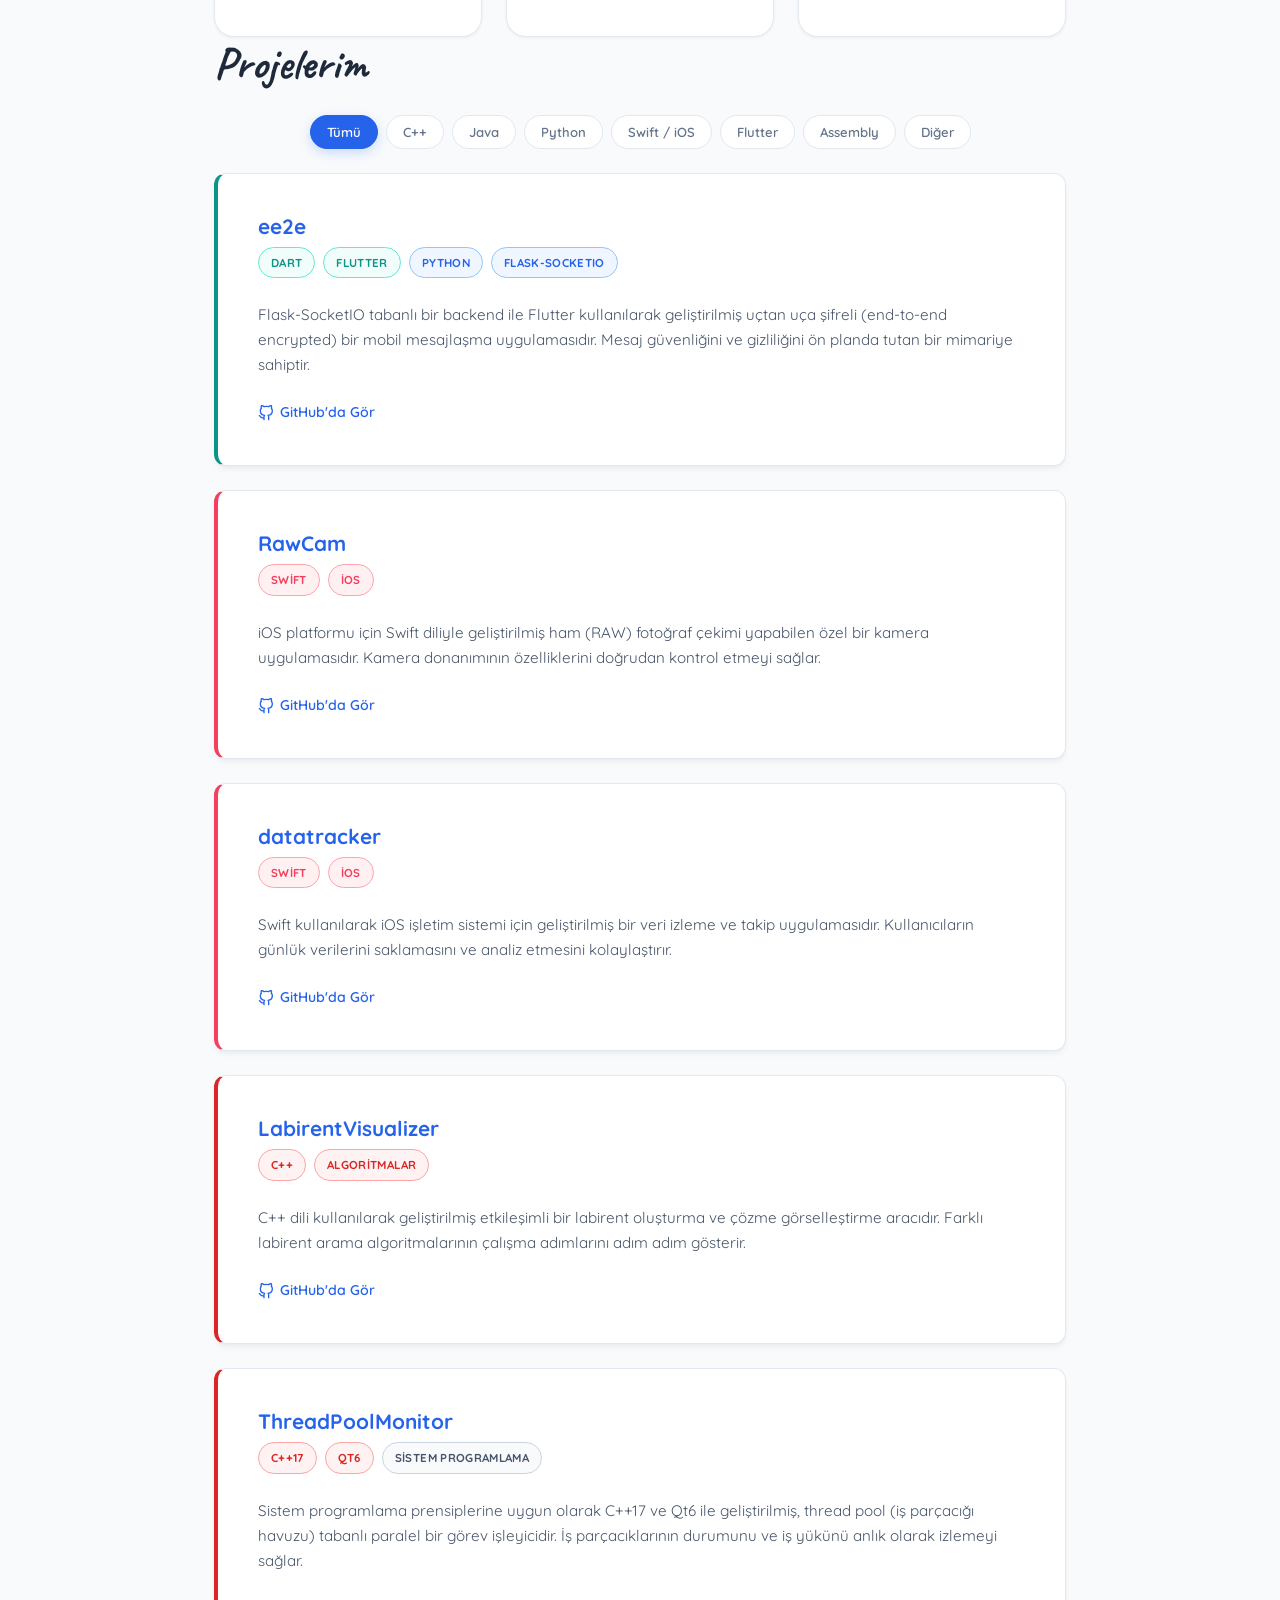
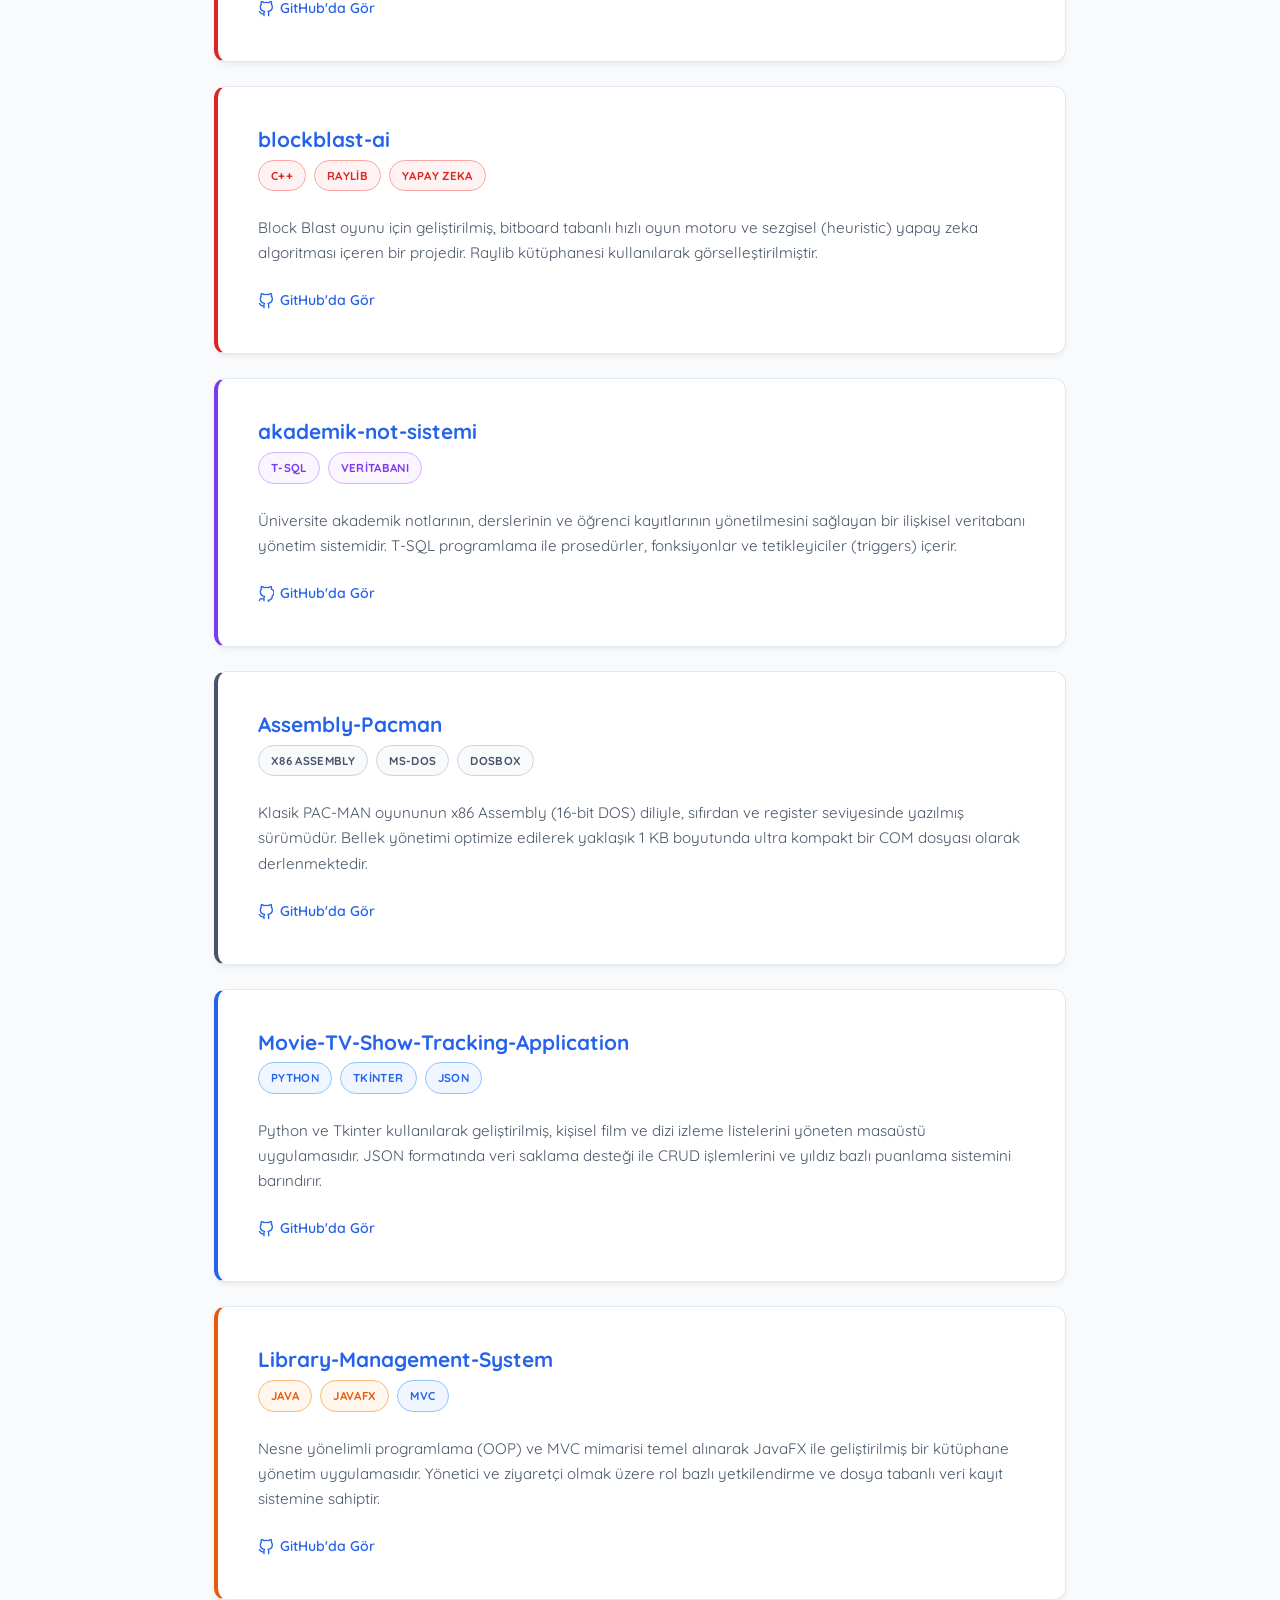
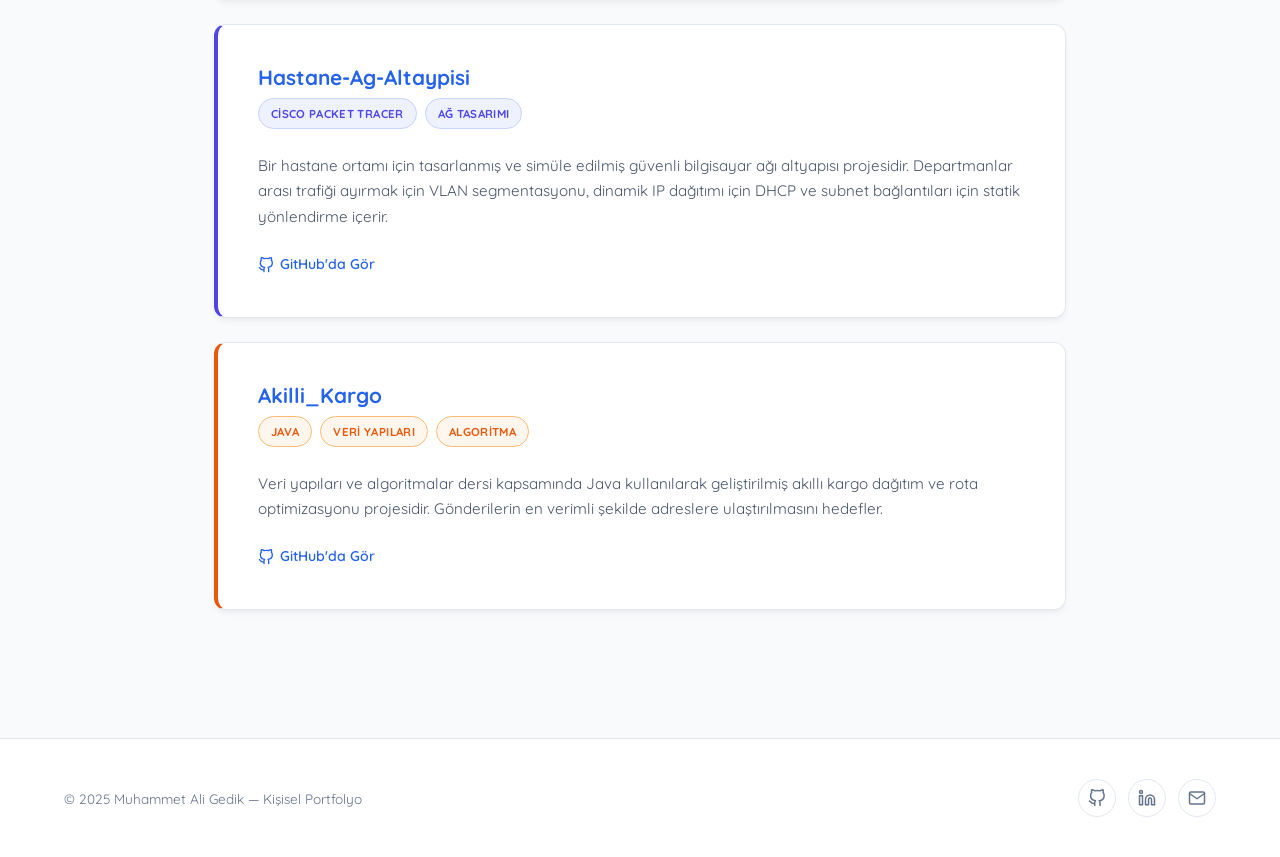
==== commit 19161e7e: "style: center CV download button containers for page symmetry" ====
--- a/index.html
+++ b/index.html
@@ -8,7 +8,7 @@
     <link rel="preconnect" href="https://fonts.gstatic.com" crossorigin>
     <link href="https://fonts.googleapis.com/css2?family=Caveat:wght@400;500;600;700&family=Quicksand:wght@300;400;500;600;700&display=swap" rel="stylesheet">
     <link rel="icon" href="data:image/svg+xml,<svg xmlns=%22http://www.w3.org/2000/svg%22 viewBox=%220 0 100 100%22><text y=%22.9em%22 font-size=%2280%22>🚀</text></svg>">
-    <link rel="stylesheet" href="styles/style.css?v=1.5">
+    <link rel="stylesheet" href="styles/style.css?v=1.6">
 </head>
 <body>
 
--- a/styles/style.css
+++ b/styles/style.css
@@ -1323,6 +1323,7 @@
 
 .hero-actions, .bio-actions {
     display: flex;
+    justify-content: center;
     gap: var(--space-sm);
     margin-top: var(--space-md);
 }
